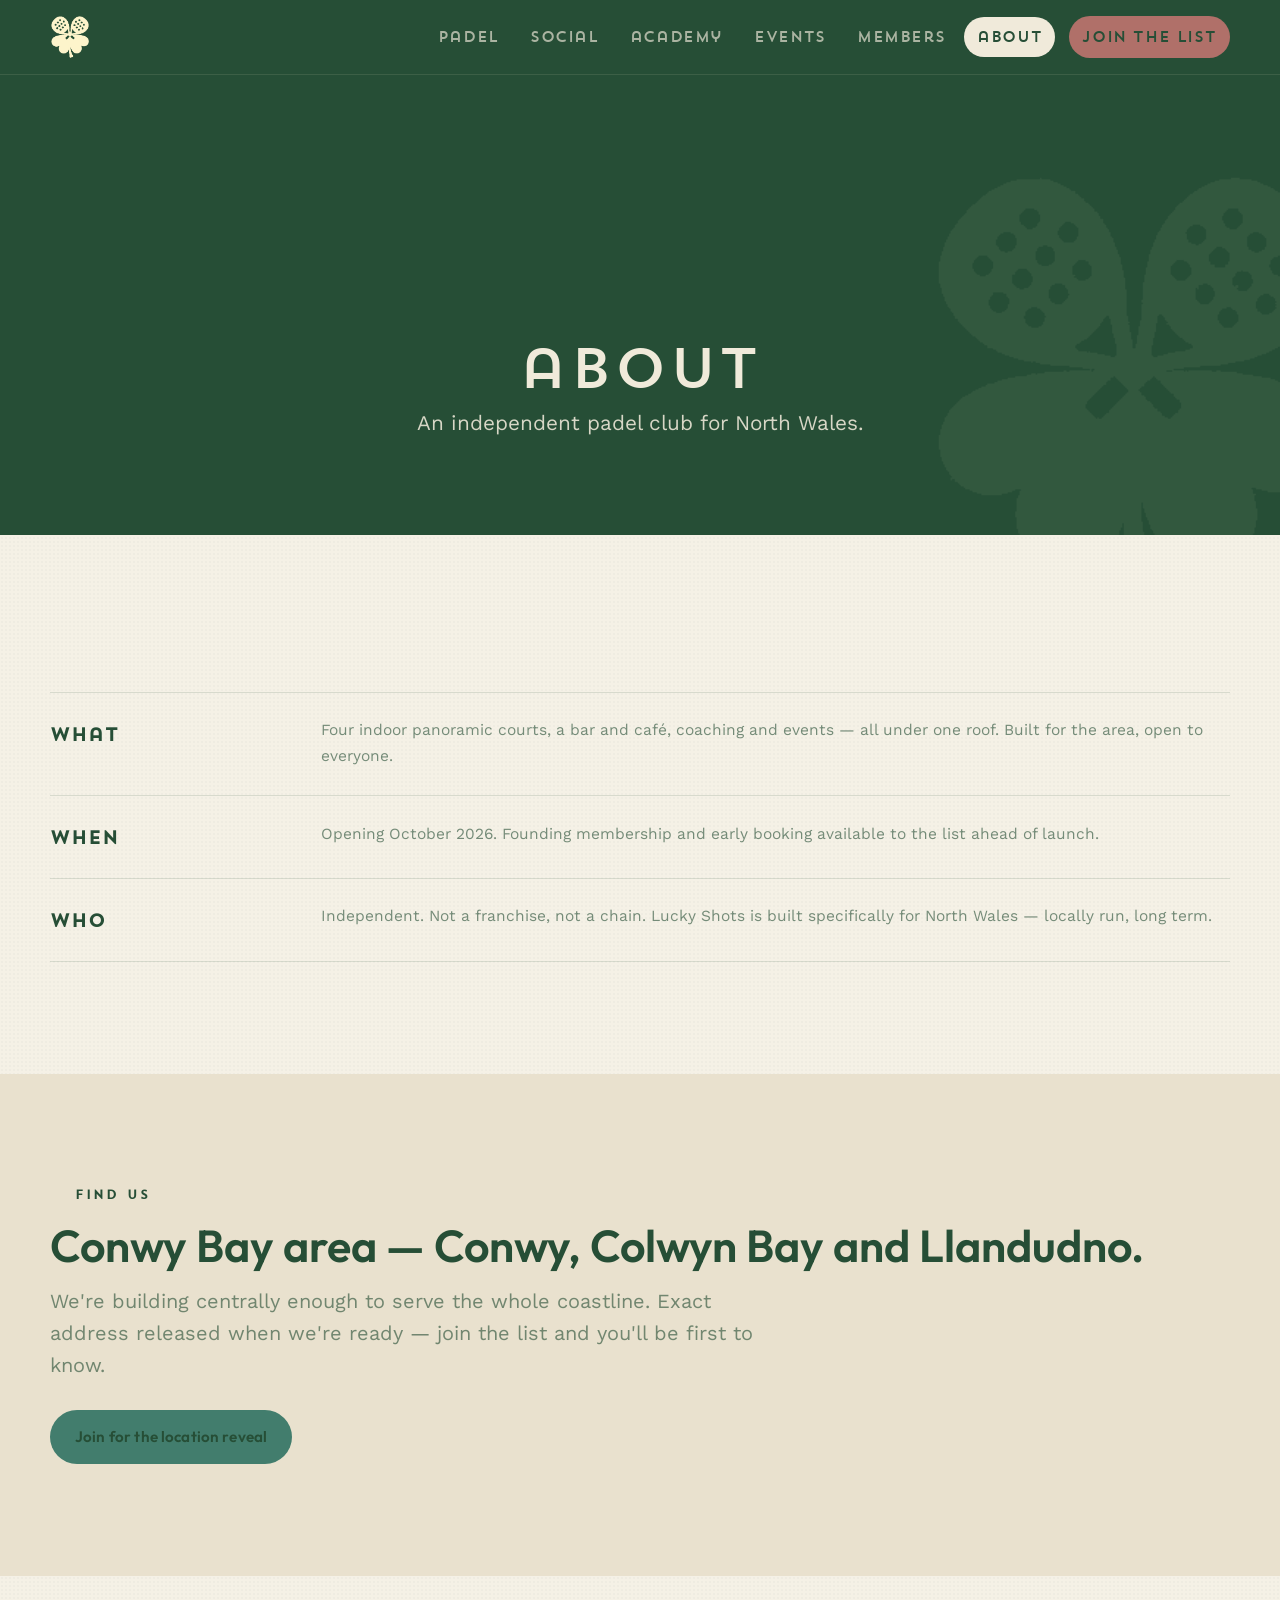
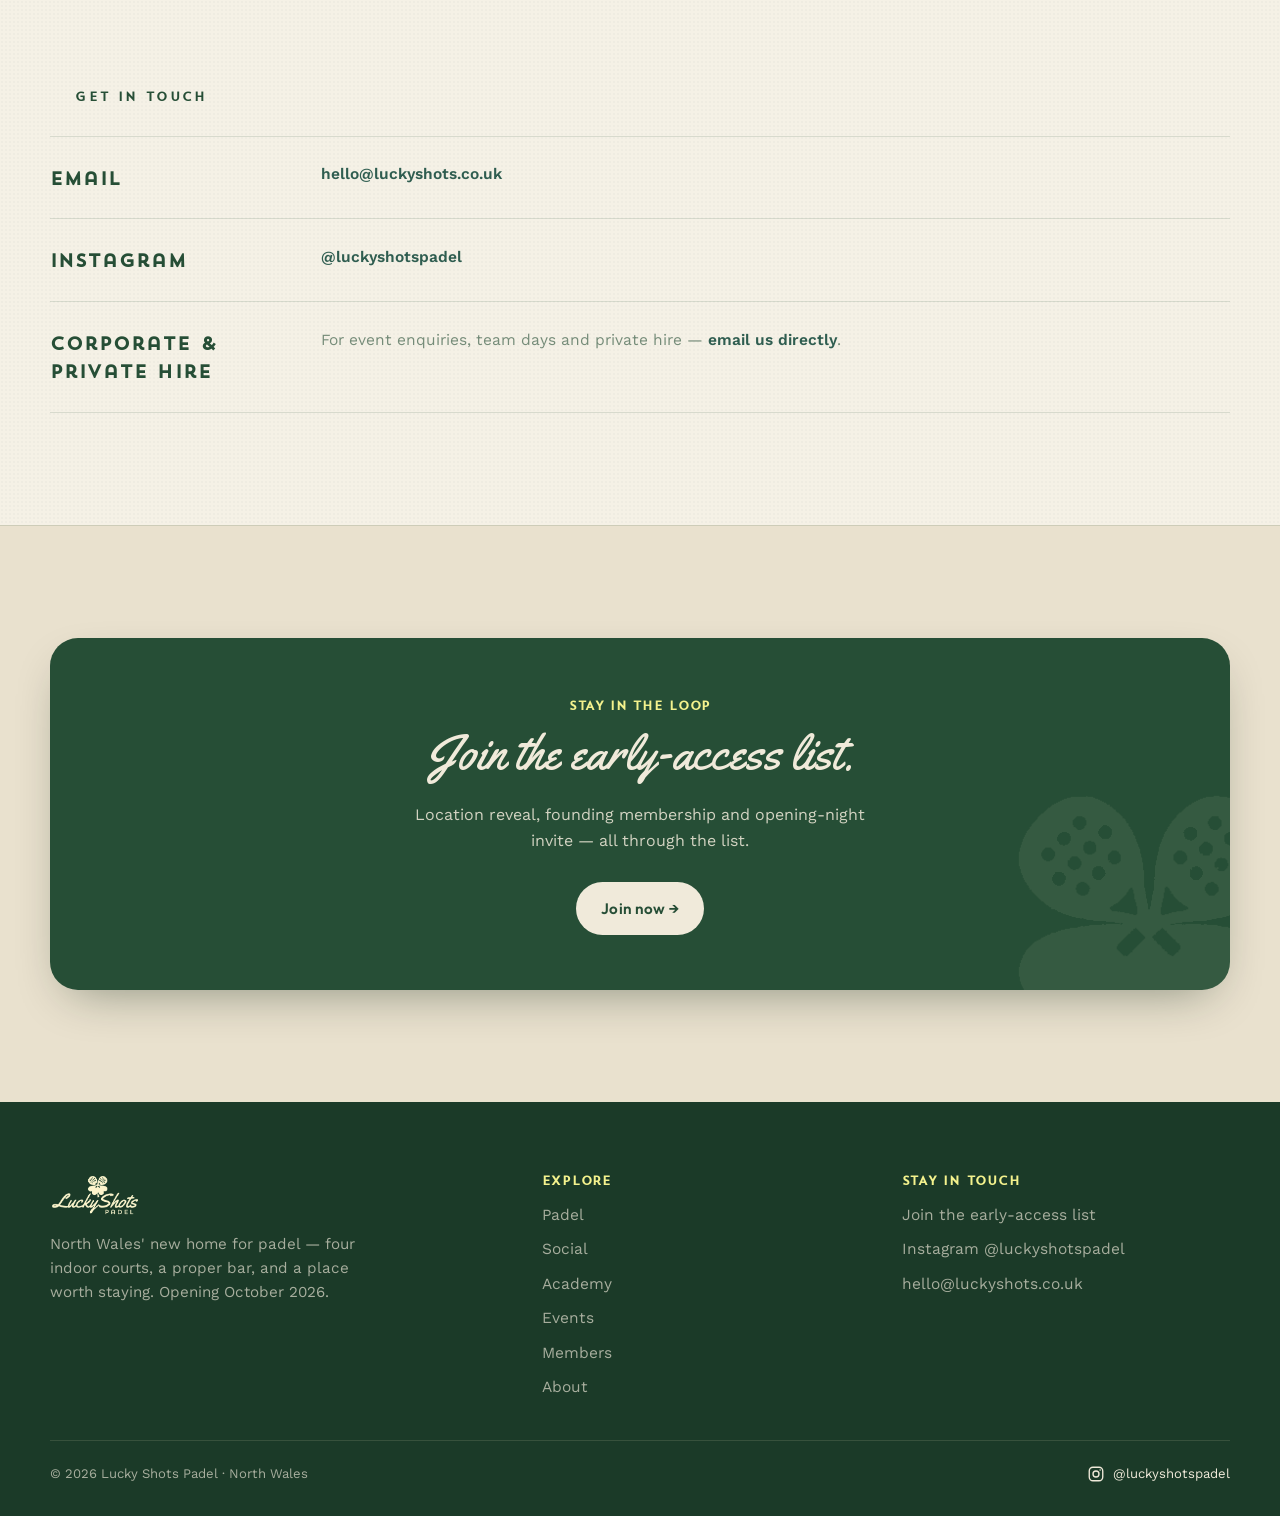
==== about.html @ 80b4027d "Update about.html" ====
<!DOCTYPE html>
<html lang="en-GB">
<head>
  <meta charset="UTF-8" />
  <meta name="viewport" content="width=device-width, initial-scale=1" />
  <title>About — Lucky Shots Padel | North Wales</title>
  <meta name="description" content="Lucky Shots Padel — an independent padel club opening in the Conwy Bay area, North Wales. October 2026." />
  <meta property="og:title" content="About — Lucky Shots Padel" />
  <meta property="og:description" content="Independent padel club opening Conwy Bay area, North Wales. October 2026." />
  <meta property="og:type" content="website" />
  <meta property="og:image" content="assets/favicon-512.png" />
  <meta name="theme-color" content="#012813" />
  <link rel="icon" href="assets/favicon.ico" sizes="any" />
  <link rel="icon" type="image/png" href="assets/favicon-32.png" sizes="32x32" />
  <link rel="apple-touch-icon" href="assets/apple-touch-icon.png" />
  <link rel="preconnect" href="https://fonts.googleapis.com" />
  <link rel="preconnect" href="https://fonts.gstatic.com" crossorigin />
  <link href="https://fonts.googleapis.com/css2?family=Outfit:wght@300;400;500;600;700;800&family=Work+Sans:wght@300;400;500;600&family=Yellowtail&display=swap" rel="stylesheet" />
  <script>document.documentElement.classList.add('js');</script>
  <link rel="stylesheet" href="styles.css" />
  <script defer src="components.js"></script>
</head>
<body>
  <a class="skip" href="#main">Skip to content</a>
  <site-header></site-header>
  <main id="main">

    <!-- HERO -->
    <section class="page-hero">
      <div class="wrap page-hero-inner">
        <span class="page-hero-logo" role="img" aria-label="Lucky Shots Padel"></span>
        <h1>About</h1>
        <p class="tagline">An independent padel club for North Wales.</p>
      </div>
    </section>

    <!-- WHAT -->
    <section class="section">
      <div class="wrap reveal">
        <div class="spec-list">

          <div class="spec-item">
            <div class="spec-label">What</div>
            <p>Four indoor panoramic courts, a bar and café, coaching and events — all under one roof. Built for the area, open to everyone.</p>
          </div>

          <div class="spec-item">
            <div class="spec-label">When</div>
            <p>Opening October 2026. Founding membership and early booking available to the list ahead of launch.</p>
          </div>

          <div class="spec-item">
            <div class="spec-label">Who</div>
            <p>Independent. Not a franchise, not a chain. Lucky Shots is built specifically for North Wales — locally run, long term.</p>
          </div>

        </div>
      </div>
    </section>

    <!-- WHERE (stage-aware) -->
    <section class="section" style="background:var(--paper-2);">
      <div class="wrap reveal">
        <span class="eyebrow">Find us</span>

        <!-- TEASER -->
        <div class="stage-teaser">
          <h2 class="stage-heading">
            Conwy Bay area — Conwy, Colwyn Bay and Llandudno.
          </h2>
          <p class="lede" style="margin-top:1rem;">
            We're building centrally enough to serve the whole coastline. Exact address released when we're ready — join the list and you'll be first to know.
          </p>
          <div style="margin-top:1.8rem;">
            <a class="btn btn-primary" href="index.html#join">Join for the location reveal</a>
          </div>
        </div>

        <!-- APPROVED -->
        <div class="stage-approved">
          <h2 class="stage-heading">
            Mochdre Commerce Park, Colwyn Bay, LL28 5HX.
          </h2>
          <p class="lede" style="margin-top:1rem;">
            Off the A55 — accessible from Conwy, Colwyn Bay and Llandudno. Full directions and a map below.
          </p>
          <div style="margin-top:1.4rem;display:flex;gap:.8rem;flex-wrap:wrap;">
            <a class="btn btn-primary" href="https://maps.google.com/?q=Mochdre+Commerce+Park+Colwyn+Bay" target="_blank" rel="noopener">Get directions →</a>
            <a class="btn btn-ghost" href="index.html#join">Join the list</a>
          </div>
        </div>

        <!-- LIVE -->
        <div class="stage-live">
          <h2 class="stage-heading">
            Mochdre Commerce Park, Colwyn Bay, LL28 5HX.
          </h2>
          <p class="lede" style="margin-top:1rem;">
            Off the A55 — accessible from Conwy, Colwyn Bay and Llandudno.
          </p>
          <div style="margin-top:1.4rem;">
            <a class="btn btn-primary" href="https://maps.google.com/?q=Mochdre+Commerce+Park+Colwyn+Bay" target="_blank" rel="noopener">Get directions →</a>
          </div>
        </div>
      </div>
    </section>

    <!-- CONTACT -->
    <section class="section">
      <div class="wrap reveal">
        <span class="eyebrow">Get in touch</span>
        <div class="spec-list" style="margin-top:1.4rem;">

          <div class="spec-item">
            <div class="spec-label">Email</div>
            <p><a href="mailto:hello@luckyshots.co.uk" style="color:var(--accent-deep);font-weight:600;">hello@luckyshots.co.uk</a></p>
          </div>

          <div class="spec-item">
            <div class="spec-label">Instagram</div>
            <p><a href="https://instagram.com/luckyshotspadel" target="_blank" rel="noopener" style="color:var(--accent-deep);font-weight:600;">@luckyshotspadel</a></p>
          </div>

          <div class="spec-item">
            <div class="spec-label">Corporate &amp; private hire</div>
            <p>For event enquiries, team days and private hire — <a href="mailto:hello@luckyshots.co.uk" style="color:var(--accent-deep);font-weight:600;">email us directly</a>.</p>
          </div>

        </div>
      </div>
    </section>

    <!-- JOIN BAND -->
    <section class="section join-band">
      <div class="wrap reveal">
        <div class="join-band-card">
          <span class="tag">Stay in the loop</span>
          <h2>Join the early-access list.</h2>
          <p>Location reveal, founding membership and opening-night invite — all through the list.</p>
          <a class="btn btn-cream" href="index.html#join">Join now →</a>
        </div>
      </div>
    </section>

  </main>
  <site-footer></site-footer>
</body>
</html>
---- styles.css ----
/* ============================================================
   TREND SANS ONE — self-hosted (files in /fonts/)
   Purchased licence via Fontspring. Do not redistribute.
   ============================================================ */
@font-face {
  font-family: 'trend_sansone';
  src: url('fonts/TrendSans-One-webfont.woff2') format('woff2'),
       url('fonts/TrendSans-One-webfont.woff') format('woff');
  font-weight: normal;
  font-style: normal;
  font-display: swap;
}

/* ============================================================
   LUCKY SHOTS PADEL — shared stylesheet
   Used by every page. Edit design tokens in :root.
   ============================================================ */

/* ---- Fonts (Google Fonts) ----
   Yellowtail  -> display script (brand wordmark / big moments)
   Outfit      -> headings, labels, buttons
   Work Sans   -> body copy
   The <link> lives in each page's <head>.                      */

/* ============================================================
   1. DESIGN TOKENS
   ============================================================ */
:root{
/* Brand colours (six-colour palette) */
  --green:        #264E36;   /* Eden — core brand green */
  --green-deep:   #1B3A28;   /* darkened Eden — gradient / overlay base */
  --green-soft:   #427D6D;   /* Bottle Green — hover / mid / sage surfaces */
  --accent:       #427D6D;   /* action accent (see button fork below) */
  --accent-bright:#F4F28D;   /* Buzzing Bees — labels/highlights on green */
  --accent-deep:  #2F5D50;   /* deep sage — eyebrow text on cream */
  --cream:        #F0EADA;   /* Vanilla Ice */
  --paper:        #F5F1E6;   /* page background (lifted vanilla) */
  --paper-2:      #E9E1CE;   /* panel / card on paper */
  --ink:          #264E36;   /* text on light */
  --ink-60:       rgba(38,78,54,.62);
  --ink-40:       rgba(38,78,54,.40);
  --line:         rgba(38,78,54,.14);
  --cream-60:     rgba(240,234,218,.66);
  --cream-30:     rgba(240,234,218,.28);

  --coral:        #B07069;   /* Brick Dust — warm accent (café/bar) */
  --coral-bright: #BC847D;   /* Brick Dust hover */
  --wine:         #64313E;   /* Burgundy — founding membership / premium */

  /* ---- Per-page stream theme ---- */
:root{ --arm:#264E36; --arm-ink:#F0EADA; --arm-line:#264E36; }   /* default: Eden */
body[data-arm="play"]    { --arm:#264E36; --arm-ink:#F0EADA; --arm-line:#264E36; }
body[data-arm="social"]  { --arm:#B07069; --arm-ink:#F0EADA; --arm-line:#B07069; }
body[data-arm="academy"] { --arm:#427D6D; --arm-ink:#F0EADA; --arm-line:#427D6D; }
body[data-arm="events"]  { --arm:#F4F28D; --arm-ink:#264E36; --arm-line:#264E36; }  /* yellow fill, Eden accent */
body[data-arm="members"] { --arm:#64313E; --arm-ink:#F0EADA; --arm-line:#64313E; }

  /* Clover/rackets mark (cream, transparent bg) — used for watermarks & masks */
  --clover-cream: url("assets/logo-mark.png");
  --clover:       url("assets/logo-mark.png");

  /* Type */
  --f-display:'trend_sansone', "Outfit", system-ui, sans-serif; /* Trend Sans One — labels, card headings, eyebrows */
  --f-script: "Yellowtail", cursive;
  --f-head:   "Outfit", system-ui, sans-serif;
  --f-body:   "Work Sans", system-ui, sans-serif;

  /* Spacing / shape */
  --wrap: 1180px;
  --gutter: clamp(1.25rem, 4vw, 3rem);
  --radius: 18px;
  --radius-lg: 28px;
  --shadow: 0 18px 50px -20px rgba(1,26,12,.45);
  --ease: cubic-bezier(.22,.61,.36,1);
}

/* ============================================================
   2. RESET / BASE
   ============================================================ */
*,*::before,*::after{ box-sizing:border-box; }
html{ -webkit-text-size-adjust:100%; scroll-behavior:smooth; }
@media (prefers-reduced-motion: reduce){ html{ scroll-behavior:auto; } }

body{
  margin:0;
  font-family:var(--f-body);
  font-weight:400;
  color:var(--ink);
  background:var(--paper);
  line-height:1.6;
  -webkit-font-smoothing:antialiased;
  text-rendering:optimizeLegibility;
  /* faint paper grain for warmth */
  background-image:
    radial-gradient(rgba(1,40,19,.022) 1px, transparent 1px);
  background-size:4px 4px;
}

img{ max-width:100%; display:block; height:auto; }
a{ color:inherit; text-decoration:none; }
button{ font:inherit; cursor:pointer; }

h1,h2,h3,h4{ margin:0; line-height:1.05; font-weight:600; }
p{ margin:0; }

::selection{ background:var(--green); color:var(--cream); }

/* skip link for accessibility */
.skip{
  position:absolute; left:-999px; top:0; z-index:200;
  background:var(--green); color:var(--cream); padding:.7rem 1rem;
  border-radius:0 0 10px 0; font-family:var(--f-head);
}
.skip:focus{ left:0; }

:focus-visible{ outline:3px solid var(--accent); outline-offset:3px; border-radius:4px; }

/* ============================================================
   3. LAYOUT HELPERS
   ============================================================ */
.wrap{ width:min(100% - 2*var(--gutter), var(--wrap)); margin-inline:auto; }
.section{ padding-block:clamp(3.5rem, 9vw, 7rem); }
.eyebrow{
  font-family:var(--f-head); font-weight:600; letter-spacing:.22em;
  text-transform:uppercase; font-size:.74rem; color:var(--arm-line);
  display:inline-flex; align-items:center; gap:.55rem;
}
.eyebrow::before{
  content:""; width:1.4em; height:1.4em; flex:0 0 auto;
  background:var(--arm-line)
  -webkit-mask:var(--clover) center/contain no-repeat;
  mask:var(--clover) center/contain no-repeat;
}
/* clover glyph reused as mask (set via inline style on body, see components.js) */

.lede{ font-size:clamp(1.05rem,1.6vw,1.25rem); color:var(--ink-60); max-width:62ch; }

/* ============================================================
   4. BUTTONS
   ============================================================ */
.btn{
  display:inline-flex; align-items:center; gap:.6rem;
  font-family:var(--f-head); font-weight:600; font-size:.95rem;
  letter-spacing:.01em; padding:.85rem 1.5rem; border-radius:999px;
  border:1.5px solid transparent; transition:transform .25s var(--ease),
    background .25s var(--ease), color .25s var(--ease), border-color .25s var(--ease);
  white-space:nowrap;
}
.btn:hover{ transform:translateY(-2px); }
.btn-coral{ background:var(--coral); color:var(--green); }
.btn-coral:hover{ background:var(--coral-bright); }
.hdr-nav a.btn-coral{ color:var(--green); }
.hdr-nav a.btn-coral:hover{ color:var(--green); background:var(--coral-bright); }

/* Coral flash — header button only */
.open-pill .dot{ background:var(--accent-bright); box-shadow:0 0 0 4px rgba(72,181,108,.25); }

.btn-primary{ background:var(--accent); color:var(--green); }
.btn-primary:hover{ background:var(--accent-bright); }
.btn-cream{ background:var(--cream); color:var(--green); }
.btn-cream:hover{ background:#fff; }
.btn-ghost{ border-color:currentColor; color:var(--green); }
.btn-ghost:hover{ background:var(--green); color:var(--cream); border-color:var(--green); }
.btn-ghost-cream{ border-color:var(--cream-60); color:var(--cream); }
.btn-ghost-cream:hover{ background:var(--cream); color:var(--green); border-color:var(--cream); }

/* ============================================================
   5. HEADER (rendered by <site-header> in components.js)
   ============================================================ */
site-header{ display:block; }
site-header:not(:defined), site-footer:not(:defined) { display: block; min-height: 74px; background: var(--green); }
.stage-heading { font-family: var(--f-head); font-weight: 600; font-size: clamp(1.8rem, 4vw, 2.8rem); margin-top: .7rem; }
.hdr{
  position:sticky; top:0; z-index:100;
  background:var(--green);
  color:var(--cream);
  border-bottom:1px solid rgba(253,244,203,.10);
}
.hdr-row{
  display:flex; align-items:center; justify-content:space-between;
  gap:1rem; height:74px;
}
.hdr-logo img{ height:44px; width:auto; display:block; }
.hdr-nav{ display:flex; align-items:center; gap:.35rem; }
.hdr-nav a{
  font-family:var(--f-display); font-weight:normal; font-size:.93rem;
  text-transform:lowercase; letter-spacing:.04em;
  color:var(--cream-60); padding:.5rem .8rem; border-radius:999px;
  transition:color .2s var(--ease), background .2s var(--ease);
}
/* CTA button keeps its own type treatment — no lowercase override */
.hdr-nav a.btn-cream{
  font-family:var(--f-head); font-weight:600; text-transform:none; letter-spacing:.01em;
}
.hdr-nav a:hover{ color:var(--cream); }
.hdr-nav a[aria-current="page"]{ color:var(--green); background:var(--cream); }
.hdr-cta{ margin-left:.5rem; }
.hdr-nav a.btn-cream{ font-family:var(--f-head); font-weight:600; text-transform:none; letter-spacing:.01em; color:var(--green); }
.hdr-nav a.btn-cream:hover{ color:var(--green); }

/* mobile nav */
.hdr-burger{
  display:none; background:none; border:0; color:var(--cream);
  padding:.4rem; line-height:0;
}
.hdr-burger svg{ width:28px; height:28px; }
@media (max-width:880px){
  .hdr-burger{ display:inline-flex; }
  .hdr-nav{
    position:absolute; left:0; right:0; top:74px;
    flex-direction:column; align-items:stretch; gap:.2rem;
    background:var(--green-deep); padding:1rem var(--gutter) 1.5rem;
    border-bottom:1px solid rgba(253,244,203,.12);
    transform:translateY(-12px); opacity:0; pointer-events:none;
    transition:opacity .25s var(--ease), transform .25s var(--ease);
  }
  .hdr-nav.open{ transform:none; opacity:1; pointer-events:auto; }
  .hdr-nav a{ font-size:1.05rem; padding:.7rem .6rem; }
  .hdr-nav a[aria-current="page"]{ background:transparent; color:var(--cream); }
  .hdr-cta{ margin:.6rem 0 0; }
}

/* ============================================================
   6. HERO
   ============================================================ */
.hero{
  position:relative; overflow:hidden;
  background:var(--green); color:var(--cream);
  padding-block:clamp(4rem,10vw,8rem) clamp(5rem,11vw,9rem);
}
.hero::after{ /* large faint clover motif */
  content:""; position:absolute; right:-6%; bottom:-12%;
  width:min(46vw,520px); aspect-ratio:266/295;
  background:var(--clover-cream) center/contain no-repeat;
  opacity:.06; pointer-events:none;
}
.hero-video{
  position:absolute; inset:0;
  width:100%; height:100%;
  object-fit:cover;
  z-index:0;
}

.hero::before{
  content:""; position:absolute; inset:0;
  background:rgba(1,40,19,.55);
  z-index:1; pointer-events:none;
}

.hero-inner{ position:relative; z-index:2; }
.hero .kicker{
  font-family:var(--f-head); font-weight:600; letter-spacing:.24em;
  text-transform:uppercase; font-size:.78rem; color:var(--cream-60);
  text-align:center;
  display:block;
}
.hero-logo{
  width:clamp(280px, 56vw, 580px); height:auto; margin:1.6rem auto 1.8rem;
}
.hero .tagline{
  font-size:clamp(1.15rem,2vw,1.5rem); max-width:34ch;
  margin:1.4rem auto 0; color:var(--cream); line-height:1.4;
}
.hero .sub{ margin:.9rem auto 0; color:var(--cream-60); max-width:50ch; }
.hero-cta{ display:flex; flex-wrap:wrap; gap:.8rem; margin-top:2rem; align-items:center; justify-content:center; }
.hero .open-pill{
  display:inline-flex; align-items:center; gap:.55rem;
  font-family:var(--f-head); font-weight:600; font-size:.85rem;
  letter-spacing:.04em; color:var(--cream);
  border:1px solid var(--cream-30); border-radius:999px; padding:.5rem 1rem;
}
.hero .open-pill .dot{ width:.55rem; height:.55rem; border-radius:50%; background:var(--accent); box-shadow:0 0 0 4px rgba(58,163,94,.25); }

/* ============================================================
   7. INTRO
   ============================================================ */
.intro h2{
  font-family:var(--f-head); font-weight:300;
  font-size:clamp(1.6rem,3.6vw,2.7rem); line-height:1.18; max-width:20ch;
  margin-top:1rem;
}
.intro h2 b{ font-weight:600; }
.intro .script{ font-family:var(--f-script); color:var(--accent-deep); font-weight:400; font-size:1.4em; line-height:.85; vertical-align:middle; }

/* ============================================================
   8. ARMS
   ============================================================ */
.arms-head{ display:flex; flex-wrap:wrap; gap:1rem 2rem; align-items:end; justify-content:space-between; }
.arms-head h2{ font-family:var(--f-head); font-weight:600; font-size:clamp(1.8rem,4vw,2.8rem); }

/* Social feature panel (the soul — most visual weight) */
.social-feature{
  display:block;
  margin-top:2.5rem; background:var(--green); color:var(--cream);
  border-radius:var(--radius-lg); padding:clamp(1.8rem,4vw,3.2rem);
  position:relative; overflow:hidden; box-shadow:var(--shadow);
}
.social-feature::before{
  content:""; position:absolute; inset:0;
  background:
    radial-gradient(120% 90% at 100% 0%, rgba(58,163,94,.28), transparent 60%),
    radial-gradient(80% 70% at 0% 100%, rgba(253,244,203,.08), transparent 55%);
  pointer-events:none;
}
.social-feature::after{
  content:""; position:absolute; right:-4%; top:-30%;
  width:min(38vw,360px); aspect-ratio:266/295;
  background:var(--clover-cream) center/contain no-repeat; opacity:.07;
}
.social-feature .inner{ position:relative; z-index:2; max-width:54ch; }
.social-feature .tag{ font-family:var(--f-head); font-weight:600; letter-spacing:.2em; text-transform:uppercase; font-size:.74rem; color:var(--accent-bright); }
.social-feature h3{ font-family:var(--f-script); font-weight:400; font-size:clamp(2.4rem,6vw,4rem); margin:.15em 0 .3em; }
.social-feature p{ color:var(--cream); opacity:.86; font-size:clamp(1rem,1.5vw,1.15rem); }
.social-feature .more{ margin-top:1.6rem; }

/* other four arms grid */
.arm-grid{ margin-top:1.4rem; display:grid; grid-template-columns:repeat(2,1fr); gap:clamp(.9rem,2vw,1.4rem); }
@media (max-width:680px){ .arm-grid{ grid-template-columns:1fr; } }
.arm-card{
  background:#264E36; color:var(--cream); border:none;
  border-radius:var(--radius); padding:clamp(1.4rem,3vw,2rem);
  display:flex; flex-direction:column; gap:.5rem; min-height:220px;
  transition:transform .3s var(--ease), box-shadow .3s var(--ease);
}
.arm-card:hover{ transform:translateY(-4px); box-shadow:var(--shadow); }
.arm-card .num{
  font-family:var(--f-head); font-weight:700; font-size:.74rem;
  letter-spacing:.16em; text-transform:uppercase; color:var(--cream); opacity:.9;
}
.arm-card h3{
  margin-top:auto; font-family:var(--f-head); font-weight:600;
  font-size:1.6rem; color:var(--cream);
}
.arm-card p{ color:var(--cream); opacity:.82; font-size:.95rem; }
.arm-card .go{
  margin-top:.6rem; font-family:var(--f-head); font-weight:600; font-size:.9rem;
  color:var(--cream); display:inline-flex; align-items:center; gap:.4rem;
}
.arm-card:hover .go{ gap:.7rem; }

/* one palette colour per stream */
.arm-social  { background:#B07069; }  /* Brick Dust */
.arm-academy { background:#427D6D; }  /* Bottle Green */
.arm-members { background:#64313E; }  /* Burgundy */

.arm-events  { background:#F4F28D; }  /* Buzzing Bees */
.arm-events .num,
.arm-events h3,
.arm-events p,
.arm-events .go{ color:#264E36; }     /* dark text on yellow */
.arm-events p{ opacity:.8; }
.arm-events .num{ opacity:1; }

/* Play feature card → Eden with a yellow eyebrow */
.arm-feature{ background:#264E36; }
.arm-feature .tag{ color:#F4F28D; }

/* ============================================================
   9. PARTNERS TEASE
   ============================================================ */
.partners{ text-align:center; }
.partners .eyebrow{ justify-content:center; }
.partners h2{ font-family:var(--f-script); font-weight:400; font-size:clamp(1.9rem,5vw,3rem); margin-top:.4rem; color:var(--green); }
.partners p{ color:var(--ink-60); max-width:46ch; margin:.8rem auto 0; }
.partners-row{ display:flex; gap:clamp(1rem,4vw,3rem); justify-content:center; flex-wrap:wrap; margin-top:2rem; }
.partner-chip{
  width:64px; height:64px; border-radius:50%;
  border:1.5px dashed var(--ink-40);
  display:grid; place-items:center; opacity:.55;
}
.partner-chip span{
  width:30px; height:30px; background:var(--ink-40);
  -webkit-mask:var(--clover) center/contain no-repeat;
  mask:var(--clover) center/contain no-repeat;
}

/* ============================================================
   10. STAGE BLOCK (opening / location — switch via STAGE)
   ============================================================ */
.stage{ background:var(--green); color:var(--cream); text-align:center; }
.stage .eyebrow{ color:var(--accent-bright); justify-content:center; }
.stage .eyebrow::before{ background:var(--accent-bright); }
.stage h2{ font-family:var(--f-head); font-weight:600; font-size:clamp(1.8rem,5vw,3rem); margin-top:.6rem; }
.stage p{ color:var(--cream-60); max-width:50ch; margin:1rem auto 0; }
/* show/hide by stage — driven by body[data-stage] (components.js) */
.stage-approved,.stage-live{ display:none; }
body[data-stage="approved"] .stage-teaser{ display:none; }
body[data-stage="approved"] .stage-approved{ display:revert; }
body[data-stage="live"] .stage-teaser{ display:none; }
body[data-stage="live"] .stage-live{ display:revert; }
body[data-stage="live"] .stage-approved{ display:revert; }

/* ============================================================
   11. JOIN / MAILING LIST
   ============================================================ */
.join{ background:var(--paper-2); }
.join-card{
  background:var(--green); color:var(--cream); border-radius:var(--radius-lg);
  padding:clamp(2rem,5vw,3.6rem); position:relative; overflow:hidden; box-shadow:var(--shadow);
  display:grid; grid-template-columns:1.1fr 1fr; gap:clamp(1.5rem,4vw,3rem); align-items:center;
}
@media (max-width:820px){ .join-card{ grid-template-columns:1fr; } }
.join-card::after{
  content:""; position:absolute; left:-6%; bottom:-30%;
  width:min(34vw,320px); aspect-ratio:266/295;
  background:var(--clover-cream) center/contain no-repeat; opacity:.06;
}
.join-copy{ position:relative; z-index:2; }
.join-copy .tag{ font-family:var(--f-head); font-weight:600; letter-spacing:.2em; text-transform:uppercase; font-size:.74rem; color:var(--accent-bright); }
.join-copy h2{ font-family:var(--f-script); font-weight:400; font-size:clamp(2.2rem,6vw,3.4rem); margin:.15em 0 .4em; }
.join-copy p{ color:var(--cream); opacity:.85; max-width:38ch; }

/* Mailchimp form */
.mc-form{ position:relative; z-index:2; }
.mc-field{ display:flex; gap:.6rem; flex-wrap:wrap; }
.mc-form input[type=email]{
  flex:1 1 220px; min-width:0;
  font-family:var(--f-body); font-size:1rem; color:var(--green);
  background:var(--cream); border:1.5px solid transparent; border-radius:999px;
  padding:.95rem 1.3rem;
}
.mc-form input[type=email]::placeholder{ color:rgba(1,40,19,.5); }
.mc-form input[type=email]:focus{ outline:none; border-color:var(--accent); }
.mc-form .btn{ flex:0 0 auto; }
.mc-note{ font-size:.8rem; color:var(--cream-60); margin-top:.9rem; }
/* honeypot (anti-bot) — keep off-screen */
.mc-hp{ position:absolute; left:-5000px; }

/* ============================================================
   12. FOOTER (rendered by <site-footer>)
   ============================================================ */
site-footer{ display:block; }
.ftr{ background:var(--green-deep); color:var(--cream); }
.ftr-top{
  display:grid; grid-template-columns:1.4fr 1fr 1fr; gap:2rem;
  padding-block:clamp(3rem,6vw,4.5rem) 2.5rem;
}
@media (max-width:780px){ .ftr-top{ grid-template-columns:1fr; gap:2.2rem; } }
.ftr-logo img{ height:42px; width:auto; margin-bottom:1rem; }
.ftr-logo p{ color:var(--cream-60); max-width:34ch; font-size:.95rem; }
.ftr h4{ font-family:var(--f-head); font-weight:600; font-size:.78rem; letter-spacing:.18em; text-transform:uppercase; color:var(--accent-bright); margin-bottom:1rem; }
.ftr-links{ display:flex; flex-direction:column; gap:.6rem; }
.ftr-links a{ color:var(--cream-60); font-size:.97rem; transition:color .2s var(--ease); width:fit-content; }
.ftr-links a:hover{ color:var(--cream); }
.ftr-bottom{
  border-top:1px solid rgba(253,244,203,.12); padding-block:1.4rem 2rem;
  display:flex; flex-wrap:wrap; gap:.6rem 1.5rem; align-items:center; justify-content:space-between;
  font-size:.82rem; color:var(--cream-60);
}
.ftr-bottom .ig{ display:inline-flex; align-items:center; gap:.5rem; color:var(--cream); }
.ftr-bottom .ig svg{ width:18px; height:18px; }

/* ============================================================
   13. SCROLL REVEAL (progressive enhancement)
   ============================================================ */
.reveal{ opacity:1; transform:none; }
.js .reveal{ opacity:0; transform:translateY(22px); transition:opacity .7s var(--ease), transform .7s var(--ease); }
.js .reveal.in{ opacity:1; transform:none; }
@media (prefers-reduced-motion: reduce){
  .js .reveal{ opacity:1; transform:none; transition:none; }
}

/* staggered hero load */
.hero .anim{ opacity:0; transform:translateY(18px); animation:rise .8s var(--ease) forwards; }
.hero .anim.d1{ animation-delay:.05s; }
.hero .anim.d2{ animation-delay:.18s; }
.hero .anim.d3{ animation-delay:.30s; }
.hero .anim.d4{ animation-delay:.42s; }
.hero .anim.d5{ animation-delay:.54s; }
@keyframes rise{ to{ opacity:1; transform:none; } }
@media (prefers-reduced-motion: reduce){
  .hero .anim{ opacity:1; transform:none; animation:none; }
}

/* ============================================================
   INNER PAGE COMPONENTS (shared across all inner pages)
   ============================================================ */

/* ---- Page hero (inner pages) ---- */
.page-hero{
  background:var(--green); color:var(--cream); text-align:center;
  padding-block:clamp(3rem,7vw,5.5rem) clamp(3.5rem,8vw,6rem);
  position:relative; overflow:hidden;
}
.page-hero::after{
  content:""; position:absolute; right:-5%; bottom:-20%;
  width:min(38vw,420px); aspect-ratio:266/295;
  background:var(--clover-cream) center/contain no-repeat;
  opacity:.06; pointer-events:none;
}
.page-hero-inner{ position:relative; z-index:2; }
.page-hero .eyebrow{ color:var(--cream-60); justify-content:center; margin-bottom:.8rem; }
.page-hero .eyebrow::before { display: none; }
.page-hero-logo{
  display:block;
  width:clamp(180px,36vw,380px);
  aspect-ratio:582/272;
  height:auto;
  margin:0 auto;
  background:var(--arm-ink);
  -webkit-mask:url("assets/lucky_shots_clover.svg") center/contain no-repeat;
  mask:url("assets/lucky_shots_clover.svg") center/contain no-repeat;
}
.page-hero h1{
  font-family:var(--f-display); font-weight:normal; text-transform:lowercase;
  font-size:clamp(1.6rem,5.5vw,3.5rem); line-height:.95; margin:0 0 .25em; color:var(--cream);
  letter-spacing:.04em;
}
/* Yellowtail script used in eyebrow brand name */
.page-hero .eyebrow-script{
  font-family:var(--f-script); font-weight:400; font-size:5em;
  text-transform:none; letter-spacing:0; color:var(--cream-20);
  line-height:1; vertical-align:middle;
}
.page-hero .tagline{
  font-size:clamp(1.05rem,1.8vw,1.3rem); max-width:44ch; margin:0 auto;
  color:var(--cream); opacity:.88; line-height:1.5;
}
.page-hero-pills{ display:flex; gap:.8rem; justify-content:center; flex-wrap:wrap; margin-top:1.6rem; }
.page-hero .open-pill{
  display:inline-flex; align-items:center; gap:.55rem;
  font-family:var(--f-head); font-weight:600; font-size:.85rem; letter-spacing:.04em; color:var(--cream);
  border:1px solid var(--cream-30); border-radius:999px; padding:.5rem 1rem;
}
.page-hero .dot{ width:.55rem; height:.55rem; border-radius:50%; background:var(--arm-line); box-shadow:0 0 0 4px rgba(38,78,54,.25); }

/* ---- Pillar grid (3-col) ---- */
.pillar-grid{
  display:grid; grid-template-columns:repeat(3,1fr);
  gap:clamp(.9rem,2vw,1.6rem); margin-top:2.8rem;
}
@media(max-width:800px){ .pillar-grid{ grid-template-columns:1fr; } }
.pillar-card{
  background:var(--arm); border:none;
  border-radius:var(--radius);
  padding:clamp(1.5rem,3vw,2.2rem);
}
.pillar-card .lbl{
   font-family:var(--f-head); font-weight:700; 
   font-size:.76rem; letter-spacing:.2em; color:var(--arm-ink); opacity:.85; text-transform:uppercase; 
}
.pillar-card h3{
  font-family:var(--f-script); font-weight:400;
  font-size:clamp(1.9rem,3.5vw,2.6rem); margin:.15em 0 .4em; color:var(--arm-ink);
}
.pillar-card p{ color:var(--arm-ink); opacity:.85; font-size:.97rem; line-height:1.65; }
.pillar-card .note{
  display:inline-flex; align-items:center; gap:.4rem;
  margin-top:1.2rem; font-family:var(--f-head); font-weight:600;
  font-size:.82rem; color:var(--arm-ink); opacity:.7; font-style:italic;
}

/* ---- Vibe / typographic statement panel ---- */
.vibe{
  background:var(--green); color:var(--cream); text-align:center;
  position:relative; overflow:hidden;
}
.vibe::before{
  content:""; position:absolute; inset:0;
  background:radial-gradient(80% 80% at 50% 50%, rgba(58,163,94,.18), transparent 65%);
  pointer-events:none;
}
.vibe::after{
  content:""; position:absolute; inset:0;
  background:var(--clover-cream) center/min(300px,40vw) auto no-repeat;
  opacity:.05; pointer-events:none;
}
.vibe-inner{ position:relative; z-index:2; max-width:900px; margin-inline:auto; }
.vibe blockquote{
  font-family:var(--f-script); font-weight:400;
  font-size:clamp(2.4rem,7vw,5rem); line-height:1.1;
  margin:0 0 .5em; color:var(--cream);
}
.vibe cite{
  font-style:normal; font-family:var(--f-head); font-weight:500;
  font-size:.9rem; letter-spacing:.1em; color:var(--cream-60);
}

/* ---- Join band (inner pages — links to home#join) ---- */
.join-band{
  background:var(--paper-2); border-top:1px solid var(--line); text-align:center;
}
.join-band-card{
  background:var(--green); color:var(--cream); border-radius:var(--radius-lg);
  padding:clamp(2rem,5vw,3.4rem); position:relative; overflow:hidden;
  box-shadow:var(--shadow);
}
.join-band-card::after{
  content:""; position:absolute; right:-5%; bottom:-30%;
  width:min(30vw,280px); aspect-ratio:266/295;
  background:var(--clover-cream) center/contain no-repeat; opacity:.07;
}
.join-band-card > *{ position:relative; z-index:2; }
.join-band-card .tag{
  font-family:var(--f-head); font-weight:600; letter-spacing:.2em;
  text-transform:uppercase; font-size:.74rem; color:var(--accent-bright);
}
.join-band-card h2{
  font-family:var(--f-script); font-weight:400;
  font-size:clamp(2rem,5vw,3rem); margin:.2em 0 .5em;
}
.join-band-card p{ color:var(--cream); opacity:.85; max-width:48ch; margin:0 auto 1.8rem; }

/* atmosphere two-col grid on Social page */
.atmos-grid{ display:grid; grid-template-columns:1fr 1fr; gap:clamp(2rem,5vw,5rem); align-items:center; }
@media(max-width:720px){ .atmos-grid{ grid-template-columns:1fr; } }

/* ---- Spec / feature list (Play page) ---- */
.spec-list{ margin-top:2.8rem; }
.spec-item{
  display:grid; grid-template-columns:minmax(160px,220px) 1fr;
  gap:1rem clamp(1.5rem,4vw,4rem); align-items:start;
  padding:1.6rem 0; border-top:1px solid var(--line);
}
.spec-item:last-child{ border-bottom:1px solid var(--line); }
.spec-item .spec-label{
  font-family:var(--f-head); font-weight:700;
  font-size:clamp(.95rem,1.5vw,1.1rem); color:var(--green);
  padding-top:.15rem;
}
.spec-item .spec-label .num{
  display:block; font-size:.72rem; letter-spacing:.18em;
  color:var(--accent-deep); text-transform:uppercase; margin-bottom:.3rem;
}
.spec-item p{ color:var(--ink-60); font-size:.97rem; line-height:1.65; margin:0; }
@media(max-width:620px){ .spec-item{ grid-template-columns:1fr; gap:.5rem; } }

/* ---- Level cards (Play page) ---- */
.level-grid{
  display:grid; grid-template-columns:repeat(3,1fr);
  gap:clamp(.9rem,2vw,1.4rem); margin-top:2.4rem;
}
@media(max-width:780px){ .level-grid{ grid-template-columns:1fr; } }
.level-card{
  background:var(--green); color:var(--cream);
  border-radius:var(--radius); padding:clamp(1.4rem,3vw,2rem);
  position:relative; overflow:hidden;
}
.level-card::after{
  content:""; position:absolute; right:-12%; bottom:-20%;
  width:70%; aspect-ratio:266/295;
  background:var(--clover-cream) center/contain no-repeat; opacity:.07;
}
.level-card .num{
  font-family:var(--f-head); font-weight:700; font-size:.74rem;
  letter-spacing:.18em; color:var(--accent-bright); margin-bottom:.6rem;
}
.level-card h3{
  font-family:var(--f-head); font-weight:700;
  font-size:clamp(1.2rem,2vw,1.5rem); margin:0 0 .55rem; color:var(--cream);
}
.level-card p{ color:var(--cream); opacity:.82; font-size:.95rem; line-height:1.6; margin:0; }

/* ---- Booking panel (stage-aware) ---- */
.booking-panel{
  background:var(--paper-2); border:1px solid var(--line);
  border-radius:var(--radius-lg); padding:clamp(1.8rem,4vw,3rem);
  margin-top:3rem;
}
.booking-panel .bp-head{
  font-family:var(--f-head); font-weight:600; font-size:.78rem;
  letter-spacing:.18em; text-transform:uppercase; color:var(--accent-deep);
  margin-bottom:.8rem;
}
.booking-panel h3{
  font-family:var(--f-head); font-weight:600;
  font-size:clamp(1.4rem,2.5vw,2rem); color:var(--green); margin:0 0 .6rem;
}
.booking-panel p{ color:var(--ink-60); max-width:52ch; margin:0 0 1.4rem; }

/* ---- Programme grid (Academy — 2x2) ---- */
.prog-grid{
  display:grid; grid-template-columns:repeat(2,1fr);
  gap:clamp(.9rem,2vw,1.4rem); margin-top:2.4rem;
}
@media(max-width:640px){ .prog-grid{ grid-template-columns:1fr; } }
.prog-card{
  background:var(--green); color:var(--cream);
  border-radius:var(--radius); padding:clamp(1.5rem,3vw,2.2rem);
  position:relative; overflow:hidden;
}
.prog-card::after{
  content:""; position:absolute; right:-10%; bottom:-20%;
  width:60%; aspect-ratio:266/295;
  background:var(--clover-cream) center/contain no-repeat; opacity:.07;
}
.prog-card .lbl{
  font-family:var(--f-head); font-weight:700; font-size:.74rem;
  letter-spacing:.18em; color:var(--accent-bright); display:block; margin-bottom:.5rem;
}
.prog-card h3{
  font-family:var(--f-head); font-weight:700;
  font-size:clamp(1.2rem,2vw,1.5rem); margin:0 0 .55rem; color:var(--cream);
  position:relative; z-index:2;
}
.prog-card p{
  color:var(--cream); opacity:.82; font-size:.95rem;
  line-height:1.6; margin:0; position:relative; z-index:2;
}
.prog-card .tags{
  display:flex; flex-wrap:wrap; gap:.4rem; margin-top:1rem;
  position:relative; z-index:2;
}
.prog-card .tag-chip{
  font-family:var(--f-head); font-size:.76rem; font-weight:600;
  border:1px solid var(--cream-30); border-radius:999px;
  padding:.25rem .75rem; color:var(--cream);
}

/* ============================================================
   TREND SANS ONE — display font application
   Applied to labels, eyebrows, card headings and spec labels.
   Everything needing multiple weights stays on Outfit.
   ============================================================ */
.eyebrow,
.spec-item .spec-label,
.arm-card .num,
.arm-card h3,
.social-feature .tag,
.pillar-card .lbl,
.pillar-card h3,
.prog-card .lbl,
.prog-card h3,
.level-card .num,
.level-card h3,
.join-copy .tag,
.join-band-card .tag,
.booking-panel .bp-head,
.ftr h4{
  font-family: var(--f-display);
  letter-spacing: .06em;
}

/* Eyebrows keep their tighter tracking */
.eyebrow{ letter-spacing: .2em; }

/* Arms heading — Yellowtail script */
.arms-head h2{
  font-family: var(--f-script);
  font-weight: 400;
  font-size: clamp(2.2rem,5vw,3.5rem);
  letter-spacing: 0;
}

/* Social feature panel heading — Trend Sans */
.social-feature h3{
  font-family: var(--f-display);
  font-size: clamp(2.4rem,6vw,4rem);
  letter-spacing: .06em;
}

/* ============================================================
   PER-PAGE STREAM THEME — full-page override for body[data-arm]
   ============================================================ */
body[data-arm] .page-hero,
body[data-arm] .vibe,
body[data-arm] .stage,
body[data-arm] .join-band-card{ background:var(--arm); color:var(--arm-ink); }

body[data-arm] .page-hero h1,
body[data-arm] .page-hero .open-pill,
body[data-arm] .vibe blockquote,
body[data-arm] .stage h2,
body[data-arm] .join-band-card h2{ color:var(--arm-ink); }

body[data-arm] .page-hero .tagline,
body[data-arm] .vibe cite,
body[data-arm] .stage p,
body[data-arm] .join-band-card p{ color:var(--arm-ink); opacity:.82; }

body[data-arm] .page-hero .open-pill{ border-color:var(--arm-ink); }
body[data-arm] .stage .eyebrow,
body[data-arm] .join-band-card .tag{ color:var(--arm-ink); }
body[data-arm] .stage .eyebrow::before{ background:var(--arm-ink); }
body[data-arm] .vibe::before{ background:none; }
body[data-arm] .partners h2{ color:var(--arm-line); }
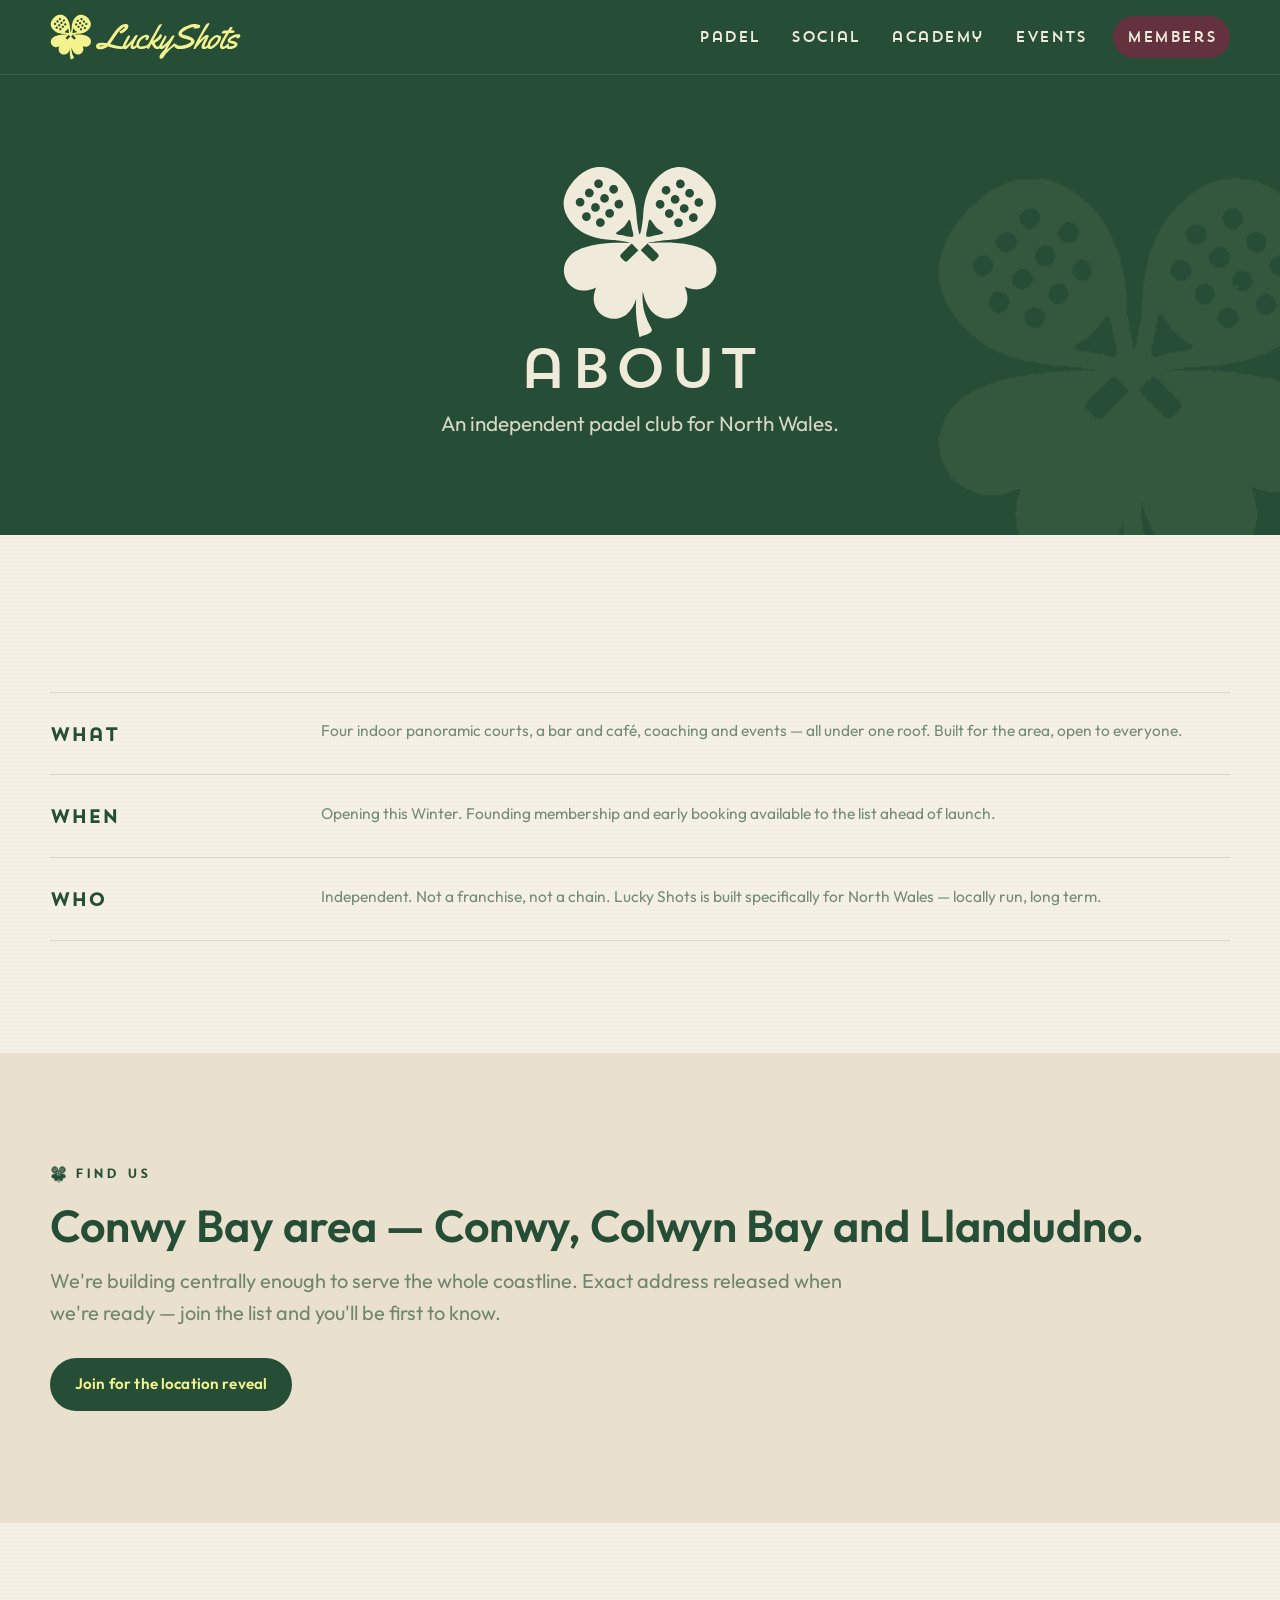
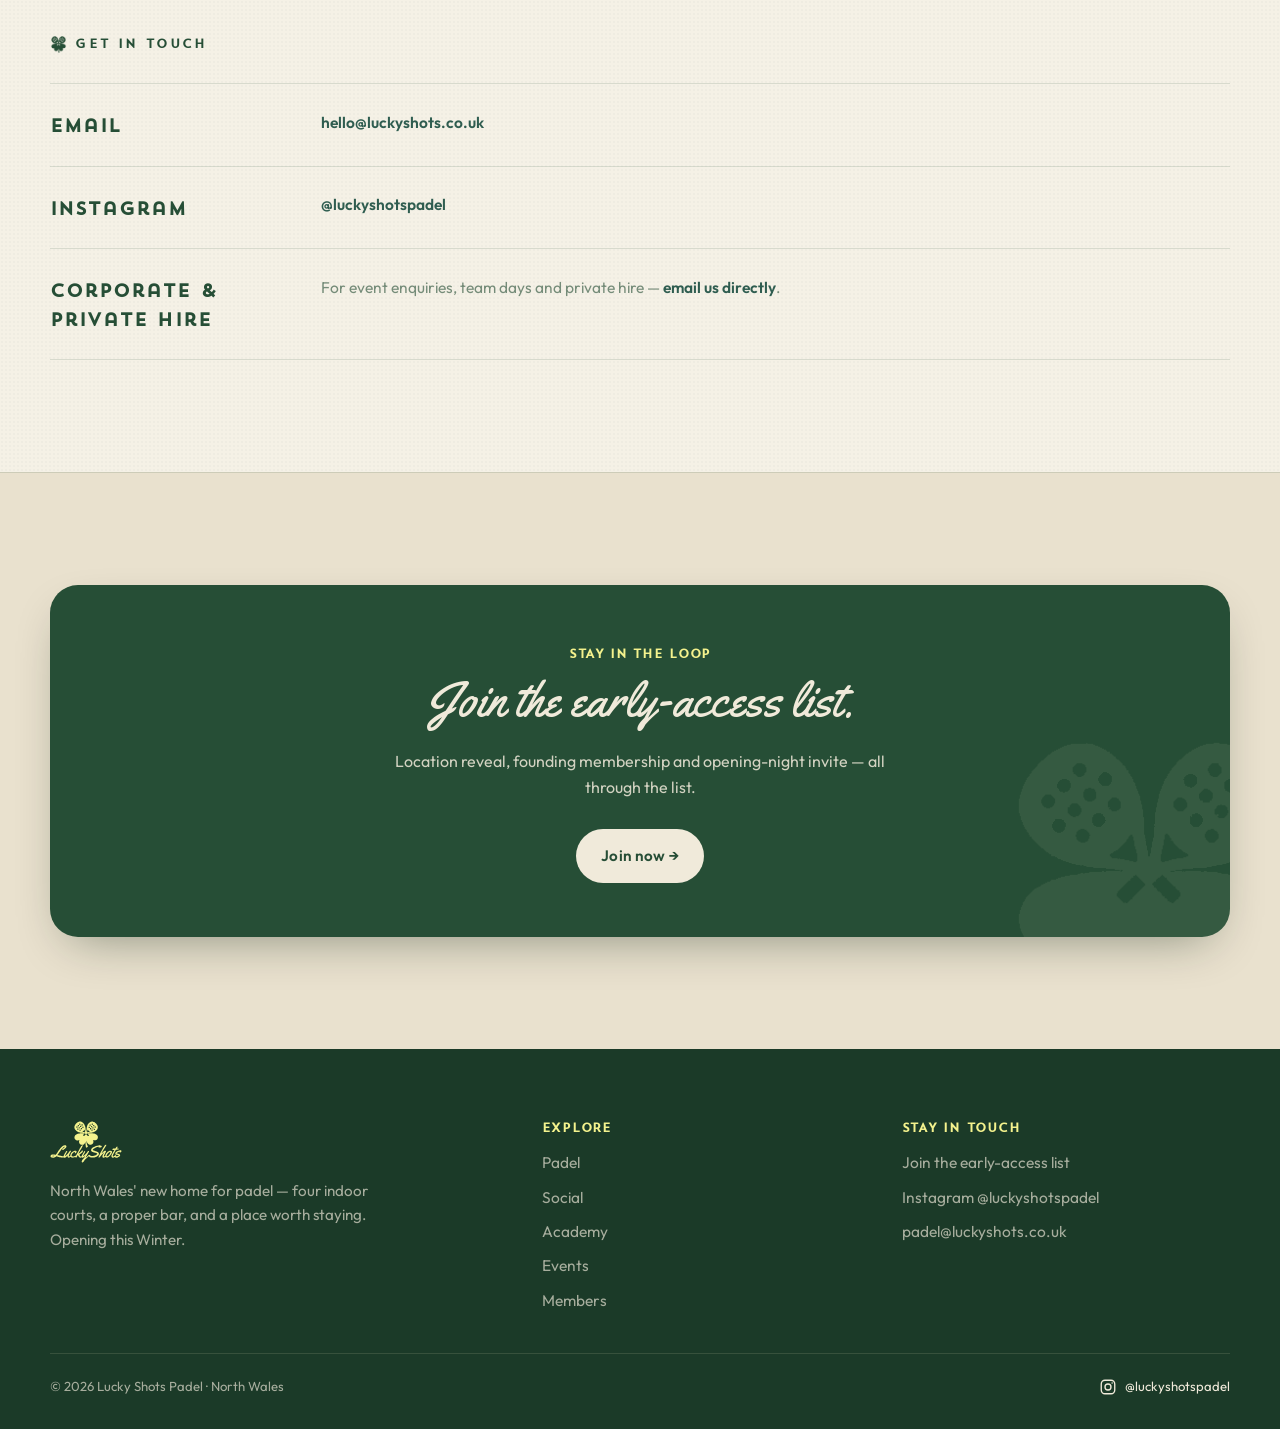
==== commit d223a31d: "Update about.html" ====
--- a/about.html
+++ b/about.html
@@ -4,9 +4,9 @@
   <meta charset="UTF-8" />
   <meta name="viewport" content="width=device-width, initial-scale=1" />
   <title>About — Lucky Shots Padel | North Wales</title>
-  <meta name="description" content="Lucky Shots Padel — an independent padel club opening in the Conwy Bay area, North Wales. October 2026." />
+  <meta name="description" content="Lucky Shots Padel — an independent padel club opening this Winter in the Conwy area, North Wales." />
   <meta property="og:title" content="About — Lucky Shots Padel" />
-  <meta property="og:description" content="Independent padel club opening Conwy Bay area, North Wales. October 2026." />
+  <meta property="og:description" content="Independent padel club opening Conwy area, North Wales." />
   <meta property="og:type" content="website" />
   <meta property="og:image" content="assets/favicon-512.png" />
   <meta name="theme-color" content="#012813" />
@@ -46,7 +46,7 @@
 
           <div class="spec-item">
             <div class="spec-label">When</div>
-            <p>Opening October 2026. Founding membership and early booking available to the list ahead of launch.</p>
+            <p>Opening this Winter. Founding membership and early booking available to the list ahead of launch.</p>
           </div>
 
           <div class="spec-item">
--- a/styles.css
+++ b/styles.css
@@ -18,8 +18,9 @@
 
 /* ---- Fonts (Google Fonts) ----
    Yellowtail  -> display script (brand wordmark / big moments)
-   Outfit      -> headings, labels, buttons
-   Work Sans   -> body copy
+   Outfit      -> headings, labels, buttons AND body copy (300/400/600/700)
+   Work Sans has been dropped — Outfit reads cleanly at body sizes too,
+   and it halves the font-loading weight of every page.
    The <link> lives in each page's <head>.                      */
 
 /* ============================================================
@@ -43,17 +44,19 @@
   --cream-60:     rgba(240,234,218,.66);
   --cream-30:     rgba(240,234,218,.28);
 
-  --coral:        #B07069;   /* Brick Dust — warm accent (café/bar) */
+  --coral:        #B07069;   /* Brick Dust — reserved for the Social arm only */
   --coral-bright: #BC847D;   /* Brick Dust hover */
-  --wine:         #64313E;   /* Burgundy — founding membership / premium */
-
-  /* ---- Per-page stream theme ---- */
-:root{ --arm:#264E36; --arm-ink:#F0EADA; --arm-line:#264E36; }   /* default: Eden */
-body[data-arm="play"]    { --arm:#264E36; --arm-ink:#F0EADA; --arm-line:#264E36; }
-body[data-arm="social"]  { --arm:#B07069; --arm-ink:#F0EADA; --arm-line:#B07069; }
-body[data-arm="academy"] { --arm:#427D6D; --arm-ink:#F0EADA; --arm-line:#427D6D; }
-body[data-arm="events"]  { --arm:#F4F28D; --arm-ink:#264E36; --arm-line:#264E36; }  /* yellow fill, Eden accent */
-body[data-arm="members"] { --arm:#64313E; --arm-ink:#F0EADA; --arm-line:#64313E; }
+  --wine:         #64313E;   /* Burgundy — founding membership / premium, Members arm only */
+
+  /* Default arm theme (Eden). Real per-page overrides now live OUTSIDE
+     this :root block (see section 1b) — they were accidentally nested
+     in here before, which meant they never applied: nesting a second
+     :root{...} inside a :root{...} compiles to a ":root :root" selector
+     that matches nothing, so pages with no body[data-arm] (i.e. index)
+     had --arm-line etc. completely undefined. */
+  --arm:      #264E36;
+  --arm-ink:  #F0EADA;
+  --arm-line: #264E36;
 
   /* Clover/rackets mark (cream, transparent bg) — used for watermarks & masks */
   --clover-cream: url("assets/logo-mark.png");
@@ -63,7 +66,7 @@
   --f-display:'trend_sansone', "Outfit", system-ui, sans-serif; /* Trend Sans One — labels, card headings, eyebrows */
   --f-script: "Yellowtail", cursive;
   --f-head:   "Outfit", system-ui, sans-serif;
-  --f-body:   "Work Sans", system-ui, sans-serif;
+  --f-body:   "Outfit", system-ui, sans-serif;
 
   /* Spacing / shape */
   --wrap: 1180px;
@@ -73,6 +76,17 @@
   --shadow: 0 18px 50px -20px rgba(1,26,12,.45);
   --ease: cubic-bezier(.22,.61,.36,1);
 }
+
+/* ---- 1b. Per-page stream theme (correctly outside :root) ---- */
+body[data-arm="play"]    { --arm:#264E36; --arm-ink:#F0EADA; --arm-line:#264E36; }
+body[data-arm="social"]  { --arm:#B07069; --arm-ink:#F0EADA; --arm-line:#B07069; }
+body[data-arm="academy"] { --arm:#427D6D; --arm-ink:#F0EADA; --arm-line:#427D6D; }
+body[data-arm="events"]  { --arm:#F4F28D; --arm-ink:#264E36; --arm-line:#264E36; }  /* yellow fill, Eden accent */
+body[data-arm="members"] { --arm:#64313E; --arm-ink:#F0EADA; --arm-line:#64313E; }
+
+/* Smooth cross-fade between pages (supported in Chrome/Edge/Safari,
+   no-ops gracefully in Firefox) */
+@view-transition{ navigation: auto; }
 
 /* ============================================================
    2. RESET / BASE
@@ -127,7 +141,7 @@
 }
 .eyebrow::before{
   content:""; width:1.4em; height:1.4em; flex:0 0 auto;
-  background:var(--arm-line)
+  background:var(--arm-line);
   -webkit-mask:var(--clover) center/contain no-repeat;
   mask:var(--clover) center/contain no-repeat;
 }
@@ -147,18 +161,25 @@
   white-space:nowrap;
 }
 .btn:hover{ transform:translateY(-2px); }
-.btn-coral{ background:var(--coral); color:var(--green); }
-.btn-coral:hover{ background:var(--coral-bright); }
-.hdr-nav a.btn-coral{ color:var(--green); }
-.hdr-nav a.btn-coral:hover{ color:var(--green); background:var(--coral-bright); }
-
-/* Coral flash — header button only */
+/* NOTE: brick dust (coral) is the Social arm's identity colour only —
+   it doesn't appear on buttons/CTAs site-wide any more. The header CTA
+   and the join-panel form button now use .btn-cream / .btn-primary,
+   keeping green as the dominant colour and yellow/cream doing the
+   text-and-accent work the palette is meant for. */
+
 .open-pill .dot{ background:var(--accent-bright); box-shadow:0 0 0 4px rgba(72,181,108,.25); }
 
-.btn-primary{ background:var(--accent); color:var(--green); }
-.btn-primary:hover{ background:var(--accent-bright); }
+.btn-primary{ background:var(--green); color:var(--accent-bright); }
+.btn-primary:hover{ background:var(--green-soft); color:#fff; }
 .btn-cream{ background:var(--cream); color:var(--green); }
 .btn-cream:hover{ background:#fff; }
+.btn-wine{ background:var(--wine); color:var(--cream); }
+.btn-wine:hover{ background:#7a3f4d; color:var(--accent-bright); }
+.hdr-nav a.btn-wine{ color:var(--cream); }
+.hdr-nav a.btn-wine:hover{ color:var(--accent-bright); }
+.hdr-nav a.btn-wine[aria-current="page"]{ background:var(--cream); color:var(--wine); }
+.btn-hero-cta{ background:var(--green-soft); color:var(--cream); }
+.btn-hero-cta:hover{ background:var(--green); color:var(--cream); }
 .btn-ghost{ border-color:currentColor; color:var(--green); }
 .btn-ghost:hover{ background:var(--green); color:var(--cream); border-color:var(--green); }
 .btn-ghost-cream{ border-color:var(--cream-60); color:var(--cream); }
@@ -175,28 +196,50 @@
   background:var(--green);
   color:var(--cream);
   border-bottom:1px solid rgba(253,244,203,.10);
+  transition:background-color .35s var(--ease), border-color .35s var(--ease), box-shadow .35s var(--ease);
+}
+/* Pages with a full-screen video hero: header floats transparently over
+   the video, and solidifies once you've scrolled past it (scroll toggle
+   in components.js). Other inner pages keep the normal solid sticky
+   header — their flat arm-colour heroes don't have the contrast
+   headroom for this. Add class="has-video-hero" to <body> to opt in. */
+body.has-video-hero .hdr{
+  position:fixed; left:0; right:0;
+  background:transparent; border-bottom-color:transparent;
+}
+body.has-video-hero .hdr.scrolled{
+  background:var(--green);
+  border-bottom-color:rgba(253,244,203,.10);
+  box-shadow:0 8px 30px -14px rgba(1,26,12,.5);
 }
 .hdr-row{
   display:flex; align-items:center; justify-content:space-between;
   gap:1rem; height:74px;
 }
-.hdr-logo img{ height:44px; width:auto; display:block; }
+.hdr-logo{
+            display:block;
+            height:clamp(2.4rem,3.6vw,3.4rem);
+            width:clamp(170px,16vw,240px);
+            background:var(--accent-bright);
+            -webkit-mask-image:url("assets/logo_header.svg");
+            -webkit-mask-repeat:no-repeat; -webkit-mask-position:left center; -webkit-mask-size:contain;
+            mask-image:url("assets/logo_header.svg");
+            mask-repeat:no-repeat; mask-position:left center; mask-size:contain;
+          }
 .hdr-nav{ display:flex; align-items:center; gap:.35rem; }
 .hdr-nav a{
   font-family:var(--f-display); font-weight:normal; font-size:.93rem;
   text-transform:lowercase; letter-spacing:.04em;
-  color:var(--cream-60); padding:.5rem .8rem; border-radius:999px;
+  color:var(--cream); padding:.5rem .8rem; border-radius:999px;
   transition:color .2s var(--ease), background .2s var(--ease);
 }
 /* CTA button keeps its own type treatment — no lowercase override */
 .hdr-nav a.btn-cream{
   font-family:var(--f-head); font-weight:600; text-transform:none; letter-spacing:.01em;
 }
-.hdr-nav a:hover{ color:var(--cream); }
+.hdr-nav a:hover{ color:#fff; }
 .hdr-nav a[aria-current="page"]{ color:var(--green); background:var(--cream); }
 .hdr-cta{ margin-left:.5rem; }
-.hdr-nav a.btn-cream{ font-family:var(--f-head); font-weight:600; text-transform:none; letter-spacing:.01em; color:var(--green); }
-.hdr-nav a.btn-cream:hover{ color:var(--green); }
 
 /* mobile nav */
 .hdr-burger{
@@ -226,7 +269,9 @@
 .hero{
   position:relative; overflow:hidden;
   background:var(--green); color:var(--cream);
-  padding-block:clamp(4rem,10vw,8rem) clamp(5rem,11vw,9rem);
+  min-height:100vh; min-height:100svh; min-height:100dvh;
+  display:flex; align-items:center; justify-content:center;
+  padding-block:clamp(2rem,6vw,4rem);
 }
 .hero::after{ /* large faint clover motif */
   content:""; position:absolute; right:-6%; bottom:-12%;
@@ -247,19 +292,46 @@
   z-index:1; pointer-events:none;
 }
 
-.hero-inner{ position:relative; z-index:2; }
+.hero-inner{ position:relative; z-index:2; text-align:center; }
 .hero .kicker{
-  font-family:var(--f-head); font-weight:600; letter-spacing:.24em;
-  text-transform:uppercase; font-size:.78rem; color:var(--cream-60);
+  font-family:var(--f-display); font-weight:normal; letter-spacing:.06em;
+  text-transform:none; font-size:clamp(1.15rem,2vw,1.5rem); color:var(--cream);
   text-align:center;
   display:block;
 }
 .hero-logo{
-  width:clamp(280px, 56vw, 580px); height:auto; margin:1.6rem auto 1.8rem;
+  display:block;
+  width:clamp(280px, 56vw, 580px); aspect-ratio:582/272; height:auto; margin:1.6rem auto 1.8rem;
+  background: var(--accent-bright);
+  -webkit-mask-image:url("assets/lucky_shots_clover.svg");
+  -webkit-mask-repeat:no-repeat; -webkit-mask-position:center; -webkit-mask-size:contain;
+  -webkit-mask-mode:alpha;
+  mask-image:url("assets/lucky_shots_clover.svg");
+  mask-repeat:no-repeat; mask-position:center; mask-size:contain;
+  mask-mode:alpha;
+}
+.hero-clover{
+  display:block;
+  width:clamp(130px,26vw,270px); aspect-ratio:1/1; margin:0 auto 1.1rem;
+  background:var(--accent-bright);
+  -webkit-mask:url("assets/lucky_shots_clover.svg") center/contain no-repeat;
+  mask:url("assets/lucky_shots_clover.svg") center/contain no-repeat;
+}
+.hero-slogan{
+  font-family:var(--f-script); font-weight:400;
+  font-size:clamp(1.05rem,5vw,2.6rem); color:var(--accent-bright);
+  white-space:nowrap; text-align:center;
+  margin:0 auto 1rem;
 }
 .hero .tagline{
+  font-family:var(--f-display); font-weight:normal;
   font-size:clamp(1.15rem,2vw,1.5rem); max-width:34ch;
   margin:1.4rem auto 0; color:var(--cream); line-height:1.4;
+}
+.hero-title{
+  font-family:var(--f-display); font-weight:normal; text-transform:lowercase;
+  font-size:clamp(2.6rem,8vw,5.5rem); line-height:.95; letter-spacing:.02em;
+  color:var(--cream); margin:0;
 }
 .hero .sub{ margin:.9rem auto 0; color:var(--cream-60); max-width:50ch; }
 .hero-cta{ display:flex; flex-wrap:wrap; gap:.8rem; margin-top:2rem; align-items:center; justify-content:center; }
@@ -312,48 +384,6 @@
 .social-feature h3{ font-family:var(--f-script); font-weight:400; font-size:clamp(2.4rem,6vw,4rem); margin:.15em 0 .3em; }
 .social-feature p{ color:var(--cream); opacity:.86; font-size:clamp(1rem,1.5vw,1.15rem); }
 .social-feature .more{ margin-top:1.6rem; }
-
-/* other four arms grid */
-.arm-grid{ margin-top:1.4rem; display:grid; grid-template-columns:repeat(2,1fr); gap:clamp(.9rem,2vw,1.4rem); }
-@media (max-width:680px){ .arm-grid{ grid-template-columns:1fr; } }
-.arm-card{
-  background:#264E36; color:var(--cream); border:none;
-  border-radius:var(--radius); padding:clamp(1.4rem,3vw,2rem);
-  display:flex; flex-direction:column; gap:.5rem; min-height:220px;
-  transition:transform .3s var(--ease), box-shadow .3s var(--ease);
-}
-.arm-card:hover{ transform:translateY(-4px); box-shadow:var(--shadow); }
-.arm-card .num{
-  font-family:var(--f-head); font-weight:700; font-size:.74rem;
-  letter-spacing:.16em; text-transform:uppercase; color:var(--cream); opacity:.9;
-}
-.arm-card h3{
-  margin-top:auto; font-family:var(--f-head); font-weight:600;
-  font-size:1.6rem; color:var(--cream);
-}
-.arm-card p{ color:var(--cream); opacity:.82; font-size:.95rem; }
-.arm-card .go{
-  margin-top:.6rem; font-family:var(--f-head); font-weight:600; font-size:.9rem;
-  color:var(--cream); display:inline-flex; align-items:center; gap:.4rem;
-}
-.arm-card:hover .go{ gap:.7rem; }
-
-/* one palette colour per stream */
-.arm-social  { background:#B07069; }  /* Brick Dust */
-.arm-academy { background:#427D6D; }  /* Bottle Green */
-.arm-members { background:#64313E; }  /* Burgundy */
-
-.arm-events  { background:#F4F28D; }  /* Buzzing Bees */
-.arm-events .num,
-.arm-events h3,
-.arm-events p,
-.arm-events .go{ color:#264E36; }     /* dark text on yellow */
-.arm-events p{ opacity:.8; }
-.arm-events .num{ opacity:1; }
-
-/* Play feature card → Eden with a yellow eyebrow */
-.arm-feature{ background:#264E36; }
-.arm-feature .tag{ color:#F4F28D; }
 
 /* ============================================================
    9. PARTNERS TEASE
@@ -393,24 +423,8 @@
 /* ============================================================
    11. JOIN / MAILING LIST
    ============================================================ */
-.join{ background:var(--paper-2); }
-.join-card{
-  background:var(--green); color:var(--cream); border-radius:var(--radius-lg);
-  padding:clamp(2rem,5vw,3.6rem); position:relative; overflow:hidden; box-shadow:var(--shadow);
-  display:grid; grid-template-columns:1.1fr 1fr; gap:clamp(1.5rem,4vw,3rem); align-items:center;
-}
-@media (max-width:820px){ .join-card{ grid-template-columns:1fr; } }
-.join-card::after{
-  content:""; position:absolute; left:-6%; bottom:-30%;
-  width:min(34vw,320px); aspect-ratio:266/295;
-  background:var(--clover-cream) center/contain no-repeat; opacity:.06;
-}
-.join-copy{ position:relative; z-index:2; }
-.join-copy .tag{ font-family:var(--f-head); font-weight:600; letter-spacing:.2em; text-transform:uppercase; font-size:.74rem; color:var(--accent-bright); }
-.join-copy h2{ font-family:var(--f-script); font-weight:400; font-size:clamp(2.2rem,6vw,3.4rem); margin:.15em 0 .4em; }
-.join-copy p{ color:var(--cream); opacity:.85; max-width:38ch; }
-
-/* Mailchimp form */
+/* Mailing-list form — now posts to a Cloudflare Pages Function
+   (/api/subscribe) that forwards to Resend, instead of Mailchimp */
 .mc-form{ position:relative; z-index:2; }
 .mc-field{ display:flex; gap:.6rem; flex-wrap:wrap; }
 .mc-form input[type=email]{
@@ -423,6 +437,10 @@
 .mc-form input[type=email]:focus{ outline:none; border-color:var(--accent); }
 .mc-form .btn{ flex:0 0 auto; }
 .mc-note{ font-size:.8rem; color:var(--cream-60); margin-top:.9rem; }
+.mc-form.is-success .mc-field,
+.mc-form.is-success .mc-note{ display:none; }
+.mc-success-msg{ display:none; font-family:var(--f-head); font-weight:600; }
+.mc-form.is-success .mc-success-msg{ display:block; }
 /* honeypot (anti-bot) — keep off-screen */
 .mc-hp{ position:absolute; left:-5000px; }
 
@@ -436,7 +454,16 @@
   padding-block:clamp(3rem,6vw,4.5rem) 2.5rem;
 }
 @media (max-width:780px){ .ftr-top{ grid-template-columns:1fr; gap:2.2rem; } }
-.ftr-logo img{ height:42px; width:auto; margin-bottom:1rem; }
+.ftr-logo-mark{
+  display:block;
+  height:42px; width:auto; aspect-ratio:582/272;
+  margin-bottom:1rem;
+  background: var(--accent-bright);
+  -webkit-mask-image:url("assets/lucky_shots_cream.svg");
+  -webkit-mask-repeat:no-repeat; -webkit-mask-position:left center; -webkit-mask-size:contain;
+  mask-image:url("assets/lucky_shots_cream.svg");
+  mask-repeat:no-repeat; mask-position:left center; mask-size:contain;
+}
 .ftr-logo p{ color:var(--cream-60); max-width:34ch; font-size:.95rem; }
 .ftr h4{ font-family:var(--f-head); font-weight:600; font-size:.78rem; letter-spacing:.18em; text-transform:uppercase; color:var(--accent-bright); margin-bottom:1rem; }
 .ftr-links{ display:flex; flex-direction:column; gap:.6rem; }
@@ -531,23 +558,23 @@
 }
 @media(max-width:800px){ .pillar-grid{ grid-template-columns:1fr; } }
 .pillar-card{
-  background:var(--arm); border:none;
+  background:var(--green-soft); border:none;
   border-radius:var(--radius);
   padding:clamp(1.5rem,3vw,2.2rem);
 }
 .pillar-card .lbl{
    font-family:var(--f-head); font-weight:700; 
-   font-size:.76rem; letter-spacing:.2em; color:var(--arm-ink); opacity:.85; text-transform:uppercase; 
+   font-size:.76rem; letter-spacing:.2em; color:var(--cream); opacity:.85; text-transform:uppercase; 
 }
 .pillar-card h3{
   font-family:var(--f-script); font-weight:400;
-  font-size:clamp(1.9rem,3.5vw,2.6rem); margin:.15em 0 .4em; color:var(--arm-ink);
-}
-.pillar-card p{ color:var(--arm-ink); opacity:.85; font-size:.97rem; line-height:1.65; }
+  font-size:clamp(1.9rem,3.5vw,2.6rem); margin:.15em 0 .4em; color:var(--cream);
+}
+.pillar-card p{ color:var(--cream); opacity:.85; font-size:.97rem; line-height:1.65; }
 .pillar-card .note{
   display:inline-flex; align-items:center; gap:.4rem;
   margin-top:1.2rem; font-family:var(--f-head); font-weight:600;
-  font-size:.82rem; color:var(--arm-ink); opacity:.7; font-style:italic;
+  font-size:.82rem; color:var(--cream); opacity:.7; font-style:italic;
 }
 
 /* ---- Vibe / typographic statement panel ---- */
@@ -632,7 +659,7 @@
 }
 @media(max-width:780px){ .level-grid{ grid-template-columns:1fr; } }
 .level-card{
-  background:var(--green); color:var(--cream);
+  background:var(--green-soft); color:var(--cream);
   border-radius:var(--radius); padding:clamp(1.4rem,3vw,2rem);
   position:relative; overflow:hidden;
 }
@@ -675,7 +702,7 @@
 }
 @media(max-width:640px){ .prog-grid{ grid-template-columns:1fr; } }
 .prog-card{
-  background:var(--green); color:var(--cream);
+  background:var(--green-soft); color:var(--cream);
   border-radius:var(--radius); padding:clamp(1.5rem,3vw,2.2rem);
   position:relative; overflow:hidden;
 }
@@ -697,11 +724,11 @@
   color:var(--cream); opacity:.82; font-size:.95rem;
   line-height:1.6; margin:0; position:relative; z-index:2;
 }
-.prog-card .tags{
+.prog-card .tags, .bento-body .tags{
   display:flex; flex-wrap:wrap; gap:.4rem; margin-top:1rem;
   position:relative; z-index:2;
 }
-.prog-card .tag-chip{
+.prog-card .tag-chip, .bento-body .tag-chip{
   font-family:var(--f-head); font-size:.76rem; font-weight:600;
   border:1px solid var(--cream-30); border-radius:999px;
   padding:.25rem .75rem; color:var(--cream);
@@ -714,8 +741,6 @@
    ============================================================ */
 .eyebrow,
 .spec-item .spec-label,
-.arm-card .num,
-.arm-card h3,
 .social-feature .tag,
 .pillar-card .lbl,
 .pillar-card h3,
@@ -774,3 +799,240 @@
 body[data-arm] .stage .eyebrow::before{ background:var(--arm-ink); }
 body[data-arm] .vibe::before{ background:none; }
 body[data-arm] .partners h2{ color:var(--arm-line); }
+
+/* ============================================================
+   15. MEMBERS PAGE — burgundy + brick dust only, no green/yellow
+   (hero excluded — left on its existing per-arm styling)
+   ============================================================ */
+body[data-arm="members"]{
+  background: var(--coral);
+  background-image: radial-gradient(rgba(100,49,62,.06) 1px, transparent 1px);
+  background-size:4px 4px;
+}
+/* Cards elsewhere now default to bottle green (see pillar-card rule) —
+   Members keeps its own burgundy identity, so it needs an explicit override. */
+body[data-arm="members"] .pillar-card{ background: var(--wine); }
+
+/* Founding-membership pitch card: swap green+yellow for burgundy+cream */
+body[data-arm="members"] .social-feature{ background: var(--wine); }
+body[data-arm="members"] .social-feature::before{
+  background:
+    radial-gradient(120% 90% at 100% 0%, rgba(176,112,105,.35), transparent 60%),
+    radial-gradient(80% 70% at 0% 100%, rgba(240,234,218,.08), transparent 55%);
+}
+body[data-arm="members"] .social-feature .tag{ color: var(--cream); }
+body[data-arm="members"] .btn-ghost-cream:hover{ color: var(--wine); }
+
+/* Join band CTA: cream button, burgundy text instead of green */
+body[data-arm="members"] .join-band-card .btn-cream{ color: var(--wine); }
+body[data-arm="members"] .join-band-card .btn-cream:hover{ color: var(--wine); }
+
+/* ============================================================
+   14. HOME PAGE REDESIGN — 2026 refresh
+   Cream page background throughout (site default). Cards stay
+   bottle green; a dark-green "title strip" carries the yellow
+   section eyebrow / card chip labels. New pages get their own
+   numbered block like this one as we work through the site.
+   ============================================================ */
+
+/* ---- Arms heading ---- */
+.arms-modern{ position:relative; padding-top:clamp(1.2rem,3vw,2rem); }
+.section-title-strip{
+  width:fit-content; margin:0 auto;
+  background:var(--green); border-radius:999px;
+  padding:.65rem 2.2rem;
+}
+.section-title-strip .eyebrow{
+  justify-content:center; color:var(--accent-bright); margin:0 auto;
+  font-family:var(--f-script); font-weight:400; text-transform:none;
+  letter-spacing:0; font-size:clamp(2.4rem,4.4vw,3.3rem); display:inline-flex;
+}
+.section-title-strip .eyebrow::before{ background:var(--accent-bright); width:1em; height:1em; }
+.arms-head-modern{ text-align:center; max-width:60rem; margin-inline:auto; }
+.arms-slogan{
+  font-family:var(--f-script); font-weight:400;
+  font-size:clamp(1.05rem,5vw,2.6rem); color:var(--green);
+  white-space:nowrap; margin:0;
+}
+.arms-head-modern h2{ white-space:nowrap; }
+.arms-head-modern h2{
+  font-family:var(--f-display); font-weight:normal; color:var(--green);
+  font-size:clamp(.75rem,4.5vw,1.6rem); margin-top:.6rem; letter-spacing:.02em;
+}
+
+/* ---- Bento grid ---- */
+.arms-bento{
+  margin-top:3rem;
+  display:grid;
+  grid-template-columns: 1.15fr 1fr 1fr;
+  grid-template-rows: auto auto;
+  gap: clamp(1rem,2vw,1.4rem);
+}
+.bento-feature{ grid-row: 1 / 3; }
+@media (max-width:900px){
+  .arms-bento{ grid-template-columns:1fr 1fr; }
+  .bento-feature{ grid-column:1 / 3; grid-row:auto; }
+}
+@media (max-width:640px){
+  .arms-bento{ grid-template-columns:1fr; }
+  .bento-feature{ grid-column:1; }
+}
+
+.bento-card{
+  position:relative; display:flex; flex-direction:column;
+  background: var(--green-soft);
+  border-radius: var(--radius-lg);
+  overflow:hidden;
+  box-shadow: 0 14px 40px -22px rgba(1,26,12,.55);
+  transition: transform .5s var(--ease), box-shadow .5s var(--ease);
+}
+.bento-card:hover{ transform:translateY(-6px); box-shadow:0 26px 60px -22px rgba(1,26,12,.6); }
+/* Members — a first hint of its own burgundy zone (no green/yellow) */
+.bento-members{ background: var(--coral); }
+.bento-members .tile-media{ background: linear-gradient(135deg, var(--coral) 0%, var(--wine) 130%); }
+.bento-members .bento-body h3,
+.bento-members .bento-body p,
+.bento-members .bento-link{ color: var(--wine); }
+.bento-members .chip-strip{ background: var(--wine); }
+.bento-members .chip-strip .chip{ color: var(--cream); }
+
+.tile-media{
+  position:relative; aspect-ratio: 16 / 9;
+  background: linear-gradient(135deg, var(--green) 0%, var(--green-soft) 100%);
+  display:flex; align-items:center; justify-content:center;
+  overflow:hidden;
+}
+.tile-photo{
+  position:absolute; inset:0; z-index:0;
+  width:100%; height:100%; object-fit:cover;
+}
+.bento-feature .tile-media{ aspect-ratio: 5 / 4; background:linear-gradient(135deg, var(--green-deep) 0%, var(--green) 100%); }
+.tile-media::after{
+  content:""; position:absolute; right:-8%; bottom:-22%;
+  width:58%; aspect-ratio:266/295;
+  background:var(--clover-cream) center/contain no-repeat; opacity:.10;
+  transition: transform .7s var(--ease);
+}
+.bento-card:hover .tile-media::after{ transform:scale(1.1) rotate(5deg); }
+
+/* dark-green strip carrying the card's chip label, between the photo
+   and the bottle-green body */
+.chip-strip{ background:var(--green); padding:.5rem clamp(1.3rem,2.6vw,1.9rem); }
+.chip-strip .chip{
+  font-family:var(--f-script); font-weight:400; letter-spacing:0;
+  text-transform:none; font-size:clamp(1.9rem,3vw,2.5rem); color:var(--accent-bright);
+  line-height:1; display:block;
+}
+
+.bento-body{ padding:clamp(1.3rem,2.6vw,1.9rem); display:flex; flex-direction:column; gap:.55rem; flex:1; }
+.bento-body h3{ font-family:var(--f-display); font-weight:normal; letter-spacing:.04em; font-size:1.55rem; color:var(--cream); }
+.bento-feature .bento-body h3{ font-size:clamp(1.9rem,3.4vw,2.6rem); }
+.bento-body p{ color:var(--cream); opacity:.82; font-size:.95rem; line-height:1.58; }
+.bento-feature .bento-body p{ font-size:1rem; max-width:36ch; }
+.bento-body .note{
+  display:inline-flex; align-items:center; gap:.4rem;
+  font-family:var(--f-head); font-weight:600;
+  font-size:.82rem; color:var(--cream); opacity:.65; font-style:italic;
+}
+.bento-link{
+  margin-top:auto; padding-top:.7rem;
+  display:inline-flex; align-items:center; gap:.4rem;
+  font-family:var(--f-head); font-weight:600; font-size:.9rem; color:var(--cream);
+}
+.bento-link svg{ width:16px; height:16px; transition: transform .3s var(--ease); }
+.bento-card:hover .bento-link svg{ transform:translateX(5px); }
+
+/* stagger reveal across the grid */
+.js .arms-bento .bento-card{ opacity:0; transform:translateY(22px); transition:opacity .6s var(--ease), transform .6s var(--ease); }
+.js .arms-bento.in .bento-card{ opacity:1; transform:none; }
+.arms-bento.in .bento-card:nth-child(2){ transition-delay:.08s; }
+.arms-bento.in .bento-card:nth-child(3){ transition-delay:.16s; }
+.arms-bento.in .bento-card:nth-child(4){ transition-delay:.24s; }
+.arms-bento.in .bento-card:nth-child(5){ transition-delay:.32s; }
+@media (prefers-reduced-motion: reduce){
+  .js .arms-bento .bento-card{ opacity:1; transform:none; transition:none; }
+}
+
+/* ---- Trio bento (equal cards — Play page restructure) ---- */
+.trio-bento{
+  display:grid; grid-template-columns:repeat(2,1fr);
+  gap:clamp(1rem,2vw,1.4rem); margin-top:1rem;
+}
+@media (max-width:720px){ .trio-bento{ grid-template-columns:1fr; } }
+
+/* chip-strip with the clover kept alongside the label */
+.chip-strip.has-clover{ display:flex; align-items:center; gap:.6rem; }
+.chip-clover{
+  width:clamp(1.6rem,2.8vw,2.1rem); height:clamp(1.6rem,2.8vw,2.1rem); flex:0 0 auto;
+  background:var(--accent-bright);
+  -webkit-mask:url("assets/lucky_shots_clover.svg") center/contain no-repeat;
+  mask:url("assets/lucky_shots_clover.svg") center/contain no-repeat;
+}
+
+/* sub-item list inside a bento card (e.g. "Ways to play", "For all levels") —
+   the bold label reads as a Trend Sans One subtitle, matching bento-body h3 */
+.bento-list{ list-style:none; margin:0; padding:0; display:flex; flex-direction:column; gap:.9rem; }
+.bento-list strong{
+  display:block; font-family:var(--f-display); font-weight:normal; letter-spacing:.03em;
+  font-size:1.05rem; color:var(--cream); margin-bottom:.15em;
+}
+.bento-list span{ color:var(--cream); opacity:.82; font-size:.95rem; line-height:1.55; }
+
+/* ---- Partner band — the cream "lashing" ---- */
+.partner-band{ background:var(--cream); color:var(--ink); text-align:center; }
+.partner-band .eyebrow{ justify-content:center; color:var(--accent-deep); }
+.partner-band .eyebrow::before{ background:var(--accent-deep); }
+.partner-band h2{
+  font-family:var(--f-script); font-weight:400; font-size:clamp(1.9rem,5vw,3rem);
+  margin-top:.4rem; color:var(--green);
+}
+.partner-band p{ color:var(--ink-60); max-width:46ch; margin:.8rem auto 0; }
+.partner-track{ margin-top:2.4rem; display:flex; gap:clamp(.9rem,2.6vw,1.4rem); justify-content:center; flex-wrap:wrap; }
+.partner-pill{
+  display:inline-flex; align-items:center; gap:.6rem;
+  padding:.75rem 1.3rem; border-radius:999px;
+  border:1.5px dashed var(--ink-40); opacity:.72;
+  font-family:var(--f-head); font-weight:600; font-size:.85rem; color:var(--ink-60);
+  transition: opacity .3s var(--ease), border-color .3s var(--ease), transform .3s var(--ease), background .3s var(--ease);
+}
+.partner-pill svg{ width:19px; height:19px; flex:0 0 auto; }
+.partner-pill:hover{ opacity:1; border-color:var(--coral); border-style:solid; transform:translateY(-3px); background:rgba(176,112,105,.06); }
+
+/* ---- Join panel — the second cream "lashing" ---- */
+.join-modern{ background:transparent; }
+.join-panel{
+  display:grid; grid-template-columns:1.05fr .95fr;
+  background:var(--cream); color:var(--ink);
+  border:1px solid var(--line);
+  border-radius:var(--radius-lg); overflow:hidden;
+  box-shadow:var(--shadow);
+}
+@media (max-width:820px){ .join-panel{ grid-template-columns:1fr; } }
+.join-panel-copy{ padding:clamp(2rem,4.5vw,3.4rem); display:flex; flex-direction:column; justify-content:center; gap:.4rem; }
+.join-panel-copy .tag{
+  font-family:var(--f-display); font-weight:normal; letter-spacing:.16em;
+  text-transform:uppercase; font-size:.74rem; color:var(--coral);
+}
+.join-panel-copy h2{
+  font-family:var(--f-script); font-weight:400; color:var(--green);
+  font-size:clamp(2rem,4.6vw,2.9rem); margin:.15em 0 .3em;
+}
+.join-panel-copy p{ color:var(--ink-60); max-width:42ch; margin-bottom:1.6rem; }
+.join-panel-visual{
+  position:relative; min-height:240px;
+  background: linear-gradient(150deg, var(--green) 0%, var(--green-soft) 65%, var(--accent-bright) 145%);
+}
+.join-panel-visual::after{
+  content:""; position:absolute; inset:0;
+  background:var(--clover-cream) center/42% no-repeat; opacity:.16;
+}
+@media (max-width:820px){ .join-panel-visual{ min-height:150px; order:-1; } }
+
+/* form styling for the cream panel (index-only form) */
+.join-panel .mc-form input[type=email]{
+  background:#fff; border:1.5px solid var(--line); color:var(--green);
+}
+.join-panel .mc-form input[type=email]::placeholder{ color:var(--ink-40); }
+/* .btn-primary's default green/yellow treatment already reads well on
+   this cream panel — no coral override needed */
+.join-panel .mc-note{ color:var(--ink-40); }
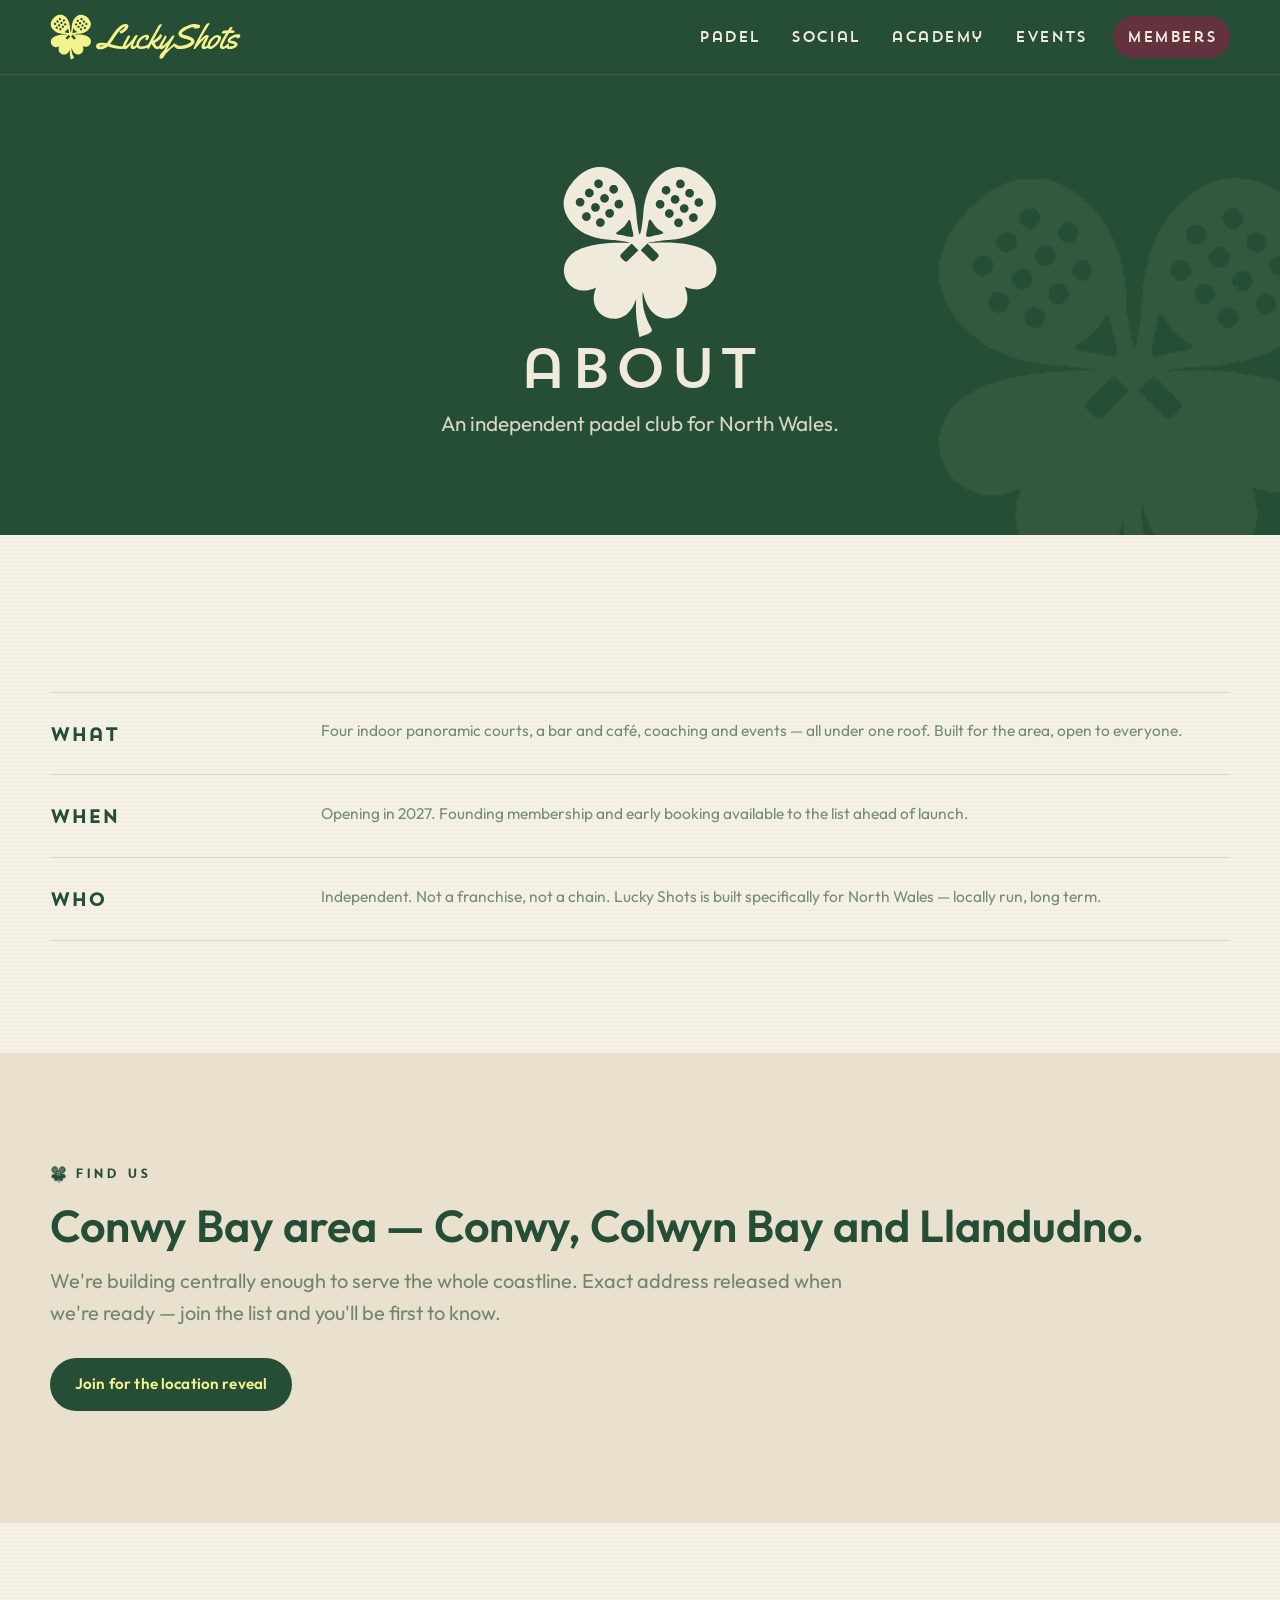
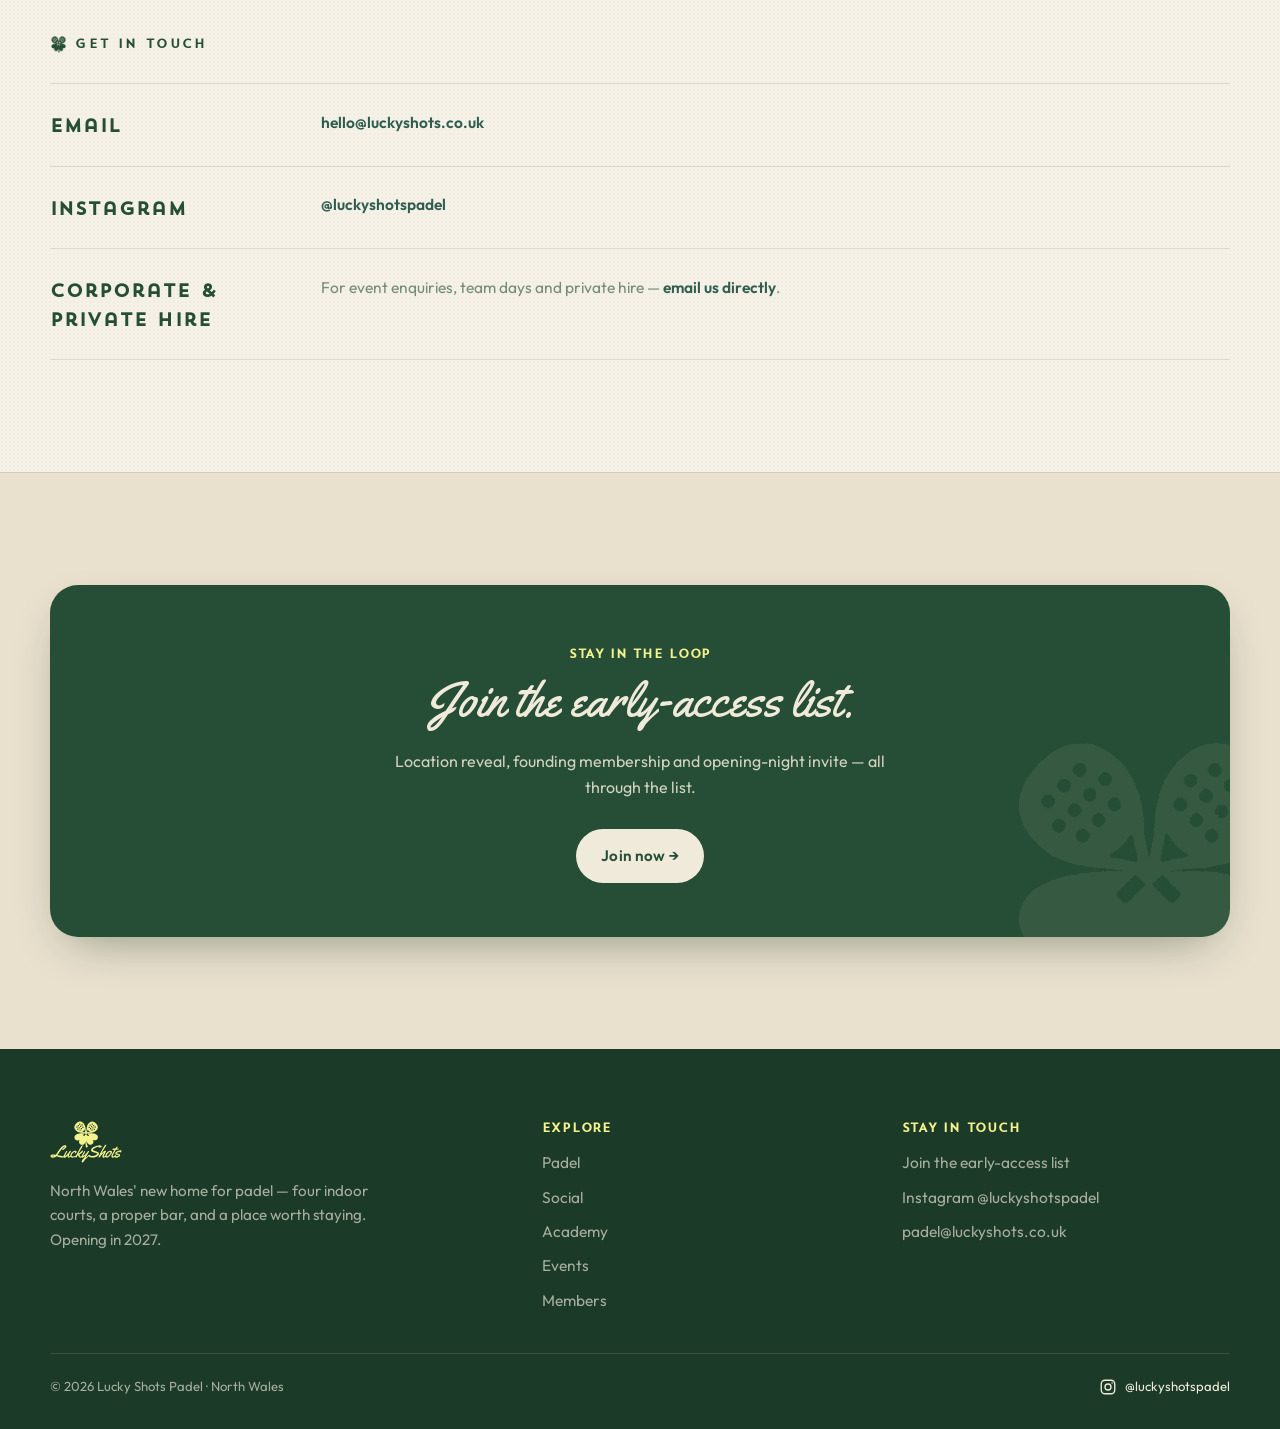
==== commit 87b14bf9: "Replace 'this Winter' opening claims with 'in 2027' The plan has no fit-out contractor and no confir" ====
--- a/about.html
+++ b/about.html
@@ -4,7 +4,7 @@
   <meta charset="UTF-8" />
   <meta name="viewport" content="width=device-width, initial-scale=1" />
   <title>About — Lucky Shots Padel | North Wales</title>
-  <meta name="description" content="Lucky Shots Padel — an independent padel club opening this Winter in the Conwy area, North Wales." />
+  <meta name="description" content="Lucky Shots Padel — an independent padel club opening in 2027 in the Conwy area, North Wales." />
   <meta property="og:title" content="About — Lucky Shots Padel" />
   <meta property="og:description" content="Independent padel club opening Conwy area, North Wales." />
   <meta property="og:type" content="website" />
@@ -46,7 +46,7 @@
 
           <div class="spec-item">
             <div class="spec-label">When</div>
-            <p>Opening this Winter. Founding membership and early booking available to the list ahead of launch.</p>
+            <p>Opening in 2027. Founding membership and early booking available to the list ahead of launch.</p>
           </div>
 
           <div class="spec-item">
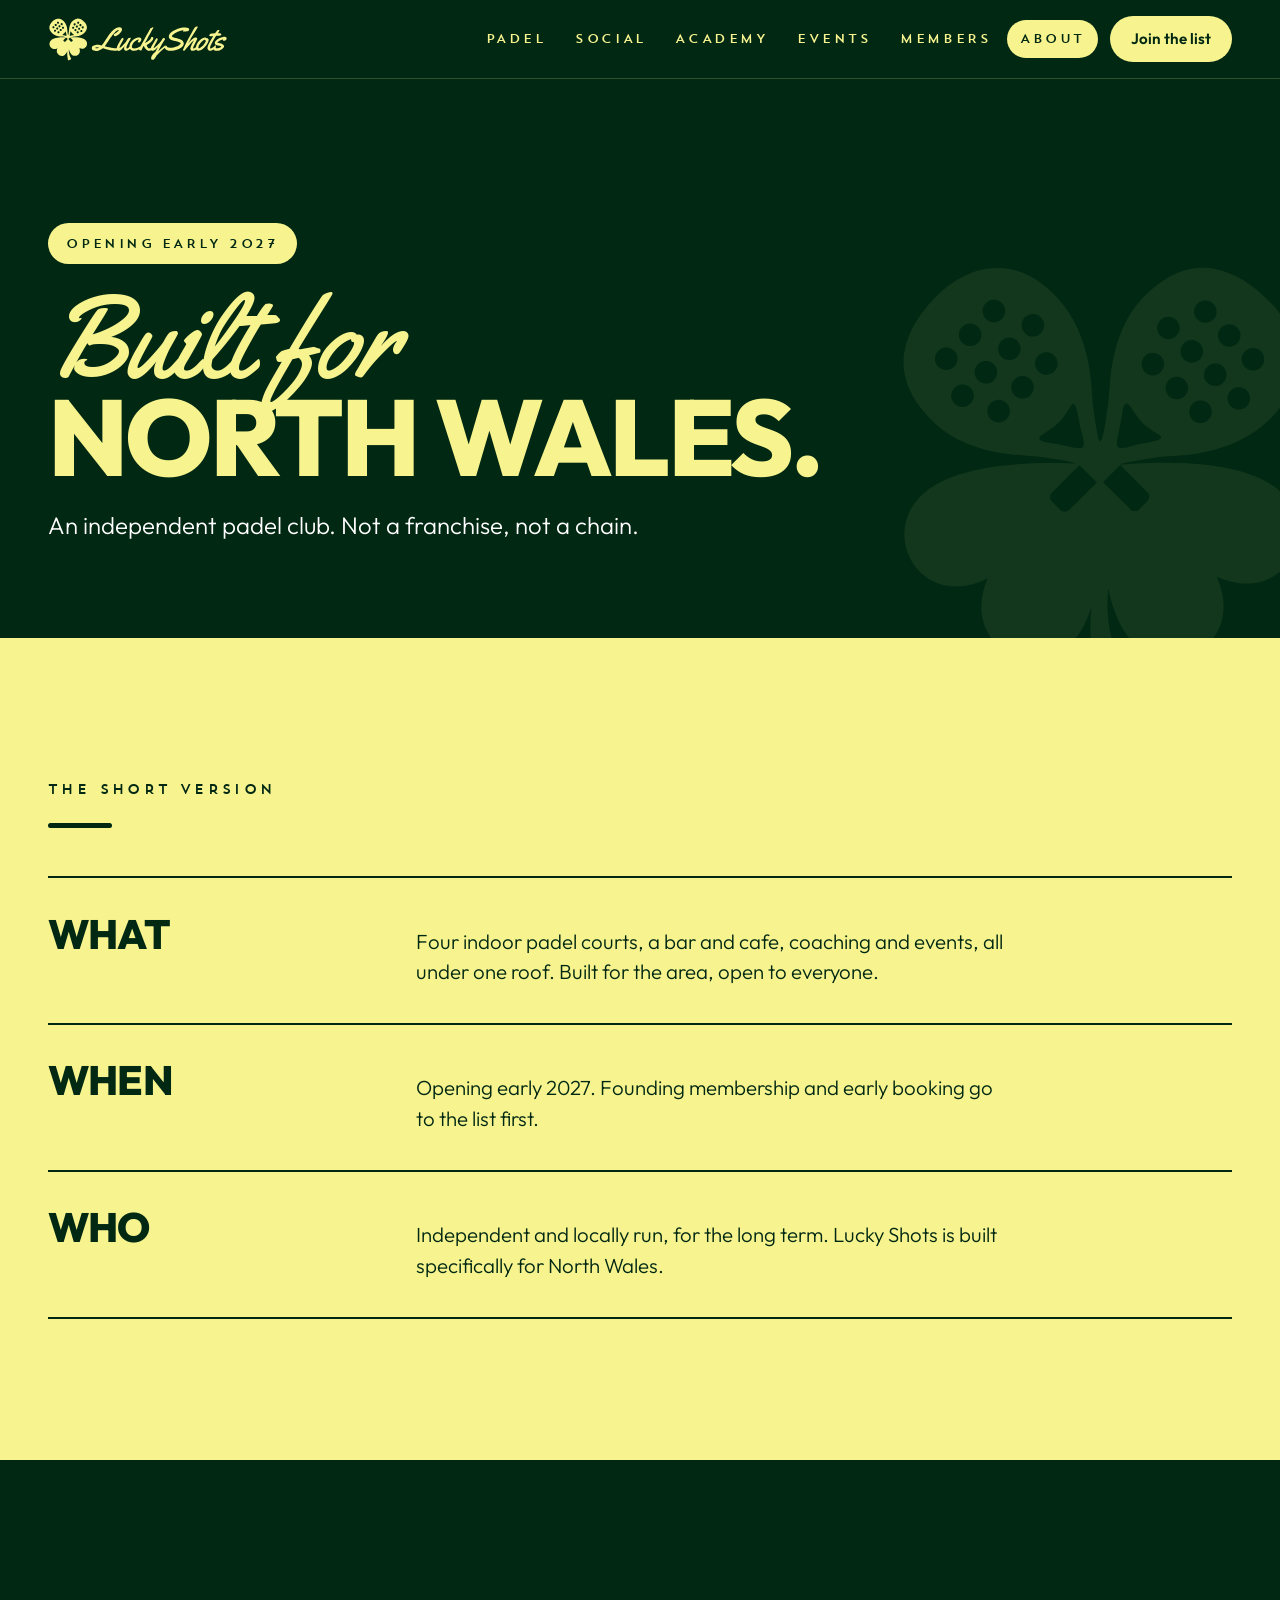
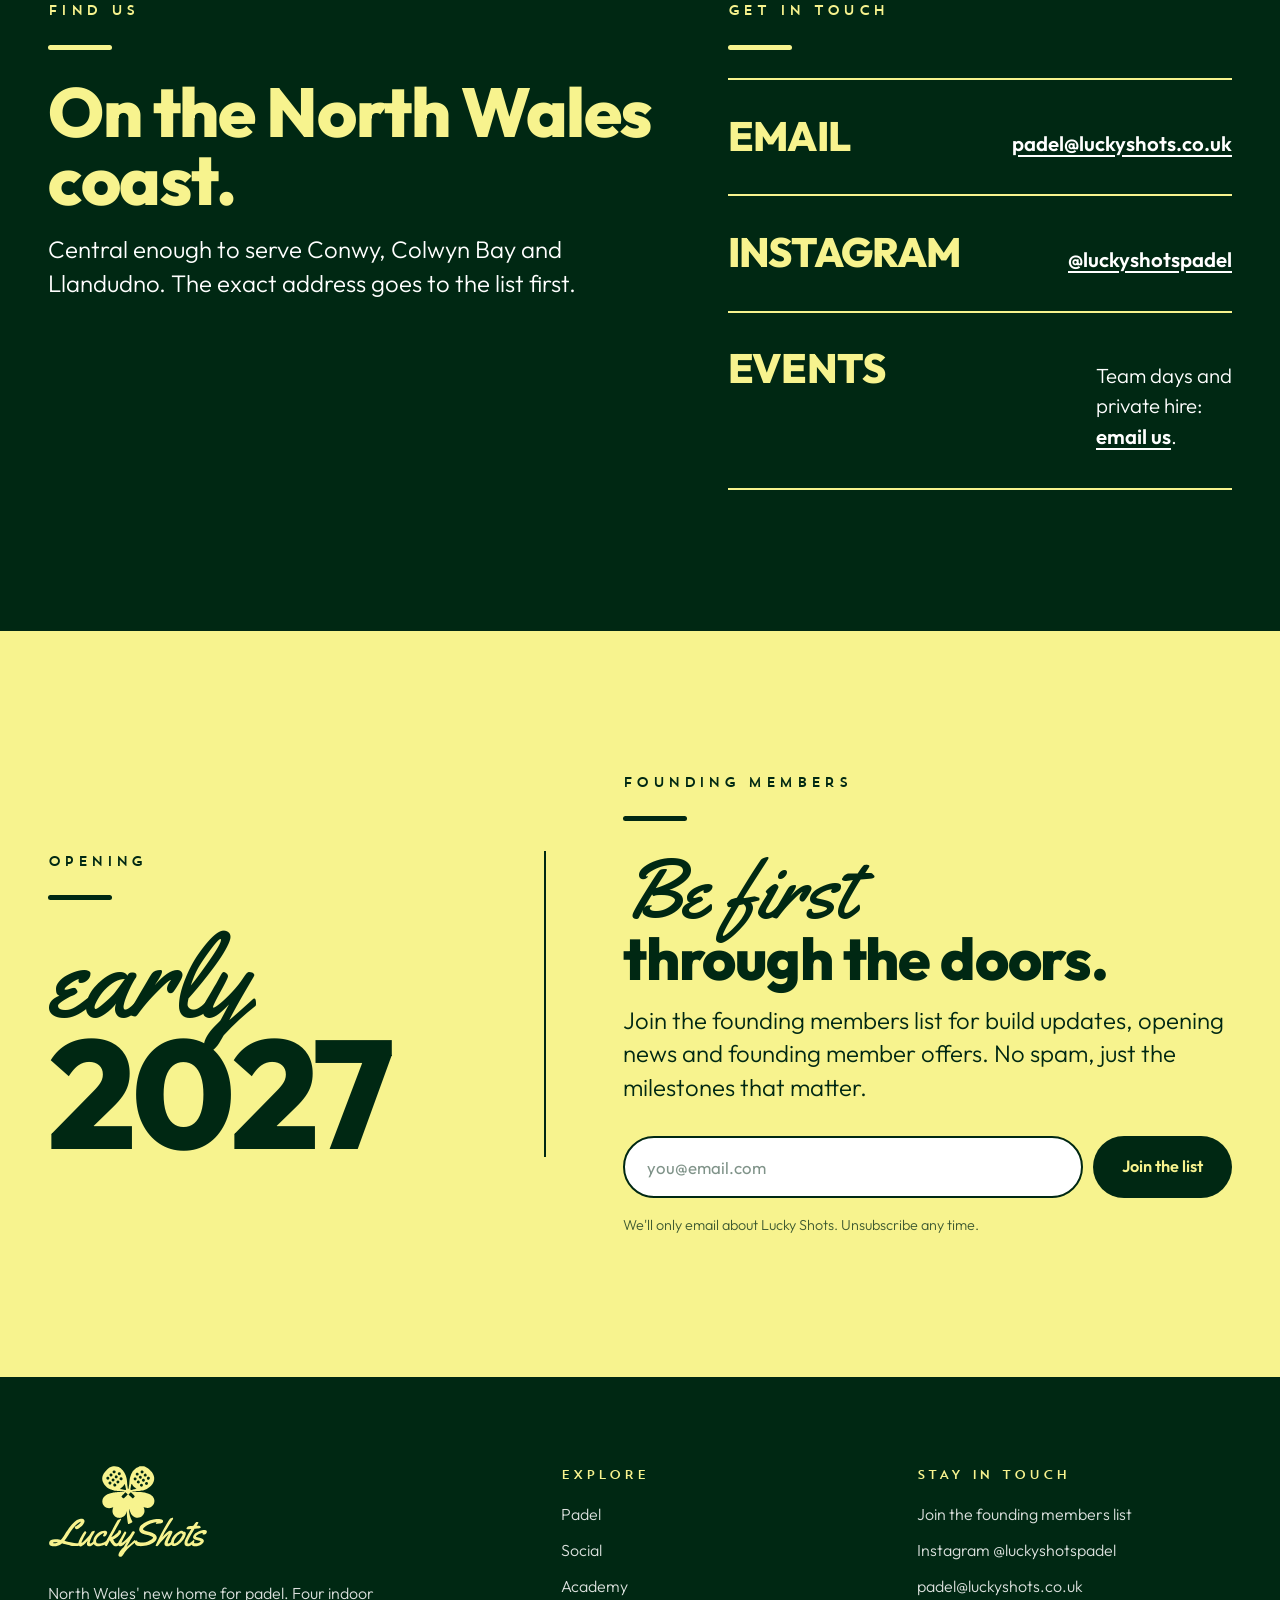
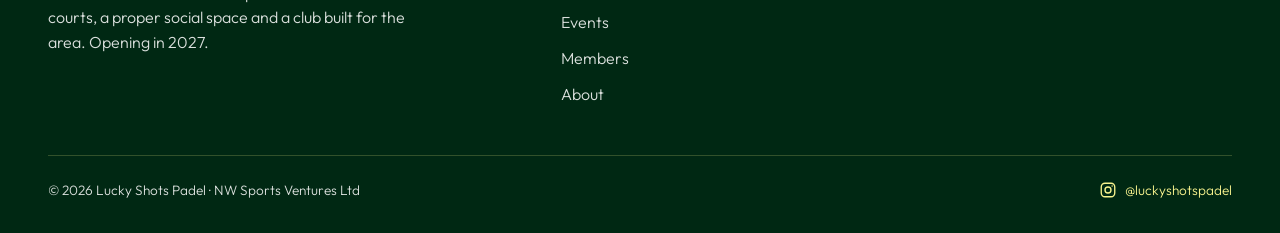
==== commit fabe1817: "Redesign site in the carousel style Two colours (#002813, #F7F38E), Outfit 800 headlines with Yellow" ====
--- a/about.html
+++ b/about.html
@@ -3,146 +3,81 @@
 <head>
   <meta charset="UTF-8" />
   <meta name="viewport" content="width=device-width, initial-scale=1" />
-  <title>About — Lucky Shots Padel | North Wales</title>
-  <meta name="description" content="Lucky Shots Padel — an independent padel club opening in 2027 in the Conwy area, North Wales." />
-  <meta property="og:title" content="About — Lucky Shots Padel" />
-  <meta property="og:description" content="Independent padel club opening Conwy area, North Wales." />
+  <title>About | Lucky Shots Padel · An independent padel club for North Wales</title>
+  <meta name="description" content="Lucky Shots Padel is an independent padel club for North Wales: four indoor courts, a bar and cafe, coaching and events. Opening early 2027." />
+  <meta property="og:title" content="About | Lucky Shots Padel" />
+  <meta property="og:description" content="An independent padel club for North Wales. Opening early 2027." />
   <meta property="og:type" content="website" />
   <meta property="og:image" content="assets/favicon-512.png" />
-  <meta name="theme-color" content="#012813" />
+  <meta name="theme-color" content="#002813" />
   <link rel="icon" href="assets/favicon.ico" sizes="any" />
   <link rel="icon" type="image/png" href="assets/favicon-32.png" sizes="32x32" />
   <link rel="apple-touch-icon" href="assets/apple-touch-icon.png" />
   <link rel="preconnect" href="https://fonts.googleapis.com" />
   <link rel="preconnect" href="https://fonts.gstatic.com" crossorigin />
-  <link href="https://fonts.googleapis.com/css2?family=Outfit:wght@300;400;500;600;700;800&family=Work+Sans:wght@300;400;500;600&family=Yellowtail&display=swap" rel="stylesheet" />
+  <link href="https://fonts.googleapis.com/css2?family=Outfit:wght@300;600;800&family=Yellowtail&display=swap" rel="stylesheet" />
   <script>document.documentElement.classList.add('js');</script>
   <link rel="stylesheet" href="styles.css" />
   <script defer src="components.js"></script>
 </head>
+
 <body>
   <a class="skip" href="#main">Skip to content</a>
   <site-header></site-header>
+
   <main id="main">
 
-    <!-- HERO -->
+    <!-- ============ HERO ============ -->
     <section class="page-hero">
-      <div class="wrap page-hero-inner">
-        <span class="page-hero-logo" role="img" aria-label="Lucky Shots Padel"></span>
-        <h1>About</h1>
-        <p class="tagline">An independent padel club for North Wales.</p>
+      <div class="wrap">
+        <span class="chip anim d1">Opening early 2027</span>
+        <h1 class="display"><span class="script script-xl">Built for</span>North Wales.</h1>
+        <p class="lead">An independent padel club. Not a franchise, not a chain.</p>
       </div>
     </section>
-
-    <!-- WHAT -->
-    <section class="section">
+    <section class="band band-yellow">
       <div class="wrap reveal">
-        <div class="spec-list">
-
-          <div class="spec-item">
-            <div class="spec-label">What</div>
-            <p>Four indoor panoramic courts, a bar and café, coaching and events — all under one roof. Built for the area, open to everyone.</p>
-          </div>
-
-          <div class="spec-item">
-            <div class="spec-label">When</div>
-            <p>Opening in 2027. Founding membership and early booking available to the list ahead of launch.</p>
-          </div>
-
-          <div class="spec-item">
-            <div class="spec-label">Who</div>
-            <p>Independent. Not a franchise, not a chain. Lucky Shots is built specifically for North Wales — locally run, long term.</p>
-          </div>
-
+        <span class="eyebrow">The short version</span>
+        <span class="rule"></span>
+        <div class="rows">
+          <div class="row"><h3>What</h3><p>Four indoor padel courts, a bar and cafe, coaching and events, all under one roof. Built for the area, open to everyone.</p></div>
+          <div class="row"><h3>When</h3><p>Opening early 2027. Founding membership and early booking go to the list first.</p></div>
+          <div class="row"><h3>Who</h3><p>Independent and locally run, for the long term. Lucky Shots is built specifically for North Wales.</p></div>
         </div>
       </div>
     </section>
 
-    <!-- WHERE (stage-aware) -->
-    <section class="section" style="background:var(--paper-2);">
-      <div class="wrap reveal">
-        <span class="eyebrow">Find us</span>
-
-        <!-- TEASER -->
-        <div class="stage-teaser">
-          <h2 class="stage-heading">
-            Conwy Bay area — Conwy, Colwyn Bay and Llandudno.
-          </h2>
-          <p class="lede" style="margin-top:1rem;">
-            We're building centrally enough to serve the whole coastline. Exact address released when we're ready — join the list and you'll be first to know.
-          </p>
-          <div style="margin-top:1.8rem;">
-            <a class="btn btn-primary" href="index.html#join">Join for the location reveal</a>
+    <section class="band band-green">
+      <div class="wrap feature reveal" style="align-items:start">
+        <div>
+          <span class="eyebrow">Find us</span>
+          <span class="rule"></span>
+          <div class="stage-teaser">
+            <h2 class="headline">On the North Wales coast.</h2>
+            <p class="lead" style="margin-top:1.2rem">Central enough to serve Conwy, Colwyn Bay and Llandudno. The exact address goes to the list first.</p>
+          </div>
+          <div class="stage-approved">
+            <h2 class="headline">Mochdre Commerce Park, Colwyn Bay.</h2>
+            <p class="lead" style="margin-top:1.2rem">Just off the A55, easy from Conwy, Colwyn Bay and Llandudno.</p>
+            <div class="btn-row"><a class="btn btn-yellow" href="https://maps.google.com/?q=Mochdre+Commerce+Park+Colwyn+Bay" target="_blank" rel="noopener">Get directions</a></div>
           </div>
         </div>
-
-        <!-- APPROVED -->
-        <div class="stage-approved">
-          <h2 class="stage-heading">
-            Mochdre Commerce Park, Colwyn Bay, LL28 5HX.
-          </h2>
-          <p class="lede" style="margin-top:1rem;">
-            Off the A55 — accessible from Conwy, Colwyn Bay and Llandudno. Full directions and a map below.
-          </p>
-          <div style="margin-top:1.4rem;display:flex;gap:.8rem;flex-wrap:wrap;">
-            <a class="btn btn-primary" href="https://maps.google.com/?q=Mochdre+Commerce+Park+Colwyn+Bay" target="_blank" rel="noopener">Get directions →</a>
-            <a class="btn btn-ghost" href="index.html#join">Join the list</a>
-          </div>
-        </div>
-
-        <!-- LIVE -->
-        <div class="stage-live">
-          <h2 class="stage-heading">
-            Mochdre Commerce Park, Colwyn Bay, LL28 5HX.
-          </h2>
-          <p class="lede" style="margin-top:1rem;">
-            Off the A55 — accessible from Conwy, Colwyn Bay and Llandudno.
-          </p>
-          <div style="margin-top:1.4rem;">
-            <a class="btn btn-primary" href="https://maps.google.com/?q=Mochdre+Commerce+Park+Colwyn+Bay" target="_blank" rel="noopener">Get directions →</a>
+        <div>
+          <span class="eyebrow">Get in touch</span>
+          <span class="rule"></span>
+          <div class="rows" style="margin-top:0">
+            <div class="row"><h3>Email</h3><p><a data-email href="mailto:padel@luckyshots.co.uk"></a></p></div>
+            <div class="row"><h3>Instagram</h3><p><a href="https://instagram.com/luckyshotspadel" target="_blank" rel="noopener">@luckyshotspadel</a></p></div>
+            <div class="row"><h3>Events</h3><p>Team days and private hire: <a data-email href="mailto:padel@luckyshots.co.uk">email us</a>.</p></div>
           </div>
         </div>
       </div>
     </section>
-
-    <!-- CONTACT -->
-    <section class="section">
-      <div class="wrap reveal">
-        <span class="eyebrow">Get in touch</span>
-        <div class="spec-list" style="margin-top:1.4rem;">
-
-          <div class="spec-item">
-            <div class="spec-label">Email</div>
-            <p><a href="mailto:hello@luckyshots.co.uk" style="color:var(--accent-deep);font-weight:600;">hello@luckyshots.co.uk</a></p>
-          </div>
-
-          <div class="spec-item">
-            <div class="spec-label">Instagram</div>
-            <p><a href="https://instagram.com/luckyshotspadel" target="_blank" rel="noopener" style="color:var(--accent-deep);font-weight:600;">@luckyshotspadel</a></p>
-          </div>
-
-          <div class="spec-item">
-            <div class="spec-label">Corporate &amp; private hire</div>
-            <p>For event enquiries, team days and private hire — <a href="mailto:hello@luckyshots.co.uk" style="color:var(--accent-deep);font-weight:600;">email us directly</a>.</p>
-          </div>
-
-        </div>
-      </div>
-    </section>
-
-    <!-- JOIN BAND -->
-    <section class="section join-band">
-      <div class="wrap reveal">
-        <div class="join-band-card">
-          <span class="tag">Stay in the loop</span>
-          <h2>Join the early-access list.</h2>
-          <p>Location reveal, founding membership and opening-night invite — all through the list.</p>
-          <a class="btn btn-cream" href="index.html#join">Join now →</a>
-        </div>
-      </div>
-    </section>
+    <!-- ============ JOIN ============ -->
+    <site-join></site-join>
 
   </main>
+
   <site-footer></site-footer>
 </body>
 </html>
--- a/styles.css
+++ b/styles.css
@@ -1,1038 +1,344 @@
 /* ============================================================
-   TREND SANS ONE — self-hosted (files in /fonts/)
-   Purchased licence via Fontspring. Do not redistribute.
-   ============================================================ */
-@font-face {
-  font-family: 'trend_sansone';
-  src: url('fonts/TrendSans-One-webfont.woff2') format('woff2'),
-       url('fonts/TrendSans-One-webfont.woff') format('woff');
-  font-weight: normal;
-  font-style: normal;
-  font-display: swap;
-}
-
-/* ============================================================
-   LUCKY SHOTS PADEL — shared stylesheet
-   Used by every page. Edit design tokens in :root.
-   ============================================================ */
-
-/* ---- Fonts (Google Fonts) ----
-   Yellowtail  -> display script (brand wordmark / big moments)
-   Outfit      -> headings, labels, buttons AND body copy (300/400/600/700)
-   Work Sans has been dropped — Outfit reads cleanly at body sizes too,
-   and it halves the font-loading weight of every page.
-   The <link> lives in each page's <head>.                      */
-
-/* ============================================================
-   1. DESIGN TOKENS
+   TREND SANS ONE (self-hosted, purchased licence via Fontspring)
+   ============================================================ */
+@font-face{
+  font-family:'trend_sansone';
+  src:url('fonts/TrendSans-One-webfont.woff2') format('woff2'),
+      url('fonts/TrendSans-One-webfont.woff') format('woff');
+  font-weight:normal; font-style:normal; font-display:swap;
+}
+
+/* ============================================================
+   LUCKY SHOTS PADEL: shared stylesheet (2026 carousel style)
+   Two colours only: dark green #002813 and pale yellow #F7F38E,
+   plus white for body copy on green.
+   Type: Outfit 800 for big headlines, Yellowtail for one script
+   word per headline, Trend Sans One for eyebrows and labels,
+   Outfit 300 for body copy.
    ============================================================ */
 :root{
-/* Brand colours (six-colour palette) */
-  --green:        #264E36;   /* Eden — core brand green */
-  --green-deep:   #1B3A28;   /* darkened Eden — gradient / overlay base */
-  --green-soft:   #427D6D;   /* Bottle Green — hover / mid / sage surfaces */
-  --accent:       #427D6D;   /* action accent (see button fork below) */
-  --accent-bright:#F4F28D;   /* Buzzing Bees — labels/highlights on green */
-  --accent-deep:  #2F5D50;   /* deep sage — eyebrow text on cream */
-  --cream:        #F0EADA;   /* Vanilla Ice */
-  --paper:        #F5F1E6;   /* page background (lifted vanilla) */
-  --paper-2:      #E9E1CE;   /* panel / card on paper */
-  --ink:          #264E36;   /* text on light */
-  --ink-60:       rgba(38,78,54,.62);
-  --ink-40:       rgba(38,78,54,.40);
-  --line:         rgba(38,78,54,.14);
-  --cream-60:     rgba(240,234,218,.66);
-  --cream-30:     rgba(240,234,218,.28);
-
-  --coral:        #B07069;   /* Brick Dust — reserved for the Social arm only */
-  --coral-bright: #BC847D;   /* Brick Dust hover */
-  --wine:         #64313E;   /* Burgundy — founding membership / premium, Members arm only */
-
-  /* Default arm theme (Eden). Real per-page overrides now live OUTSIDE
-     this :root block (see section 1b) — they were accidentally nested
-     in here before, which meant they never applied: nesting a second
-     :root{...} inside a :root{...} compiles to a ":root :root" selector
-     that matches nothing, so pages with no body[data-arm] (i.e. index)
-     had --arm-line etc. completely undefined. */
-  --arm:      #264E36;
-  --arm-ink:  #F0EADA;
-  --arm-line: #264E36;
-
-  /* Clover/rackets mark (cream, transparent bg) — used for watermarks & masks */
-  --clover-cream: url("assets/logo-mark.png");
-  --clover:       url("assets/logo-mark.png");
-
-  /* Type */
-  --f-display:'trend_sansone', "Outfit", system-ui, sans-serif; /* Trend Sans One — labels, card headings, eyebrows */
-  --f-script: "Yellowtail", cursive;
-  --f-head:   "Outfit", system-ui, sans-serif;
-  --f-body:   "Outfit", system-ui, sans-serif;
-
-  /* Spacing / shape */
-  --wrap: 1180px;
-  --gutter: clamp(1.25rem, 4vw, 3rem);
-  --radius: 18px;
-  --radius-lg: 28px;
-  --shadow: 0 18px 50px -20px rgba(1,26,12,.45);
-  --ease: cubic-bezier(.22,.61,.36,1);
-}
-
-/* ---- 1b. Per-page stream theme (correctly outside :root) ---- */
-body[data-arm="play"]    { --arm:#264E36; --arm-ink:#F0EADA; --arm-line:#264E36; }
-body[data-arm="social"]  { --arm:#B07069; --arm-ink:#F0EADA; --arm-line:#B07069; }
-body[data-arm="academy"] { --arm:#427D6D; --arm-ink:#F0EADA; --arm-line:#427D6D; }
-body[data-arm="events"]  { --arm:#F4F28D; --arm-ink:#264E36; --arm-line:#264E36; }  /* yellow fill, Eden accent */
-body[data-arm="members"] { --arm:#64313E; --arm-ink:#F0EADA; --arm-line:#64313E; }
-
-/* Smooth cross-fade between pages (supported in Chrome/Edge/Safari,
-   no-ops gracefully in Firefox) */
-@view-transition{ navigation: auto; }
-
-/* ============================================================
-   2. RESET / BASE
-   ============================================================ */
+  --g:#002813;            /* brand dark green */
+  --g-2:#063a20;          /* slightly lifted green for cards on green */
+  --y:#F7F38E;            /* brand pale yellow */
+  --white:#ffffff;
+  --y-20:rgba(247,243,142,.2);
+  --w-80:rgba(255,255,255,.86);
+
+  --f-display:'trend_sansone',"Outfit",system-ui,sans-serif;
+  --f-script:"Yellowtail",cursive;
+  --f-body:"Outfit",system-ui,sans-serif;
+
+  --wrap:1200px;
+  --gutter:clamp(1rem,4vw,3rem);
+  --radius:22px;
+  --ease:cubic-bezier(.22,.61,.36,1);
+}
+
+@view-transition{ navigation:auto; }
+
+/* ---------- base ---------- */
 *,*::before,*::after{ box-sizing:border-box; }
 html{ -webkit-text-size-adjust:100%; scroll-behavior:smooth; }
-@media (prefers-reduced-motion: reduce){ html{ scroll-behavior:auto; } }
-
+@media (prefers-reduced-motion:reduce){ html{ scroll-behavior:auto; } }
 body{
-  margin:0;
-  font-family:var(--f-body);
-  font-weight:400;
-  color:var(--ink);
-  background:var(--paper);
-  line-height:1.6;
-  -webkit-font-smoothing:antialiased;
-  text-rendering:optimizeLegibility;
-  /* faint paper grain for warmth */
-  background-image:
-    radial-gradient(rgba(1,40,19,.022) 1px, transparent 1px);
-  background-size:4px 4px;
-}
-
+  margin:0; font-family:var(--f-body); font-weight:300;
+  color:var(--white); background:var(--g); line-height:1.55;
+  -webkit-font-smoothing:antialiased; text-rendering:optimizeLegibility;
+}
 img{ max-width:100%; display:block; height:auto; }
 a{ color:inherit; text-decoration:none; }
 button{ font:inherit; cursor:pointer; }
-
-h1,h2,h3,h4{ margin:0; line-height:1.05; font-weight:600; }
-p{ margin:0; }
-
-::selection{ background:var(--green); color:var(--cream); }
-
-/* skip link for accessibility */
-.skip{
-  position:absolute; left:-999px; top:0; z-index:200;
-  background:var(--green); color:var(--cream); padding:.7rem 1rem;
-  border-radius:0 0 10px 0; font-family:var(--f-head);
-}
+h1,h2,h3,h4,p{ margin:0; }
+::selection{ background:var(--y); color:var(--g); }
+.skip{ position:absolute; left:-999px; top:0; z-index:300; background:var(--y); color:var(--g); padding:.7rem 1rem; font-weight:600; }
 .skip:focus{ left:0; }
-
-:focus-visible{ outline:3px solid var(--accent); outline-offset:3px; border-radius:4px; }
-
-/* ============================================================
-   3. LAYOUT HELPERS
-   ============================================================ */
+:focus-visible{ outline:3px solid var(--y); outline-offset:3px; border-radius:6px; }
+.band-yellow :focus-visible{ outline-color:var(--g); }
+
 .wrap{ width:min(100% - 2*var(--gutter), var(--wrap)); margin-inline:auto; }
-.section{ padding-block:clamp(3.5rem, 9vw, 7rem); }
+
+/* ---------- bands (each section reads like one slide) ---------- */
+.band{ position:relative; padding-block:clamp(4.5rem,11vw,9rem); overflow:hidden; }
+.band-green{ background:var(--g); color:var(--y); }
+.band-yellow{ background:var(--y); color:var(--g); }
+.band-tight{ padding-block:clamp(3rem,7vw,5.5rem); }
+.band-green + .band-green{ border-top:1px solid var(--y-20); }
+
+/* ---------- type ---------- */
 .eyebrow{
-  font-family:var(--f-head); font-weight:600; letter-spacing:.22em;
-  text-transform:uppercase; font-size:.74rem; color:var(--arm-line);
-  display:inline-flex; align-items:center; gap:.55rem;
-}
-.eyebrow::before{
-  content:""; width:1.4em; height:1.4em; flex:0 0 auto;
-  background:var(--arm-line);
-  -webkit-mask:var(--clover) center/contain no-repeat;
-  mask:var(--clover) center/contain no-repeat;
-}
-/* clover glyph reused as mask (set via inline style on body, see components.js) */
-
-.lede{ font-size:clamp(1.05rem,1.6vw,1.25rem); color:var(--ink-60); max-width:62ch; }
-
-/* ============================================================
-   4. BUTTONS
-   ============================================================ */
+  display:block; font-family:var(--f-display); font-weight:normal;
+  font-size:clamp(.82rem,1.1vw,.95rem); letter-spacing:.24em; text-transform:uppercase;
+}
+.rule{ display:block; width:64px; height:5px; border-radius:3px; background:currentColor; margin:1.4rem 0 1.8rem; }
+.center .rule{ margin-inline:auto; }
+.display{
+  font-family:var(--f-body); font-weight:800; letter-spacing:-.025em;
+  font-size:clamp(2.9rem,8.4vw,7.2rem); line-height:.92; text-transform:uppercase;
+}
+.headline{
+  font-family:var(--f-body); font-weight:800; letter-spacing:-.02em;
+  font-size:clamp(2.2rem,5.4vw,4.4rem); line-height:.98;
+}
+.mid{
+  font-family:var(--f-body); font-weight:600; letter-spacing:-.01em;
+  font-size:clamp(1.8rem,4vw,3.3rem); line-height:1.04;
+}
+.script{ font-family:var(--f-script); font-weight:400; letter-spacing:0; text-transform:none; }
+.script-xl{ display:block; font-size:clamp(3.4rem,9vw,8rem); line-height:.85; }
+.script-lg{ display:block; font-size:clamp(2.8rem,6.6vw,5.6rem); line-height:.95; }
+.lead{ font-weight:300; font-size:clamp(1.15rem,1.9vw,1.5rem); line-height:1.4; max-width:40ch; }
+.band-green .lead, .hero .lead, .page-hero .lead{ color:var(--white); }
+.band-yellow .lead{ color:var(--g); }
+.center{ text-align:center; }
+.center .lead{ margin-inline:auto; }
+.count{ font-family:var(--f-display); font-size:.82rem; letter-spacing:.22em; opacity:.8; }
+
+/* ---------- chip + buttons ---------- */
+.chip{
+  display:inline-flex; align-items:center; gap:.6rem;
+  background:var(--y); color:var(--g); border-radius:999px;
+  font-family:var(--f-display); font-size:clamp(.78rem,1vw,.9rem); letter-spacing:.2em; text-transform:uppercase;
+  padding:.7rem 1.15rem .62rem;
+}
 .btn{
-  display:inline-flex; align-items:center; gap:.6rem;
-  font-family:var(--f-head); font-weight:600; font-size:.95rem;
-  letter-spacing:.01em; padding:.85rem 1.5rem; border-radius:999px;
-  border:1.5px solid transparent; transition:transform .25s var(--ease),
-    background .25s var(--ease), color .25s var(--ease), border-color .25s var(--ease);
+  display:inline-flex; align-items:center; justify-content:center; gap:.6rem;
+  font-family:var(--f-body); font-weight:600; font-size:1.02rem; letter-spacing:0;
+  padding:1rem 1.7rem; border-radius:999px; border:2px solid transparent;
+  transition:transform .25s var(--ease), background .25s var(--ease), color .25s var(--ease), border-color .25s var(--ease);
   white-space:nowrap;
 }
 .btn:hover{ transform:translateY(-2px); }
-/* NOTE: brick dust (coral) is the Social arm's identity colour only —
-   it doesn't appear on buttons/CTAs site-wide any more. The header CTA
-   and the join-panel form button now use .btn-cream / .btn-primary,
-   keeping green as the dominant colour and yellow/cream doing the
-   text-and-accent work the palette is meant for. */
-
-.open-pill .dot{ background:var(--accent-bright); box-shadow:0 0 0 4px rgba(72,181,108,.25); }
-
-.btn-primary{ background:var(--green); color:var(--accent-bright); }
-.btn-primary:hover{ background:var(--green-soft); color:#fff; }
-.btn-cream{ background:var(--cream); color:var(--green); }
-.btn-cream:hover{ background:#fff; }
-.btn-wine{ background:var(--wine); color:var(--cream); }
-.btn-wine:hover{ background:#7a3f4d; color:var(--accent-bright); }
-.hdr-nav a.btn-wine{ color:var(--cream); }
-.hdr-nav a.btn-wine:hover{ color:var(--accent-bright); }
-.hdr-nav a.btn-wine[aria-current="page"]{ background:var(--cream); color:var(--wine); }
-.btn-hero-cta{ background:var(--green-soft); color:var(--cream); }
-.btn-hero-cta:hover{ background:var(--green); color:var(--cream); }
-.btn-ghost{ border-color:currentColor; color:var(--green); }
-.btn-ghost:hover{ background:var(--green); color:var(--cream); border-color:var(--green); }
-.btn-ghost-cream{ border-color:var(--cream-60); color:var(--cream); }
-.btn-ghost-cream:hover{ background:var(--cream); color:var(--green); border-color:var(--cream); }
-
-/* ============================================================
-   5. HEADER (rendered by <site-header> in components.js)
-   ============================================================ */
-site-header{ display:block; }
-site-header:not(:defined), site-footer:not(:defined) { display: block; min-height: 74px; background: var(--green); }
-.stage-heading { font-family: var(--f-head); font-weight: 600; font-size: clamp(1.8rem, 4vw, 2.8rem); margin-top: .7rem; }
+.btn-yellow{ background:var(--y); color:var(--g); }
+.btn-yellow:hover{ background:#fff; }
+.btn-green{ background:var(--g); color:var(--y); }
+.btn-green:hover{ background:#0b4d2a; }
+.btn-line{ border-color:currentColor; color:inherit; background:transparent; }
+.band-green .btn-line:hover, .hero .btn-line:hover, .page-hero .btn-line:hover{ background:var(--y); color:var(--g); border-color:var(--y); }
+.band-yellow .btn-line:hover{ background:var(--g); color:var(--y); border-color:var(--g); }
+.btn-row{ display:flex; flex-wrap:wrap; gap:.8rem; margin-top:2.2rem; }
+.center .btn-row{ justify-content:center; }
+@media (max-width:520px){ .btn-row .btn{ width:100%; } }
+
+/* ============================================================
+   HEADER + DECISION-DAY BANNER (rendered by components.js)
+   ============================================================ */
+site-header, site-footer, site-join{ display:block; }
+site-header:not(:defined){ min-height:78px; background:var(--g); }
 .hdr{
-  position:sticky; top:0; z-index:100;
-  background:var(--green);
-  color:var(--cream);
-  border-bottom:1px solid rgba(253,244,203,.10);
-  transition:background-color .35s var(--ease), border-color .35s var(--ease), box-shadow .35s var(--ease);
-}
-/* Pages with a full-screen video hero: header floats transparently over
-   the video, and solidifies once you've scrolled past it (scroll toggle
-   in components.js). Other inner pages keep the normal solid sticky
-   header — their flat arm-colour heroes don't have the contrast
-   headroom for this. Add class="has-video-hero" to <body> to opt in. */
-body.has-video-hero .hdr{
-  position:fixed; left:0; right:0;
-  background:transparent; border-bottom-color:transparent;
-}
-body.has-video-hero .hdr.scrolled{
-  background:var(--green);
-  border-bottom-color:rgba(253,244,203,.10);
-  box-shadow:0 8px 30px -14px rgba(1,26,12,.5);
-}
-.hdr-row{
-  display:flex; align-items:center; justify-content:space-between;
-  gap:1rem; height:74px;
-}
+  position:sticky; top:0; z-index:100; background:var(--g); color:var(--y);
+  border-bottom:1px solid var(--y-20);
+  transition:background-color .35s var(--ease), border-color .35s var(--ease);
+}
+body.has-video-hero .hdr{ position:fixed; left:0; right:0; background:transparent; border-bottom-color:transparent; }
+body.has-video-hero .hdr.scrolled{ background:var(--g); border-bottom-color:var(--y-20); }
+.hdr-row{ display:flex; align-items:center; justify-content:space-between; gap:1rem; height:78px; }
 .hdr-logo{
-            display:block;
-            height:clamp(2.4rem,3.6vw,3.4rem);
-            width:clamp(170px,16vw,240px);
-            background:var(--accent-bright);
-            -webkit-mask-image:url("assets/logo_header.svg");
-            -webkit-mask-repeat:no-repeat; -webkit-mask-position:left center; -webkit-mask-size:contain;
-            mask-image:url("assets/logo_header.svg");
-            mask-repeat:no-repeat; mask-position:left center; mask-size:contain;
-          }
-.hdr-nav{ display:flex; align-items:center; gap:.35rem; }
+  display:block; height:44px; width:180px; background:var(--y);
+  -webkit-mask:url("assets/logo_header.svg") left center/contain no-repeat;
+  mask:url("assets/logo_header.svg") left center/contain no-repeat;
+}
+.hdr-nav{ display:flex; align-items:center; gap:.2rem; }
 .hdr-nav a{
-  font-family:var(--f-display); font-weight:normal; font-size:.93rem;
-  text-transform:lowercase; letter-spacing:.04em;
-  color:var(--cream); padding:.5rem .8rem; border-radius:999px;
-  transition:color .2s var(--ease), background .2s var(--ease);
-}
-/* CTA button keeps its own type treatment — no lowercase override */
-.hdr-nav a.btn-cream{
-  font-family:var(--f-head); font-weight:600; text-transform:none; letter-spacing:.01em;
-}
-.hdr-nav a:hover{ color:#fff; }
-.hdr-nav a[aria-current="page"]{ color:var(--green); background:var(--cream); }
-.hdr-cta{ margin-left:.5rem; }
-
-/* mobile nav */
-.hdr-burger{
-  display:none; background:none; border:0; color:var(--cream);
-  padding:.4rem; line-height:0;
-}
-.hdr-burger svg{ width:28px; height:28px; }
-@media (max-width:880px){
+  font-family:var(--f-display); font-size:.8rem; letter-spacing:.2em; text-transform:uppercase;
+  color:var(--y); padding:.55rem .8rem; border-radius:999px; transition:background .2s var(--ease), color .2s var(--ease);
+}
+.hdr-nav a:hover{ background:var(--y-20); }
+.hdr-nav a[aria-current="page"]{ background:var(--y); color:var(--g); }
+.hdr-nav a.hdr-cta{ margin-left:.6rem; background:var(--y); color:var(--g); font-family:var(--f-body); font-weight:600; letter-spacing:0; text-transform:none; font-size:.95rem; padding:.7rem 1.3rem; }
+.hdr-nav a.hdr-cta:hover{ background:#fff; }
+.hdr-burger{ display:none; background:none; border:0; color:var(--y); padding:.4rem; line-height:0; }
+.hdr-burger svg{ width:30px; height:30px; }
+@media (max-width:900px){
   .hdr-burger{ display:inline-flex; }
   .hdr-nav{
-    position:absolute; left:0; right:0; top:74px;
-    flex-direction:column; align-items:stretch; gap:.2rem;
-    background:var(--green-deep); padding:1rem var(--gutter) 1.5rem;
-    border-bottom:1px solid rgba(253,244,203,.12);
-    transform:translateY(-12px); opacity:0; pointer-events:none;
-    transition:opacity .25s var(--ease), transform .25s var(--ease);
+    position:absolute; left:0; right:0; top:78px; flex-direction:column; align-items:stretch; gap:.1rem;
+    background:var(--g); padding:1rem var(--gutter) 1.6rem; border-bottom:1px solid var(--y-20);
+    opacity:0; transform:translateY(-10px); pointer-events:none; transition:opacity .25s var(--ease), transform .25s var(--ease);
   }
-  .hdr-nav.open{ transform:none; opacity:1; pointer-events:auto; }
-  .hdr-nav a{ font-size:1.05rem; padding:.7rem .6rem; }
-  .hdr-nav a[aria-current="page"]{ background:transparent; color:var(--cream); }
-  .hdr-cta{ margin:.6rem 0 0; }
-}
-
-/* ============================================================
-   6. HERO
+  .hdr-nav.open{ opacity:1; transform:none; pointer-events:auto; }
+  .hdr-nav a{ font-size:1rem; padding:.85rem .6rem; }
+  .hdr-nav a.hdr-cta{ margin:.8rem 0 0; text-align:center; justify-content:center; font-size:1.05rem; padding:1rem; }
+  .hdr-nav a[aria-current="page"]{ background:transparent; color:var(--y); text-decoration:underline; text-underline-offset:6px; }
+}
+
+/* decision-day banner: hidden until SITE.stage is "approved" */
+.stage-banner{ display:none; background:var(--y); color:var(--g); text-align:center; font-size:.98rem; padding:.7rem var(--gutter); position:relative; z-index:101; }
+.stage-banner p{ margin:0; }
+.stage-banner strong{ font-weight:800; text-transform:uppercase; letter-spacing:.02em; }
+.stage-banner a{ font-weight:600; text-decoration:underline; text-underline-offset:3px; margin-left:.35rem; white-space:nowrap; }
+body[data-stage="approved"] .stage-banner, body[data-stage="live"] .stage-banner{ display:block; }
+
+/* stage-aware blocks: teaser (now) / approved (decision day) / live (open) */
+.stage-approved, .stage-live{ display:none !important; }
+body[data-stage="approved"] .stage-teaser, body[data-stage="live"] .stage-teaser{ display:none !important; }
+body[data-stage="approved"] .stage-approved{ display:revert !important; }
+body[data-stage="live"] .stage-live, body[data-stage="live"] .stage-approved{ display:revert !important; }
+
+/* ============================================================
+   VIDEO HERO (home, padel, social, academy)
    ============================================================ */
 .hero{
-  position:relative; overflow:hidden;
-  background:var(--green); color:var(--cream);
-  min-height:100vh; min-height:100svh; min-height:100dvh;
-  display:flex; align-items:center; justify-content:center;
-  padding-block:clamp(2rem,6vw,4rem);
-}
-.hero::after{ /* large faint clover motif */
-  content:""; position:absolute; right:-6%; bottom:-12%;
-  width:min(46vw,520px); aspect-ratio:266/295;
-  background:var(--clover-cream) center/contain no-repeat;
-  opacity:.06; pointer-events:none;
-}
-.hero-video{
-  position:absolute; inset:0;
-  width:100%; height:100%;
-  object-fit:cover;
-  z-index:0;
-}
-
+  position:relative; overflow:hidden; background:var(--g); color:var(--y);
+  min-height:100vh; min-height:100svh;
+  display:flex; align-items:flex-end;
+  padding:clamp(7rem,14vw,9rem) 0 clamp(3rem,7vw,5.5rem);
+}
+.hero-video{ position:absolute; inset:0; width:100%; height:100%; object-fit:cover; z-index:0; }
 .hero::before{
-  content:""; position:absolute; inset:0;
-  background:rgba(1,40,19,.55);
-  z-index:1; pointer-events:none;
-}
-
-.hero-inner{ position:relative; z-index:2; text-align:center; }
-.hero .kicker{
-  font-family:var(--f-display); font-weight:normal; letter-spacing:.06em;
-  text-transform:none; font-size:clamp(1.15rem,2vw,1.5rem); color:var(--cream);
-  text-align:center;
-  display:block;
-}
-.hero-logo{
-  display:block;
-  width:clamp(280px, 56vw, 580px); aspect-ratio:582/272; height:auto; margin:1.6rem auto 1.8rem;
-  background: var(--accent-bright);
-  -webkit-mask-image:url("assets/lucky_shots_clover.svg");
-  -webkit-mask-repeat:no-repeat; -webkit-mask-position:center; -webkit-mask-size:contain;
-  -webkit-mask-mode:alpha;
-  mask-image:url("assets/lucky_shots_clover.svg");
-  mask-repeat:no-repeat; mask-position:center; mask-size:contain;
-  mask-mode:alpha;
-}
-.hero-clover{
-  display:block;
-  width:clamp(130px,26vw,270px); aspect-ratio:1/1; margin:0 auto 1.1rem;
-  background:var(--accent-bright);
-  -webkit-mask:url("assets/lucky_shots_clover.svg") center/contain no-repeat;
-  mask:url("assets/lucky_shots_clover.svg") center/contain no-repeat;
-}
-.hero-slogan{
-  font-family:var(--f-script); font-weight:400;
-  font-size:clamp(1.05rem,5vw,2.6rem); color:var(--accent-bright);
-  white-space:nowrap; text-align:center;
-  margin:0 auto 1rem;
-}
-.hero .tagline{
-  font-family:var(--f-display); font-weight:normal;
-  font-size:clamp(1.15rem,2vw,1.5rem); max-width:34ch;
-  margin:1.4rem auto 0; color:var(--cream); line-height:1.4;
-}
-.hero-title{
-  font-family:var(--f-display); font-weight:normal; text-transform:lowercase;
-  font-size:clamp(2.6rem,8vw,5.5rem); line-height:.95; letter-spacing:.02em;
-  color:var(--cream); margin:0;
-}
-.hero .sub{ margin:.9rem auto 0; color:var(--cream-60); max-width:50ch; }
-.hero-cta{ display:flex; flex-wrap:wrap; gap:.8rem; margin-top:2rem; align-items:center; justify-content:center; }
-.hero .open-pill{
-  display:inline-flex; align-items:center; gap:.55rem;
-  font-family:var(--f-head); font-weight:600; font-size:.85rem;
-  letter-spacing:.04em; color:var(--cream);
-  border:1px solid var(--cream-30); border-radius:999px; padding:.5rem 1rem;
-}
-.hero .open-pill .dot{ width:.55rem; height:.55rem; border-radius:50%; background:var(--accent); box-shadow:0 0 0 4px rgba(58,163,94,.25); }
-
-/* ============================================================
-   7. INTRO
-   ============================================================ */
-.intro h2{
-  font-family:var(--f-head); font-weight:300;
-  font-size:clamp(1.6rem,3.6vw,2.7rem); line-height:1.18; max-width:20ch;
-  margin-top:1rem;
-}
-.intro h2 b{ font-weight:600; }
-.intro .script{ font-family:var(--f-script); color:var(--accent-deep); font-weight:400; font-size:1.4em; line-height:.85; vertical-align:middle; }
-
-/* ============================================================
-   8. ARMS
-   ============================================================ */
-.arms-head{ display:flex; flex-wrap:wrap; gap:1rem 2rem; align-items:end; justify-content:space-between; }
-.arms-head h2{ font-family:var(--f-head); font-weight:600; font-size:clamp(1.8rem,4vw,2.8rem); }
-
-/* Social feature panel (the soul — most visual weight) */
-.social-feature{
-  display:block;
-  margin-top:2.5rem; background:var(--green); color:var(--cream);
-  border-radius:var(--radius-lg); padding:clamp(1.8rem,4vw,3.2rem);
-  position:relative; overflow:hidden; box-shadow:var(--shadow);
-}
-.social-feature::before{
-  content:""; position:absolute; inset:0;
-  background:
-    radial-gradient(120% 90% at 100% 0%, rgba(58,163,94,.28), transparent 60%),
-    radial-gradient(80% 70% at 0% 100%, rgba(253,244,203,.08), transparent 55%);
-  pointer-events:none;
-}
-.social-feature::after{
-  content:""; position:absolute; right:-4%; top:-30%;
-  width:min(38vw,360px); aspect-ratio:266/295;
-  background:var(--clover-cream) center/contain no-repeat; opacity:.07;
-}
-.social-feature .inner{ position:relative; z-index:2; max-width:54ch; }
-.social-feature .tag{ font-family:var(--f-head); font-weight:600; letter-spacing:.2em; text-transform:uppercase; font-size:.74rem; color:var(--accent-bright); }
-.social-feature h3{ font-family:var(--f-script); font-weight:400; font-size:clamp(2.4rem,6vw,4rem); margin:.15em 0 .3em; }
-.social-feature p{ color:var(--cream); opacity:.86; font-size:clamp(1rem,1.5vw,1.15rem); }
-.social-feature .more{ margin-top:1.6rem; }
-
-/* ============================================================
-   9. PARTNERS TEASE
-   ============================================================ */
-.partners{ text-align:center; }
-.partners .eyebrow{ justify-content:center; }
-.partners h2{ font-family:var(--f-script); font-weight:400; font-size:clamp(1.9rem,5vw,3rem); margin-top:.4rem; color:var(--green); }
-.partners p{ color:var(--ink-60); max-width:46ch; margin:.8rem auto 0; }
-.partners-row{ display:flex; gap:clamp(1rem,4vw,3rem); justify-content:center; flex-wrap:wrap; margin-top:2rem; }
-.partner-chip{
-  width:64px; height:64px; border-radius:50%;
-  border:1.5px dashed var(--ink-40);
-  display:grid; place-items:center; opacity:.55;
-}
-.partner-chip span{
-  width:30px; height:30px; background:var(--ink-40);
-  -webkit-mask:var(--clover) center/contain no-repeat;
-  mask:var(--clover) center/contain no-repeat;
-}
-
-/* ============================================================
-   10. STAGE BLOCK (opening / location — switch via STAGE)
-   ============================================================ */
-.stage{ background:var(--green); color:var(--cream); text-align:center; }
-.stage .eyebrow{ color:var(--accent-bright); justify-content:center; }
-.stage .eyebrow::before{ background:var(--accent-bright); }
-.stage h2{ font-family:var(--f-head); font-weight:600; font-size:clamp(1.8rem,5vw,3rem); margin-top:.6rem; }
-.stage p{ color:var(--cream-60); max-width:50ch; margin:1rem auto 0; }
-/* show/hide by stage — driven by body[data-stage] (components.js) */
-.stage-approved,.stage-live{ display:none; }
-body[data-stage="approved"] .stage-teaser{ display:none; }
-body[data-stage="approved"] .stage-approved{ display:revert; }
-body[data-stage="live"] .stage-teaser{ display:none; }
-body[data-stage="live"] .stage-live{ display:revert; }
-body[data-stage="live"] .stage-approved{ display:revert; }
-
-/* ============================================================
-   11. JOIN / MAILING LIST
-   ============================================================ */
-/* Mailing-list form — now posts to a Cloudflare Pages Function
-   (/api/subscribe) that forwards to Resend, instead of Mailchimp */
-.mc-form{ position:relative; z-index:2; }
+  content:""; position:absolute; inset:0; z-index:1; pointer-events:none;
+  background:linear-gradient(180deg, rgba(0,40,19,.7) 0%, rgba(0,40,19,.15) 26%, rgba(0,40,19,.2) 45%, rgba(0,40,19,.88) 78%, #002813 100%);
+}
+.hero-inner{ position:relative; z-index:2; }
+.hero .chip{ margin-bottom:1.6rem; }
+.hero .display{ font-size:clamp(3.2rem,10vw,9rem); }
+.hero .lead{ margin-top:1.4rem; }
+.hero-foot{ display:flex; justify-content:space-between; align-items:flex-end; gap:1rem; flex-wrap:wrap; }
+.scroll-cue{ font-family:var(--f-display); font-size:.8rem; letter-spacing:.24em; color:var(--y); opacity:.9; padding-bottom:1.1rem; }
+@media (max-width:640px){ .scroll-cue{ display:none; } }
+
+/* ============================================================
+   PAGE HERO (events, members, about: no video)
+   ============================================================ */
+.page-hero{ background:var(--g); color:var(--y); padding:clamp(5rem,12vw,9rem) 0 clamp(3.5rem,8vw,6rem); position:relative; overflow:hidden; }
+.page-hero::after{
+  content:""; position:absolute; right:-4%; bottom:-14%; width:min(44vw,460px); aspect-ratio:1; pointer-events:none;
+  background:var(--y); opacity:.07;
+  -webkit-mask:url("assets/lucky_shots_clover.svg") center/contain no-repeat; mask:url("assets/lucky_shots_clover.svg") center/contain no-repeat;
+}
+.page-hero .wrap{ position:relative; z-index:2; }
+.page-hero .chip{ margin-bottom:1.6rem; }
+.page-hero .lead{ margin-top:1.4rem; }
+
+/* ============================================================
+   STATEMENT (slide 3: stacked lines)
+   ============================================================ */
+.statement{ display:grid; grid-template-columns:repeat(3,1fr); gap:clamp(1.5rem,4vw,3.5rem); }
+.statement .mid{ font-size:clamp(1.9rem,3.6vw,3rem); }
+.statement .script{ font-size:1.35em; line-height:.9; }
+@media (max-width:820px){ .statement{ grid-template-columns:1fr; gap:1.6rem; } }
+
+/* ============================================================
+   CARDS (5 reasons + inner page cards)
+   ============================================================ */
+.card-grid{ display:grid; grid-template-columns:repeat(2,1fr); gap:clamp(1rem,2vw,1.5rem); margin-top:clamp(2.5rem,5vw,4rem); }
+.card-grid.three{ grid-template-columns:repeat(3,1fr); }
+@media (max-width:900px){ .card-grid.three{ grid-template-columns:1fr 1fr; } }
+@media (max-width:680px){ .card-grid, .card-grid.three{ grid-template-columns:1fr; } }
+
+.card{
+  position:relative; display:flex; flex-direction:column; overflow:hidden;
+  border-radius:var(--radius); background:var(--g-2); color:var(--y);
+  border:1px solid var(--y-20);
+  transition:transform .45s var(--ease), border-color .45s var(--ease);
+}
+.band-yellow .card{ background:var(--g); border-color:transparent; }
+a.card:hover{ transform:translateY(-6px); border-color:var(--y); }
+.card-media{ position:relative; aspect-ratio:16/10; overflow:hidden; background:var(--g); }
+.card-media::before{ /* clover shows if the photo is missing */
+  content:""; position:absolute; inset:28%; background:var(--y); opacity:.14;
+  -webkit-mask:url("assets/lucky_shots_clover.svg") center/contain no-repeat; mask:url("assets/lucky_shots_clover.svg") center/contain no-repeat;
+}
+.card-media img{ position:absolute; inset:0; width:100%; height:100%; object-fit:cover; transition:transform .8s var(--ease); }
+.card-media::after{ content:""; position:absolute; inset:0; background:linear-gradient(180deg,transparent 55%,rgba(0,40,19,.55)); }
+a.card:hover .card-media img{ transform:scale(1.04); }
+.card-body{ padding:clamp(1.4rem,2.6vw,2.1rem); display:flex; flex-direction:column; gap:.7rem; flex:1; }
+.card .count{ color:var(--y); }
+.card h3{ font-weight:800; letter-spacing:-.02em; text-transform:uppercase; font-size:clamp(1.9rem,3vw,2.6rem); line-height:.95; }
+.card p{ color:var(--w-80); font-size:1.02rem; line-height:1.55; }
+.card-link{ margin-top:auto; padding-top:.8rem; display:inline-flex; align-items:center; gap:.5rem; font-weight:600; color:var(--y); }
+.card-link::after{ content:"\2192"; transition:transform .3s var(--ease); }
+a.card:hover .card-link::after{ transform:translateX(5px); }
+.card ul{ list-style:none; margin:.3rem 0 0; padding:0; display:flex; flex-direction:column; gap:1rem; }
+.card li strong{ display:block; font-family:var(--f-display); font-weight:normal; font-size:.88rem; letter-spacing:.18em; text-transform:uppercase; color:var(--y); margin-bottom:.2rem; }
+.card li span{ color:var(--w-80); font-size:1rem; line-height:1.5; }
+.tags{ display:flex; flex-wrap:wrap; gap:.45rem; margin-top:.4rem; }
+.tags span{ font-size:.85rem; font-weight:600; border:1px solid var(--y-20); color:var(--y); border-radius:999px; padding:.3rem .8rem; }
+.note{ font-family:var(--f-display); font-size:.78rem; letter-spacing:.18em; text-transform:uppercase; color:var(--y); opacity:.75; margin-top:auto; padding-top:.4rem; }
+
+/* home: five reasons bento (feature card spans two rows) */
+.bento{ display:grid; grid-template-columns:1.2fr 1fr 1fr; gap:clamp(1rem,2vw,1.4rem); margin-top:clamp(2.5rem,5vw,4rem); }
+.bento .card-feature{ grid-row:1 / 3; }
+.bento .card-feature .card-media{ aspect-ratio:auto; flex:1; min-height:320px; }
+.bento .card-feature h3{ font-size:clamp(2.4rem,4vw,3.4rem); }
+.bento .card:not(.card-feature) .card-media{ aspect-ratio:16/9; }
+.bento .card:not(.card-feature) h3{ font-size:clamp(1.6rem,2.2vw,2rem); }
+.bento .card:not(.card-feature) p{ font-size:.97rem; }
+@media (max-width:980px){ .bento{ grid-template-columns:1fr 1fr; } .bento .card-feature{ grid-column:1 / 3; grid-row:auto; } .bento .card-feature .card-media{ min-height:0; aspect-ratio:16/9; flex:none; } }
+@media (max-width:640px){ .bento{ grid-template-columns:1fr; } .bento .card-feature{ grid-column:1; } }
+
+/* two-column feature (events corporate hire, members founding pitch) */
+.feature{ display:grid; grid-template-columns:1.1fr .9fr; gap:clamp(2rem,5vw,5rem); align-items:center; }
+@media (max-width:820px){ .feature{ grid-template-columns:1fr; } }
+
+/* numbered rows (about, members benefits) */
+.rows{ margin-top:clamp(2rem,4vw,3rem); border-top:2px solid currentColor; }
+.row{ display:grid; grid-template-columns:minmax(160px,320px) 1fr; gap:1rem 3rem; padding:clamp(1.4rem,3vw,2.2rem) 0; border-bottom:2px solid currentColor; align-items:baseline; }
+.row h3{ font-weight:800; text-transform:uppercase; letter-spacing:-.02em; font-size:clamp(1.7rem,3.2vw,2.6rem); line-height:1; }
+.row p{ font-size:clamp(1.05rem,1.6vw,1.3rem); line-height:1.5; max-width:46ch; }
+.band-green .row p{ color:var(--white); }
+.row a{ font-weight:600; text-decoration:underline; text-underline-offset:4px; }
+@media (max-width:640px){ .row{ grid-template-columns:1fr; gap:.5rem; } }
+
+/* ============================================================
+   JOIN (slide 6) - rendered by <site-join> in components.js
+   ============================================================ */
+.join{ display:grid; grid-template-columns:.9fr 1.1fr; gap:clamp(2.5rem,6vw,6rem); align-items:center; }
+@media (max-width:860px){ .join{ grid-template-columns:1fr; } }
+.join-open{ border-right:2px solid var(--g); padding-right:clamp(1rem,4vw,4rem); }
+@media (max-width:860px){ .join-open{ border-right:0; padding-right:0; border-bottom:2px solid var(--g); padding-bottom:2.5rem; } }
+.join-open .script-xl{ font-size:clamp(4rem,9vw,7.5rem); }
+.join-open .display{ font-size:clamp(5rem,12vw,10rem); line-height:.85; }
+.join .lead{ margin-top:1rem; }
+.join .headline{ font-size:clamp(2.2rem,4.6vw,3.8rem); }
+
+.mc-form{ margin-top:2rem; position:relative; }
 .mc-field{ display:flex; gap:.6rem; flex-wrap:wrap; }
 .mc-form input[type=email]{
-  flex:1 1 220px; min-width:0;
-  font-family:var(--f-body); font-size:1rem; color:var(--green);
-  background:var(--cream); border:1.5px solid transparent; border-radius:999px;
-  padding:.95rem 1.3rem;
-}
-.mc-form input[type=email]::placeholder{ color:rgba(1,40,19,.5); }
-.mc-form input[type=email]:focus{ outline:none; border-color:var(--accent); }
-.mc-form .btn{ flex:0 0 auto; }
-.mc-note{ font-size:.8rem; color:var(--cream-60); margin-top:.9rem; }
-.mc-form.is-success .mc-field,
-.mc-form.is-success .mc-note{ display:none; }
-.mc-success-msg{ display:none; font-family:var(--f-head); font-weight:600; }
+  flex:1 1 230px; min-width:0; font-family:var(--f-body); font-size:1.05rem; font-weight:400;
+  color:var(--g); background:#fff; border:2px solid var(--g); border-radius:999px; padding:1rem 1.4rem;
+}
+.mc-form input[type=email]::placeholder{ color:rgba(0,40,19,.5); }
+.mc-form input[type=email]:focus{ outline:none; box-shadow:0 0 0 4px rgba(0,40,19,.2); }
+.mc-note{ font-size:.9rem; margin-top:1rem; opacity:.75; }
+.mc-success-msg{ display:none; font-weight:800; font-size:1.4rem; }
+.mc-form.is-success .mc-field, .mc-form.is-success .mc-note{ display:none; }
 .mc-form.is-success .mc-success-msg{ display:block; }
-/* honeypot (anti-bot) — keep off-screen */
 .mc-hp{ position:absolute; left:-5000px; }
-
-/* ============================================================
-   12. FOOTER (rendered by <site-footer>)
-   ============================================================ */
-site-footer{ display:block; }
-.ftr{ background:var(--green-deep); color:var(--cream); }
-.ftr-top{
-  display:grid; grid-template-columns:1.4fr 1fr 1fr; gap:2rem;
-  padding-block:clamp(3rem,6vw,4.5rem) 2.5rem;
-}
-@media (max-width:780px){ .ftr-top{ grid-template-columns:1fr; gap:2.2rem; } }
+@media (max-width:520px){ .mc-field .btn{ width:100%; } }
+
+/* ============================================================
+   FOOTER
+   ============================================================ */
+.ftr{ background:var(--g); color:var(--y); }
+.ftr-top{ display:grid; grid-template-columns:1.5fr 1fr 1fr; gap:2.5rem; padding-block:clamp(3.5rem,7vw,5.5rem) 3rem; }
+@media (max-width:780px){ .ftr-top{ grid-template-columns:1fr; gap:2.4rem; } }
 .ftr-logo-mark{
-  display:block;
-  height:42px; width:auto; aspect-ratio:582/272;
-  margin-bottom:1rem;
-  background: var(--accent-bright);
-  -webkit-mask-image:url("assets/lucky_shots_cream.svg");
-  -webkit-mask-repeat:no-repeat; -webkit-mask-position:left center; -webkit-mask-size:contain;
-  mask-image:url("assets/lucky_shots_cream.svg");
-  mask-repeat:no-repeat; mask-position:left center; mask-size:contain;
-}
-.ftr-logo p{ color:var(--cream-60); max-width:34ch; font-size:.95rem; }
-.ftr h4{ font-family:var(--f-head); font-weight:600; font-size:.78rem; letter-spacing:.18em; text-transform:uppercase; color:var(--accent-bright); margin-bottom:1rem; }
-.ftr-links{ display:flex; flex-direction:column; gap:.6rem; }
-.ftr-links a{ color:var(--cream-60); font-size:.97rem; transition:color .2s var(--ease); width:fit-content; }
-.ftr-links a:hover{ color:var(--cream); }
-.ftr-bottom{
-  border-top:1px solid rgba(253,244,203,.12); padding-block:1.4rem 2rem;
-  display:flex; flex-wrap:wrap; gap:.6rem 1.5rem; align-items:center; justify-content:space-between;
-  font-size:.82rem; color:var(--cream-60);
-}
-.ftr-bottom .ig{ display:inline-flex; align-items:center; gap:.5rem; color:var(--cream); }
+  display:block; width:200px; aspect-ratio:582/272; margin-bottom:1.4rem; background:var(--y);
+  -webkit-mask:url("assets/lucky_shots_cream.svg") left center/contain no-repeat; mask:url("assets/lucky_shots_cream.svg") left center/contain no-repeat;
+}
+.ftr-logo p{ color:var(--w-80); max-width:34ch; }
+.ftr h4{ font-family:var(--f-display); font-weight:normal; font-size:.8rem; letter-spacing:.22em; text-transform:uppercase; margin-bottom:1.1rem; }
+.ftr-links{ display:flex; flex-direction:column; gap:.7rem; }
+.ftr-links a{ color:var(--w-80); width:fit-content; transition:color .2s var(--ease); }
+.ftr-links a:hover{ color:var(--y); }
+.ftr-bottom{ border-top:1px solid var(--y-20); padding-block:1.5rem 2rem; display:flex; flex-wrap:wrap; gap:.6rem 1.5rem; justify-content:space-between; font-size:.85rem; color:var(--w-80); }
+.ftr-bottom .ig{ display:inline-flex; align-items:center; gap:.5rem; color:var(--y); }
 .ftr-bottom .ig svg{ width:18px; height:18px; }
 
 /* ============================================================
-   13. SCROLL REVEAL (progressive enhancement)
-   ============================================================ */
-.reveal{ opacity:1; transform:none; }
-.js .reveal{ opacity:0; transform:translateY(22px); transition:opacity .7s var(--ease), transform .7s var(--ease); }
+   MOTION (progressive enhancement)
+   ============================================================ */
+.js .reveal{ opacity:0; transform:translateY(24px); transition:opacity .75s var(--ease), transform .75s var(--ease); }
 .js .reveal.in{ opacity:1; transform:none; }
-@media (prefers-reduced-motion: reduce){
-  .js .reveal{ opacity:1; transform:none; transition:none; }
-}
-
-/* staggered hero load */
-.hero .anim{ opacity:0; transform:translateY(18px); animation:rise .8s var(--ease) forwards; }
-.hero .anim.d1{ animation-delay:.05s; }
-.hero .anim.d2{ animation-delay:.18s; }
-.hero .anim.d3{ animation-delay:.30s; }
-.hero .anim.d4{ animation-delay:.42s; }
-.hero .anim.d5{ animation-delay:.54s; }
+.hero .anim{ opacity:0; transform:translateY(18px); animation:rise .85s var(--ease) forwards; }
+.hero .anim.d1{ animation-delay:.05s; } .hero .anim.d2{ animation-delay:.18s; } .hero .anim.d3{ animation-delay:.3s; } .hero .anim.d4{ animation-delay:.42s; }
 @keyframes rise{ to{ opacity:1; transform:none; } }
-@media (prefers-reduced-motion: reduce){
-  .hero .anim{ opacity:1; transform:none; animation:none; }
-}
-
-/* ============================================================
-   INNER PAGE COMPONENTS (shared across all inner pages)
-   ============================================================ */
-
-/* ---- Page hero (inner pages) ---- */
-.page-hero{
-  background:var(--green); color:var(--cream); text-align:center;
-  padding-block:clamp(3rem,7vw,5.5rem) clamp(3.5rem,8vw,6rem);
-  position:relative; overflow:hidden;
-}
-.page-hero::after{
-  content:""; position:absolute; right:-5%; bottom:-20%;
-  width:min(38vw,420px); aspect-ratio:266/295;
-  background:var(--clover-cream) center/contain no-repeat;
-  opacity:.06; pointer-events:none;
-}
-.page-hero-inner{ position:relative; z-index:2; }
-.page-hero .eyebrow{ color:var(--cream-60); justify-content:center; margin-bottom:.8rem; }
-.page-hero .eyebrow::before { display: none; }
-.page-hero-logo{
-  display:block;
-  width:clamp(180px,36vw,380px);
-  aspect-ratio:582/272;
-  height:auto;
-  margin:0 auto;
-  background:var(--arm-ink);
-  -webkit-mask:url("assets/lucky_shots_clover.svg") center/contain no-repeat;
-  mask:url("assets/lucky_shots_clover.svg") center/contain no-repeat;
-}
-.page-hero h1{
-  font-family:var(--f-display); font-weight:normal; text-transform:lowercase;
-  font-size:clamp(1.6rem,5.5vw,3.5rem); line-height:.95; margin:0 0 .25em; color:var(--cream);
-  letter-spacing:.04em;
-}
-/* Yellowtail script used in eyebrow brand name */
-.page-hero .eyebrow-script{
-  font-family:var(--f-script); font-weight:400; font-size:5em;
-  text-transform:none; letter-spacing:0; color:var(--cream-20);
-  line-height:1; vertical-align:middle;
-}
-.page-hero .tagline{
-  font-size:clamp(1.05rem,1.8vw,1.3rem); max-width:44ch; margin:0 auto;
-  color:var(--cream); opacity:.88; line-height:1.5;
-}
-.page-hero-pills{ display:flex; gap:.8rem; justify-content:center; flex-wrap:wrap; margin-top:1.6rem; }
-.page-hero .open-pill{
-  display:inline-flex; align-items:center; gap:.55rem;
-  font-family:var(--f-head); font-weight:600; font-size:.85rem; letter-spacing:.04em; color:var(--cream);
-  border:1px solid var(--cream-30); border-radius:999px; padding:.5rem 1rem;
-}
-.page-hero .dot{ width:.55rem; height:.55rem; border-radius:50%; background:var(--arm-line); box-shadow:0 0 0 4px rgba(38,78,54,.25); }
-
-/* ---- Pillar grid (3-col) ---- */
-.pillar-grid{
-  display:grid; grid-template-columns:repeat(3,1fr);
-  gap:clamp(.9rem,2vw,1.6rem); margin-top:2.8rem;
-}
-@media(max-width:800px){ .pillar-grid{ grid-template-columns:1fr; } }
-.pillar-card{
-  background:var(--green-soft); border:none;
-  border-radius:var(--radius);
-  padding:clamp(1.5rem,3vw,2.2rem);
-}
-.pillar-card .lbl{
-   font-family:var(--f-head); font-weight:700; 
-   font-size:.76rem; letter-spacing:.2em; color:var(--cream); opacity:.85; text-transform:uppercase; 
-}
-.pillar-card h3{
-  font-family:var(--f-script); font-weight:400;
-  font-size:clamp(1.9rem,3.5vw,2.6rem); margin:.15em 0 .4em; color:var(--cream);
-}
-.pillar-card p{ color:var(--cream); opacity:.85; font-size:.97rem; line-height:1.65; }
-.pillar-card .note{
-  display:inline-flex; align-items:center; gap:.4rem;
-  margin-top:1.2rem; font-family:var(--f-head); font-weight:600;
-  font-size:.82rem; color:var(--cream); opacity:.7; font-style:italic;
-}
-
-/* ---- Vibe / typographic statement panel ---- */
-.vibe{
-  background:var(--green); color:var(--cream); text-align:center;
-  position:relative; overflow:hidden;
-}
-.vibe::before{
-  content:""; position:absolute; inset:0;
-  background:radial-gradient(80% 80% at 50% 50%, rgba(58,163,94,.18), transparent 65%);
-  pointer-events:none;
-}
-.vibe::after{
-  content:""; position:absolute; inset:0;
-  background:var(--clover-cream) center/min(300px,40vw) auto no-repeat;
-  opacity:.05; pointer-events:none;
-}
-.vibe-inner{ position:relative; z-index:2; max-width:900px; margin-inline:auto; }
-.vibe blockquote{
-  font-family:var(--f-script); font-weight:400;
-  font-size:clamp(2.4rem,7vw,5rem); line-height:1.1;
-  margin:0 0 .5em; color:var(--cream);
-}
-.vibe cite{
-  font-style:normal; font-family:var(--f-head); font-weight:500;
-  font-size:.9rem; letter-spacing:.1em; color:var(--cream-60);
-}
-
-/* ---- Join band (inner pages — links to home#join) ---- */
-.join-band{
-  background:var(--paper-2); border-top:1px solid var(--line); text-align:center;
-}
-.join-band-card{
-  background:var(--green); color:var(--cream); border-radius:var(--radius-lg);
-  padding:clamp(2rem,5vw,3.4rem); position:relative; overflow:hidden;
-  box-shadow:var(--shadow);
-}
-.join-band-card::after{
-  content:""; position:absolute; right:-5%; bottom:-30%;
-  width:min(30vw,280px); aspect-ratio:266/295;
-  background:var(--clover-cream) center/contain no-repeat; opacity:.07;
-}
-.join-band-card > *{ position:relative; z-index:2; }
-.join-band-card .tag{
-  font-family:var(--f-head); font-weight:600; letter-spacing:.2em;
-  text-transform:uppercase; font-size:.74rem; color:var(--accent-bright);
-}
-.join-band-card h2{
-  font-family:var(--f-script); font-weight:400;
-  font-size:clamp(2rem,5vw,3rem); margin:.2em 0 .5em;
-}
-.join-band-card p{ color:var(--cream); opacity:.85; max-width:48ch; margin:0 auto 1.8rem; }
-
-/* atmosphere two-col grid on Social page */
-.atmos-grid{ display:grid; grid-template-columns:1fr 1fr; gap:clamp(2rem,5vw,5rem); align-items:center; }
-@media(max-width:720px){ .atmos-grid{ grid-template-columns:1fr; } }
-
-/* ---- Spec / feature list (Play page) ---- */
-.spec-list{ margin-top:2.8rem; }
-.spec-item{
-  display:grid; grid-template-columns:minmax(160px,220px) 1fr;
-  gap:1rem clamp(1.5rem,4vw,4rem); align-items:start;
-  padding:1.6rem 0; border-top:1px solid var(--line);
-}
-.spec-item:last-child{ border-bottom:1px solid var(--line); }
-.spec-item .spec-label{
-  font-family:var(--f-head); font-weight:700;
-  font-size:clamp(.95rem,1.5vw,1.1rem); color:var(--green);
-  padding-top:.15rem;
-}
-.spec-item .spec-label .num{
-  display:block; font-size:.72rem; letter-spacing:.18em;
-  color:var(--accent-deep); text-transform:uppercase; margin-bottom:.3rem;
-}
-.spec-item p{ color:var(--ink-60); font-size:.97rem; line-height:1.65; margin:0; }
-@media(max-width:620px){ .spec-item{ grid-template-columns:1fr; gap:.5rem; } }
-
-/* ---- Level cards (Play page) ---- */
-.level-grid{
-  display:grid; grid-template-columns:repeat(3,1fr);
-  gap:clamp(.9rem,2vw,1.4rem); margin-top:2.4rem;
-}
-@media(max-width:780px){ .level-grid{ grid-template-columns:1fr; } }
-.level-card{
-  background:var(--green-soft); color:var(--cream);
-  border-radius:var(--radius); padding:clamp(1.4rem,3vw,2rem);
-  position:relative; overflow:hidden;
-}
-.level-card::after{
-  content:""; position:absolute; right:-12%; bottom:-20%;
-  width:70%; aspect-ratio:266/295;
-  background:var(--clover-cream) center/contain no-repeat; opacity:.07;
-}
-.level-card .num{
-  font-family:var(--f-head); font-weight:700; font-size:.74rem;
-  letter-spacing:.18em; color:var(--accent-bright); margin-bottom:.6rem;
-}
-.level-card h3{
-  font-family:var(--f-head); font-weight:700;
-  font-size:clamp(1.2rem,2vw,1.5rem); margin:0 0 .55rem; color:var(--cream);
-}
-.level-card p{ color:var(--cream); opacity:.82; font-size:.95rem; line-height:1.6; margin:0; }
-
-/* ---- Booking panel (stage-aware) ---- */
-.booking-panel{
-  background:var(--paper-2); border:1px solid var(--line);
-  border-radius:var(--radius-lg); padding:clamp(1.8rem,4vw,3rem);
-  margin-top:3rem;
-}
-.booking-panel .bp-head{
-  font-family:var(--f-head); font-weight:600; font-size:.78rem;
-  letter-spacing:.18em; text-transform:uppercase; color:var(--accent-deep);
-  margin-bottom:.8rem;
-}
-.booking-panel h3{
-  font-family:var(--f-head); font-weight:600;
-  font-size:clamp(1.4rem,2.5vw,2rem); color:var(--green); margin:0 0 .6rem;
-}
-.booking-panel p{ color:var(--ink-60); max-width:52ch; margin:0 0 1.4rem; }
-
-/* ---- Programme grid (Academy — 2x2) ---- */
-.prog-grid{
-  display:grid; grid-template-columns:repeat(2,1fr);
-  gap:clamp(.9rem,2vw,1.4rem); margin-top:2.4rem;
-}
-@media(max-width:640px){ .prog-grid{ grid-template-columns:1fr; } }
-.prog-card{
-  background:var(--green-soft); color:var(--cream);
-  border-radius:var(--radius); padding:clamp(1.5rem,3vw,2.2rem);
-  position:relative; overflow:hidden;
-}
-.prog-card::after{
-  content:""; position:absolute; right:-10%; bottom:-20%;
-  width:60%; aspect-ratio:266/295;
-  background:var(--clover-cream) center/contain no-repeat; opacity:.07;
-}
-.prog-card .lbl{
-  font-family:var(--f-head); font-weight:700; font-size:.74rem;
-  letter-spacing:.18em; color:var(--accent-bright); display:block; margin-bottom:.5rem;
-}
-.prog-card h3{
-  font-family:var(--f-head); font-weight:700;
-  font-size:clamp(1.2rem,2vw,1.5rem); margin:0 0 .55rem; color:var(--cream);
-  position:relative; z-index:2;
-}
-.prog-card p{
-  color:var(--cream); opacity:.82; font-size:.95rem;
-  line-height:1.6; margin:0; position:relative; z-index:2;
-}
-.prog-card .tags, .bento-body .tags{
-  display:flex; flex-wrap:wrap; gap:.4rem; margin-top:1rem;
-  position:relative; z-index:2;
-}
-.prog-card .tag-chip, .bento-body .tag-chip{
-  font-family:var(--f-head); font-size:.76rem; font-weight:600;
-  border:1px solid var(--cream-30); border-radius:999px;
-  padding:.25rem .75rem; color:var(--cream);
-}
-
-/* ============================================================
-   TREND SANS ONE — display font application
-   Applied to labels, eyebrows, card headings and spec labels.
-   Everything needing multiple weights stays on Outfit.
-   ============================================================ */
-.eyebrow,
-.spec-item .spec-label,
-.social-feature .tag,
-.pillar-card .lbl,
-.pillar-card h3,
-.prog-card .lbl,
-.prog-card h3,
-.level-card .num,
-.level-card h3,
-.join-copy .tag,
-.join-band-card .tag,
-.booking-panel .bp-head,
-.ftr h4{
-  font-family: var(--f-display);
-  letter-spacing: .06em;
-}
-
-/* Eyebrows keep their tighter tracking */
-.eyebrow{ letter-spacing: .2em; }
-
-/* Arms heading — Yellowtail script */
-.arms-head h2{
-  font-family: var(--f-script);
-  font-weight: 400;
-  font-size: clamp(2.2rem,5vw,3.5rem);
-  letter-spacing: 0;
-}
-
-/* Social feature panel heading — Trend Sans */
-.social-feature h3{
-  font-family: var(--f-display);
-  font-size: clamp(2.4rem,6vw,4rem);
-  letter-spacing: .06em;
-}
-
-/* ============================================================
-   PER-PAGE STREAM THEME — full-page override for body[data-arm]
-   ============================================================ */
-body[data-arm] .page-hero,
-body[data-arm] .vibe,
-body[data-arm] .stage,
-body[data-arm] .join-band-card{ background:var(--arm); color:var(--arm-ink); }
-
-body[data-arm] .page-hero h1,
-body[data-arm] .page-hero .open-pill,
-body[data-arm] .vibe blockquote,
-body[data-arm] .stage h2,
-body[data-arm] .join-band-card h2{ color:var(--arm-ink); }
-
-body[data-arm] .page-hero .tagline,
-body[data-arm] .vibe cite,
-body[data-arm] .stage p,
-body[data-arm] .join-band-card p{ color:var(--arm-ink); opacity:.82; }
-
-body[data-arm] .page-hero .open-pill{ border-color:var(--arm-ink); }
-body[data-arm] .stage .eyebrow,
-body[data-arm] .join-band-card .tag{ color:var(--arm-ink); }
-body[data-arm] .stage .eyebrow::before{ background:var(--arm-ink); }
-body[data-arm] .vibe::before{ background:none; }
-body[data-arm] .partners h2{ color:var(--arm-line); }
-
-/* ============================================================
-   15. MEMBERS PAGE — burgundy + brick dust only, no green/yellow
-   (hero excluded — left on its existing per-arm styling)
-   ============================================================ */
-body[data-arm="members"]{
-  background: var(--coral);
-  background-image: radial-gradient(rgba(100,49,62,.06) 1px, transparent 1px);
-  background-size:4px 4px;
-}
-/* Cards elsewhere now default to bottle green (see pillar-card rule) —
-   Members keeps its own burgundy identity, so it needs an explicit override. */
-body[data-arm="members"] .pillar-card{ background: var(--wine); }
-
-/* Founding-membership pitch card: swap green+yellow for burgundy+cream */
-body[data-arm="members"] .social-feature{ background: var(--wine); }
-body[data-arm="members"] .social-feature::before{
-  background:
-    radial-gradient(120% 90% at 100% 0%, rgba(176,112,105,.35), transparent 60%),
-    radial-gradient(80% 70% at 0% 100%, rgba(240,234,218,.08), transparent 55%);
-}
-body[data-arm="members"] .social-feature .tag{ color: var(--cream); }
-body[data-arm="members"] .btn-ghost-cream:hover{ color: var(--wine); }
-
-/* Join band CTA: cream button, burgundy text instead of green */
-body[data-arm="members"] .join-band-card .btn-cream{ color: var(--wine); }
-body[data-arm="members"] .join-band-card .btn-cream:hover{ color: var(--wine); }
-
-/* ============================================================
-   14. HOME PAGE REDESIGN — 2026 refresh
-   Cream page background throughout (site default). Cards stay
-   bottle green; a dark-green "title strip" carries the yellow
-   section eyebrow / card chip labels. New pages get their own
-   numbered block like this one as we work through the site.
-   ============================================================ */
-
-/* ---- Arms heading ---- */
-.arms-modern{ position:relative; padding-top:clamp(1.2rem,3vw,2rem); }
-.section-title-strip{
-  width:fit-content; margin:0 auto;
-  background:var(--green); border-radius:999px;
-  padding:.65rem 2.2rem;
-}
-.section-title-strip .eyebrow{
-  justify-content:center; color:var(--accent-bright); margin:0 auto;
-  font-family:var(--f-script); font-weight:400; text-transform:none;
-  letter-spacing:0; font-size:clamp(2.4rem,4.4vw,3.3rem); display:inline-flex;
-}
-.section-title-strip .eyebrow::before{ background:var(--accent-bright); width:1em; height:1em; }
-.arms-head-modern{ text-align:center; max-width:60rem; margin-inline:auto; }
-.arms-slogan{
-  font-family:var(--f-script); font-weight:400;
-  font-size:clamp(1.05rem,5vw,2.6rem); color:var(--green);
-  white-space:nowrap; margin:0;
-}
-.arms-head-modern h2{ white-space:nowrap; }
-.arms-head-modern h2{
-  font-family:var(--f-display); font-weight:normal; color:var(--green);
-  font-size:clamp(.75rem,4.5vw,1.6rem); margin-top:.6rem; letter-spacing:.02em;
-}
-
-/* ---- Bento grid ---- */
-.arms-bento{
-  margin-top:3rem;
-  display:grid;
-  grid-template-columns: 1.15fr 1fr 1fr;
-  grid-template-rows: auto auto;
-  gap: clamp(1rem,2vw,1.4rem);
-}
-.bento-feature{ grid-row: 1 / 3; }
-@media (max-width:900px){
-  .arms-bento{ grid-template-columns:1fr 1fr; }
-  .bento-feature{ grid-column:1 / 3; grid-row:auto; }
-}
-@media (max-width:640px){
-  .arms-bento{ grid-template-columns:1fr; }
-  .bento-feature{ grid-column:1; }
-}
-
-.bento-card{
-  position:relative; display:flex; flex-direction:column;
-  background: var(--green-soft);
-  border-radius: var(--radius-lg);
-  overflow:hidden;
-  box-shadow: 0 14px 40px -22px rgba(1,26,12,.55);
-  transition: transform .5s var(--ease), box-shadow .5s var(--ease);
-}
-.bento-card:hover{ transform:translateY(-6px); box-shadow:0 26px 60px -22px rgba(1,26,12,.6); }
-/* Members — a first hint of its own burgundy zone (no green/yellow) */
-.bento-members{ background: var(--coral); }
-.bento-members .tile-media{ background: linear-gradient(135deg, var(--coral) 0%, var(--wine) 130%); }
-.bento-members .bento-body h3,
-.bento-members .bento-body p,
-.bento-members .bento-link{ color: var(--wine); }
-.bento-members .chip-strip{ background: var(--wine); }
-.bento-members .chip-strip .chip{ color: var(--cream); }
-
-.tile-media{
-  position:relative; aspect-ratio: 16 / 9;
-  background: linear-gradient(135deg, var(--green) 0%, var(--green-soft) 100%);
-  display:flex; align-items:center; justify-content:center;
-  overflow:hidden;
-}
-.tile-photo{
-  position:absolute; inset:0; z-index:0;
-  width:100%; height:100%; object-fit:cover;
-}
-.bento-feature .tile-media{ aspect-ratio: 5 / 4; background:linear-gradient(135deg, var(--green-deep) 0%, var(--green) 100%); }
-.tile-media::after{
-  content:""; position:absolute; right:-8%; bottom:-22%;
-  width:58%; aspect-ratio:266/295;
-  background:var(--clover-cream) center/contain no-repeat; opacity:.10;
-  transition: transform .7s var(--ease);
-}
-.bento-card:hover .tile-media::after{ transform:scale(1.1) rotate(5deg); }
-
-/* dark-green strip carrying the card's chip label, between the photo
-   and the bottle-green body */
-.chip-strip{ background:var(--green); padding:.5rem clamp(1.3rem,2.6vw,1.9rem); }
-.chip-strip .chip{
-  font-family:var(--f-script); font-weight:400; letter-spacing:0;
-  text-transform:none; font-size:clamp(1.9rem,3vw,2.5rem); color:var(--accent-bright);
-  line-height:1; display:block;
-}
-
-.bento-body{ padding:clamp(1.3rem,2.6vw,1.9rem); display:flex; flex-direction:column; gap:.55rem; flex:1; }
-.bento-body h3{ font-family:var(--f-display); font-weight:normal; letter-spacing:.04em; font-size:1.55rem; color:var(--cream); }
-.bento-feature .bento-body h3{ font-size:clamp(1.9rem,3.4vw,2.6rem); }
-.bento-body p{ color:var(--cream); opacity:.82; font-size:.95rem; line-height:1.58; }
-.bento-feature .bento-body p{ font-size:1rem; max-width:36ch; }
-.bento-body .note{
-  display:inline-flex; align-items:center; gap:.4rem;
-  font-family:var(--f-head); font-weight:600;
-  font-size:.82rem; color:var(--cream); opacity:.65; font-style:italic;
-}
-.bento-link{
-  margin-top:auto; padding-top:.7rem;
-  display:inline-flex; align-items:center; gap:.4rem;
-  font-family:var(--f-head); font-weight:600; font-size:.9rem; color:var(--cream);
-}
-.bento-link svg{ width:16px; height:16px; transition: transform .3s var(--ease); }
-.bento-card:hover .bento-link svg{ transform:translateX(5px); }
-
-/* stagger reveal across the grid */
-.js .arms-bento .bento-card{ opacity:0; transform:translateY(22px); transition:opacity .6s var(--ease), transform .6s var(--ease); }
-.js .arms-bento.in .bento-card{ opacity:1; transform:none; }
-.arms-bento.in .bento-card:nth-child(2){ transition-delay:.08s; }
-.arms-bento.in .bento-card:nth-child(3){ transition-delay:.16s; }
-.arms-bento.in .bento-card:nth-child(4){ transition-delay:.24s; }
-.arms-bento.in .bento-card:nth-child(5){ transition-delay:.32s; }
-@media (prefers-reduced-motion: reduce){
-  .js .arms-bento .bento-card{ opacity:1; transform:none; transition:none; }
-}
-
-/* ---- Trio bento (equal cards — Play page restructure) ---- */
-.trio-bento{
-  display:grid; grid-template-columns:repeat(2,1fr);
-  gap:clamp(1rem,2vw,1.4rem); margin-top:1rem;
-}
-@media (max-width:720px){ .trio-bento{ grid-template-columns:1fr; } }
-
-/* chip-strip with the clover kept alongside the label */
-.chip-strip.has-clover{ display:flex; align-items:center; gap:.6rem; }
-.chip-clover{
-  width:clamp(1.6rem,2.8vw,2.1rem); height:clamp(1.6rem,2.8vw,2.1rem); flex:0 0 auto;
-  background:var(--accent-bright);
-  -webkit-mask:url("assets/lucky_shots_clover.svg") center/contain no-repeat;
-  mask:url("assets/lucky_shots_clover.svg") center/contain no-repeat;
-}
-
-/* sub-item list inside a bento card (e.g. "Ways to play", "For all levels") —
-   the bold label reads as a Trend Sans One subtitle, matching bento-body h3 */
-.bento-list{ list-style:none; margin:0; padding:0; display:flex; flex-direction:column; gap:.9rem; }
-.bento-list strong{
-  display:block; font-family:var(--f-display); font-weight:normal; letter-spacing:.03em;
-  font-size:1.05rem; color:var(--cream); margin-bottom:.15em;
-}
-.bento-list span{ color:var(--cream); opacity:.82; font-size:.95rem; line-height:1.55; }
-
-/* ---- Partner band — the cream "lashing" ---- */
-.partner-band{ background:var(--cream); color:var(--ink); text-align:center; }
-.partner-band .eyebrow{ justify-content:center; color:var(--accent-deep); }
-.partner-band .eyebrow::before{ background:var(--accent-deep); }
-.partner-band h2{
-  font-family:var(--f-script); font-weight:400; font-size:clamp(1.9rem,5vw,3rem);
-  margin-top:.4rem; color:var(--green);
-}
-.partner-band p{ color:var(--ink-60); max-width:46ch; margin:.8rem auto 0; }
-.partner-track{ margin-top:2.4rem; display:flex; gap:clamp(.9rem,2.6vw,1.4rem); justify-content:center; flex-wrap:wrap; }
-.partner-pill{
-  display:inline-flex; align-items:center; gap:.6rem;
-  padding:.75rem 1.3rem; border-radius:999px;
-  border:1.5px dashed var(--ink-40); opacity:.72;
-  font-family:var(--f-head); font-weight:600; font-size:.85rem; color:var(--ink-60);
-  transition: opacity .3s var(--ease), border-color .3s var(--ease), transform .3s var(--ease), background .3s var(--ease);
-}
-.partner-pill svg{ width:19px; height:19px; flex:0 0 auto; }
-.partner-pill:hover{ opacity:1; border-color:var(--coral); border-style:solid; transform:translateY(-3px); background:rgba(176,112,105,.06); }
-
-/* ---- Join panel — the second cream "lashing" ---- */
-.join-modern{ background:transparent; }
-.join-panel{
-  display:grid; grid-template-columns:1.05fr .95fr;
-  background:var(--cream); color:var(--ink);
-  border:1px solid var(--line);
-  border-radius:var(--radius-lg); overflow:hidden;
-  box-shadow:var(--shadow);
-}
-@media (max-width:820px){ .join-panel{ grid-template-columns:1fr; } }
-.join-panel-copy{ padding:clamp(2rem,4.5vw,3.4rem); display:flex; flex-direction:column; justify-content:center; gap:.4rem; }
-.join-panel-copy .tag{
-  font-family:var(--f-display); font-weight:normal; letter-spacing:.16em;
-  text-transform:uppercase; font-size:.74rem; color:var(--coral);
-}
-.join-panel-copy h2{
-  font-family:var(--f-script); font-weight:400; color:var(--green);
-  font-size:clamp(2rem,4.6vw,2.9rem); margin:.15em 0 .3em;
-}
-.join-panel-copy p{ color:var(--ink-60); max-width:42ch; margin-bottom:1.6rem; }
-.join-panel-visual{
-  position:relative; min-height:240px;
-  background: linear-gradient(150deg, var(--green) 0%, var(--green-soft) 65%, var(--accent-bright) 145%);
-}
-.join-panel-visual::after{
-  content:""; position:absolute; inset:0;
-  background:var(--clover-cream) center/42% no-repeat; opacity:.16;
-}
-@media (max-width:820px){ .join-panel-visual{ min-height:150px; order:-1; } }
-
-/* form styling for the cream panel (index-only form) */
-.join-panel .mc-form input[type=email]{
-  background:#fff; border:1.5px solid var(--line); color:var(--green);
-}
-.join-panel .mc-form input[type=email]::placeholder{ color:var(--ink-40); }
-/* .btn-primary's default green/yellow treatment already reads well on
-   this cream panel — no coral override needed */
-.join-panel .mc-note{ color:var(--ink-40); }
+@media (prefers-reduced-motion:reduce){
+  .js .reveal, .hero .anim{ opacity:1; transform:none; transition:none; animation:none; }
+}
+
+/* decision-day banner sits above the floating header on video-hero pages */
+body.has-video-hero[data-stage="approved"] .stage-banner,
+body.has-video-hero[data-stage="live"] .stage-banner{ position:fixed; top:0; left:0; right:0; }
+body.has-video-hero[data-stage="approved"] .hdr,
+body.has-video-hero[data-stage="live"] .hdr{ top:var(--banner-h,44px); }
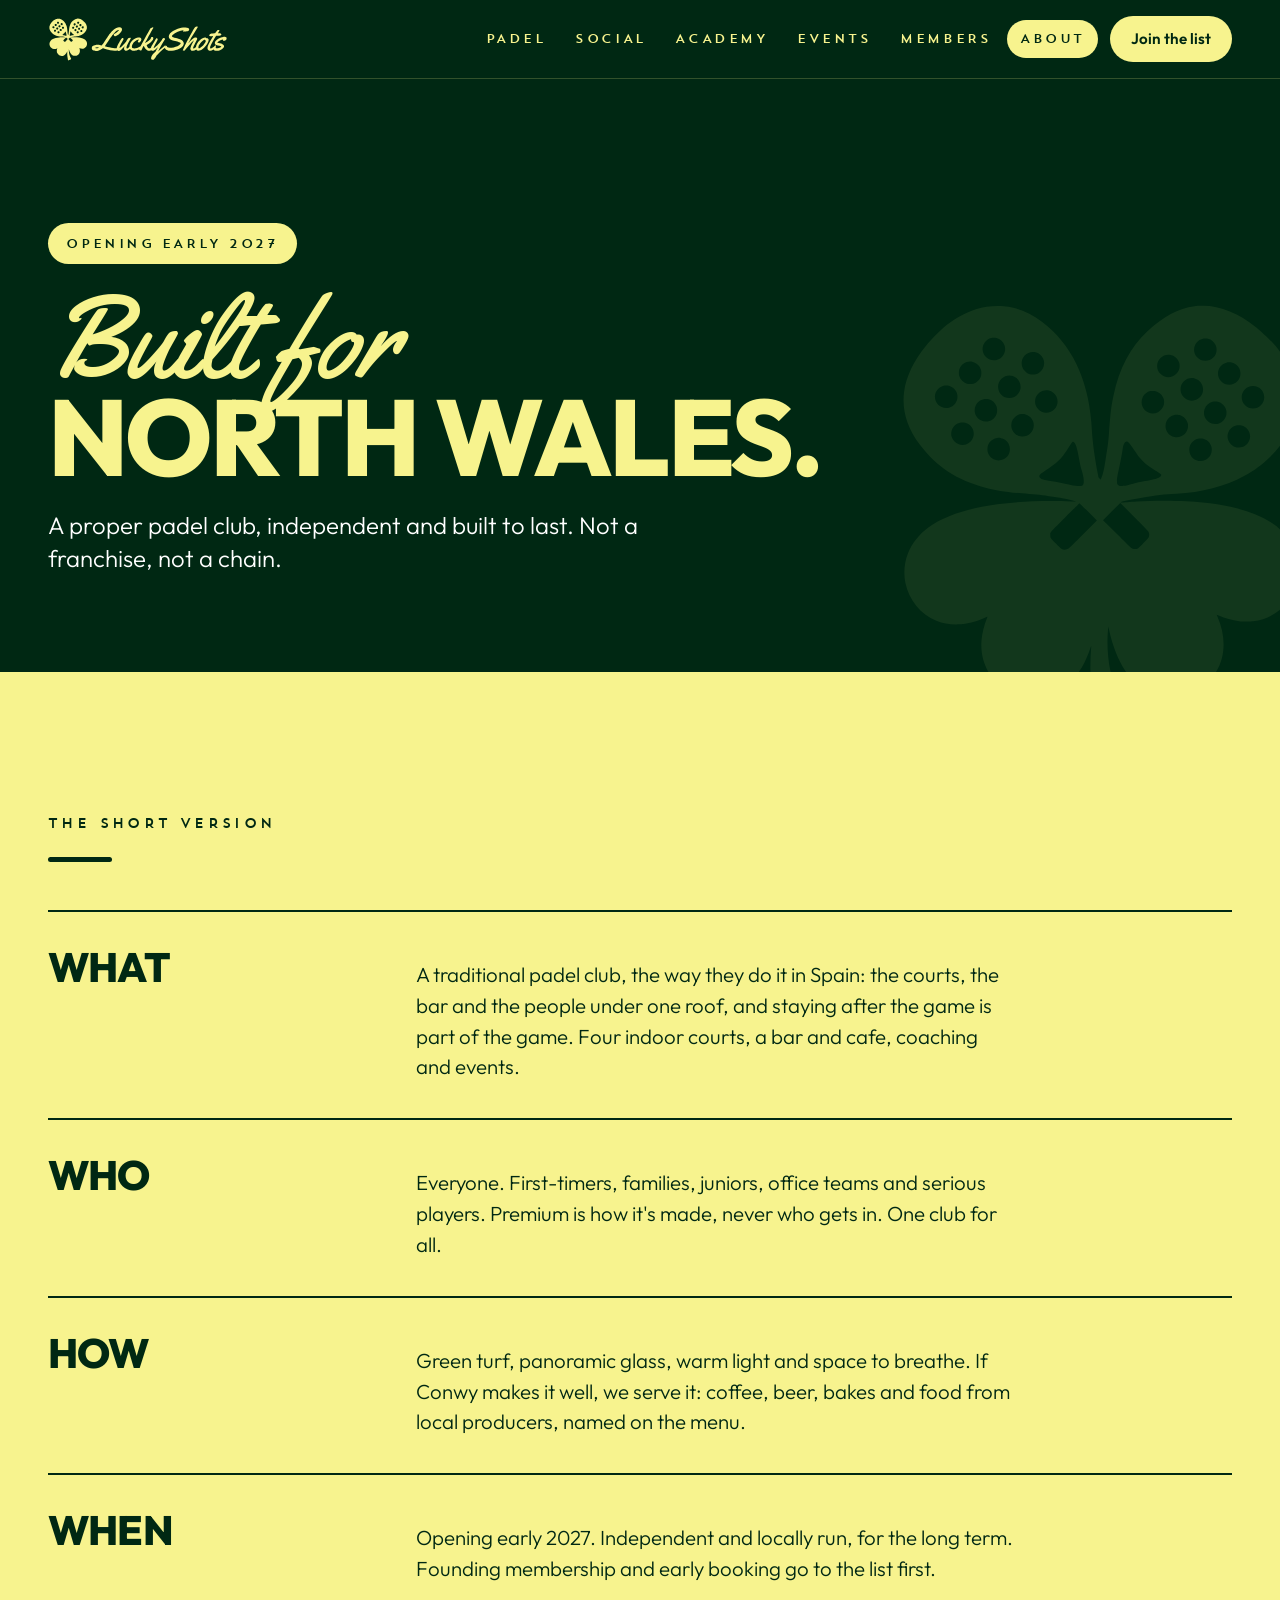
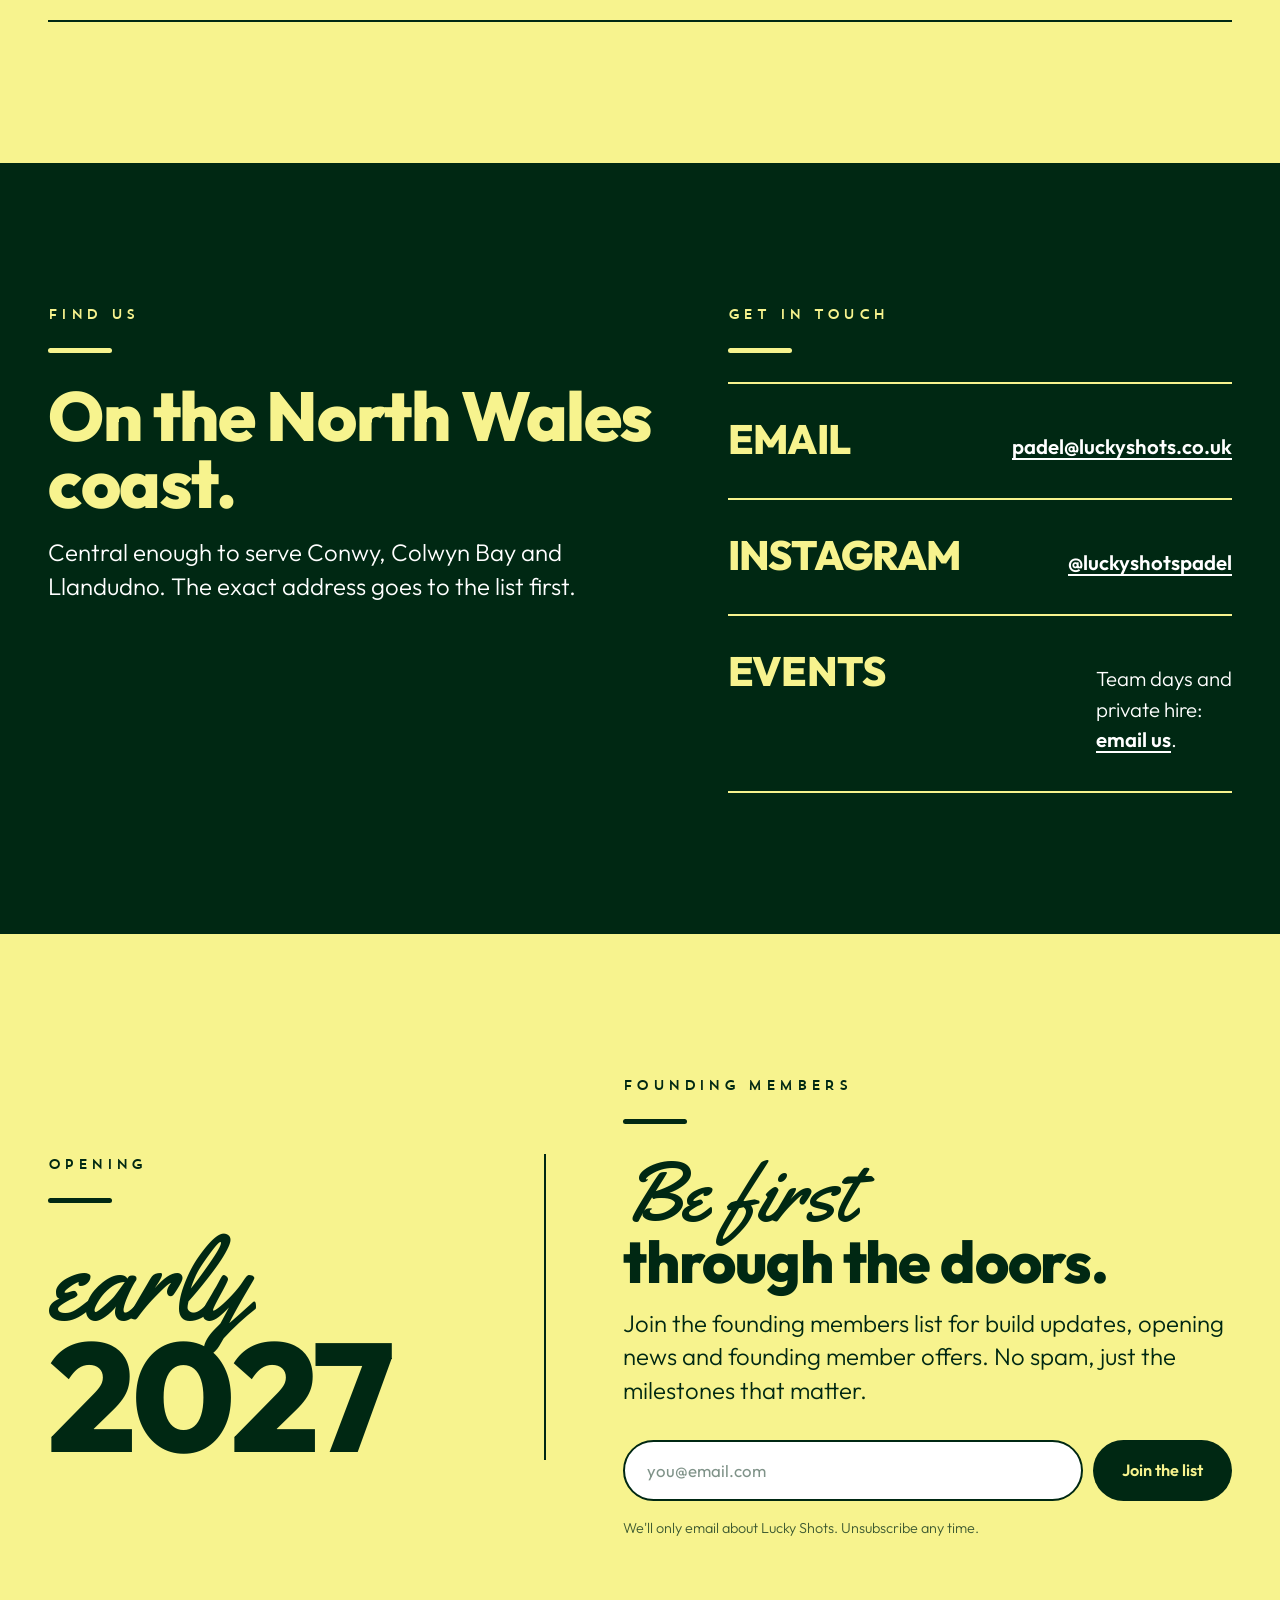
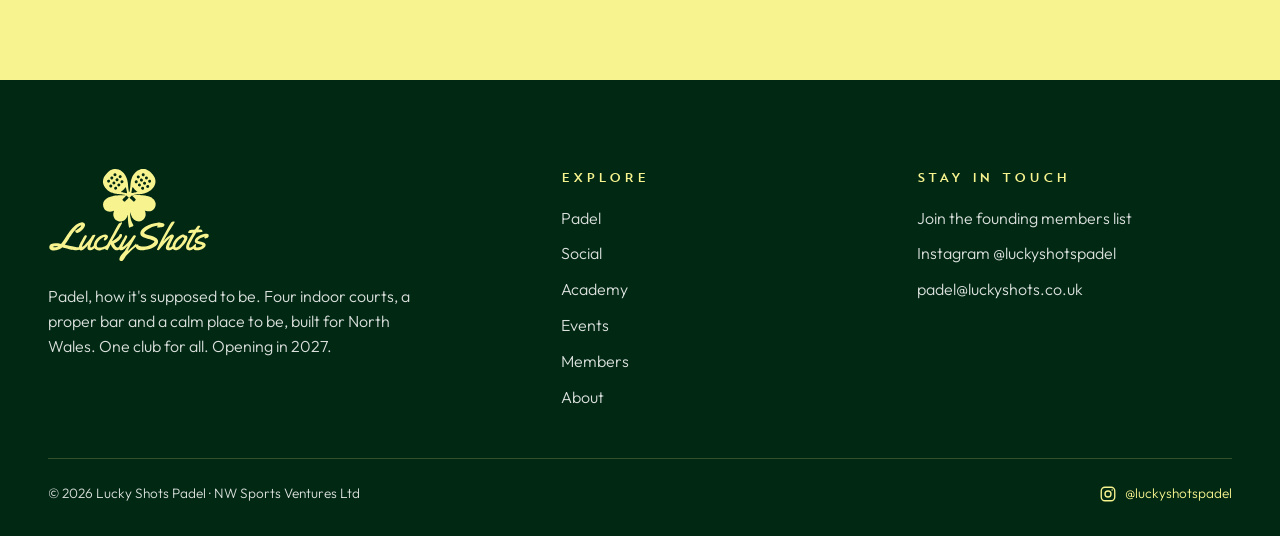
==== commit 88010c2e: "Copy: bring site wording in line with the brand personality Wording only, no design or layout change" ====
--- a/about.html
+++ b/about.html
@@ -32,7 +32,7 @@
       <div class="wrap">
         <span class="chip anim d1">Opening early 2027</span>
         <h1 class="display"><span class="script script-xl">Built for</span>North Wales.</h1>
-        <p class="lead">An independent padel club. Not a franchise, not a chain.</p>
+        <p class="lead">A proper padel club, independent and built to last. Not a franchise, not a chain.</p>
       </div>
     </section>
     <section class="band band-yellow">
@@ -40,9 +40,10 @@
         <span class="eyebrow">The short version</span>
         <span class="rule"></span>
         <div class="rows">
-          <div class="row"><h3>What</h3><p>Four indoor padel courts, a bar and cafe, coaching and events, all under one roof. Built for the area, open to everyone.</p></div>
-          <div class="row"><h3>When</h3><p>Opening early 2027. Founding membership and early booking go to the list first.</p></div>
-          <div class="row"><h3>Who</h3><p>Independent and locally run, for the long term. Lucky Shots is built specifically for North Wales.</p></div>
+          <div class="row"><h3>What</h3><p>A traditional padel club, the way they do it in Spain: the courts, the bar and the people under one roof, and staying after the game is part of the game. Four indoor courts, a bar and cafe, coaching and events.</p></div>
+          <div class="row"><h3>Who</h3><p>Everyone. First-timers, families, juniors, office teams and serious players. Premium is how it's made, never who gets in. One club for all.</p></div>
+          <div class="row"><h3>How</h3><p>Green turf, panoramic glass, warm light and space to breathe. If Conwy makes it well, we serve it: coffee, beer, bakes and food from local producers, named on the menu.</p></div>
+          <div class="row"><h3>When</h3><p>Opening early 2027. Independent and locally run, for the long term. Founding membership and early booking go to the list first.</p></div>
         </div>
       </div>
     </section>
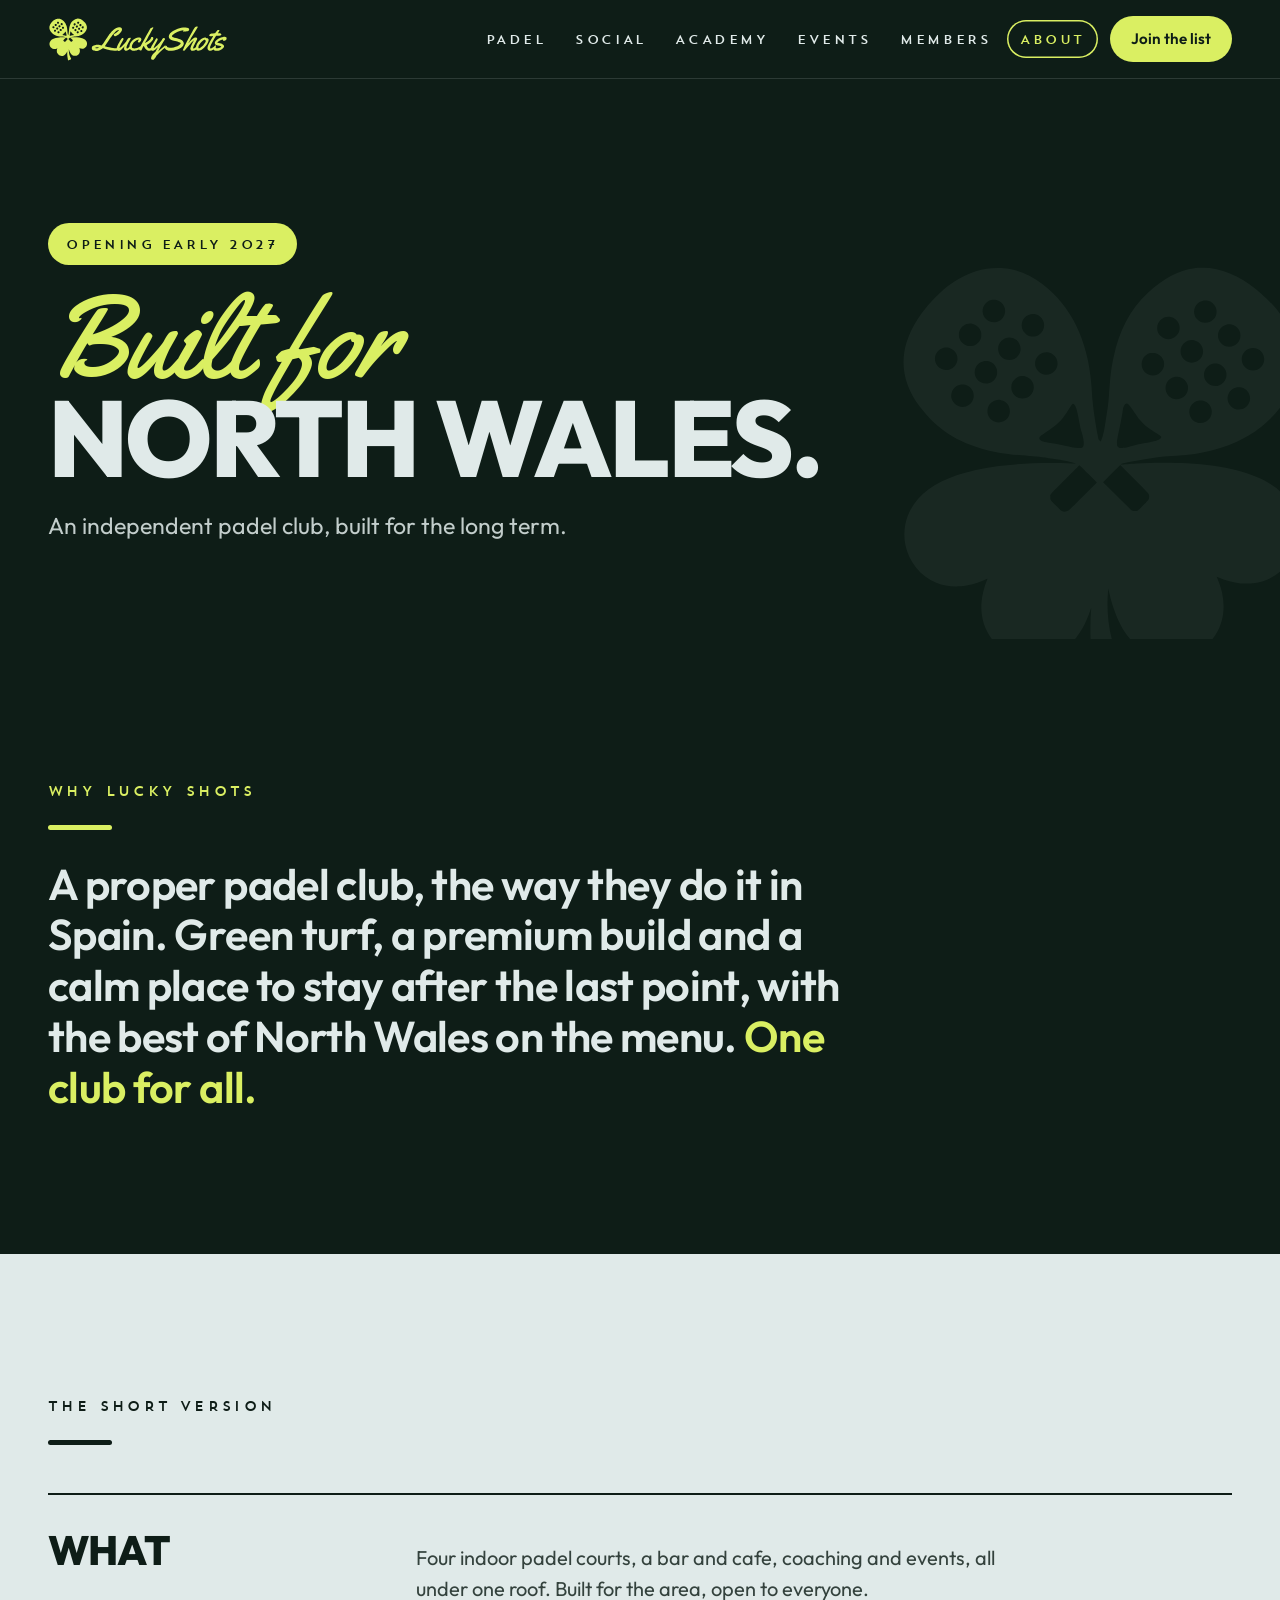
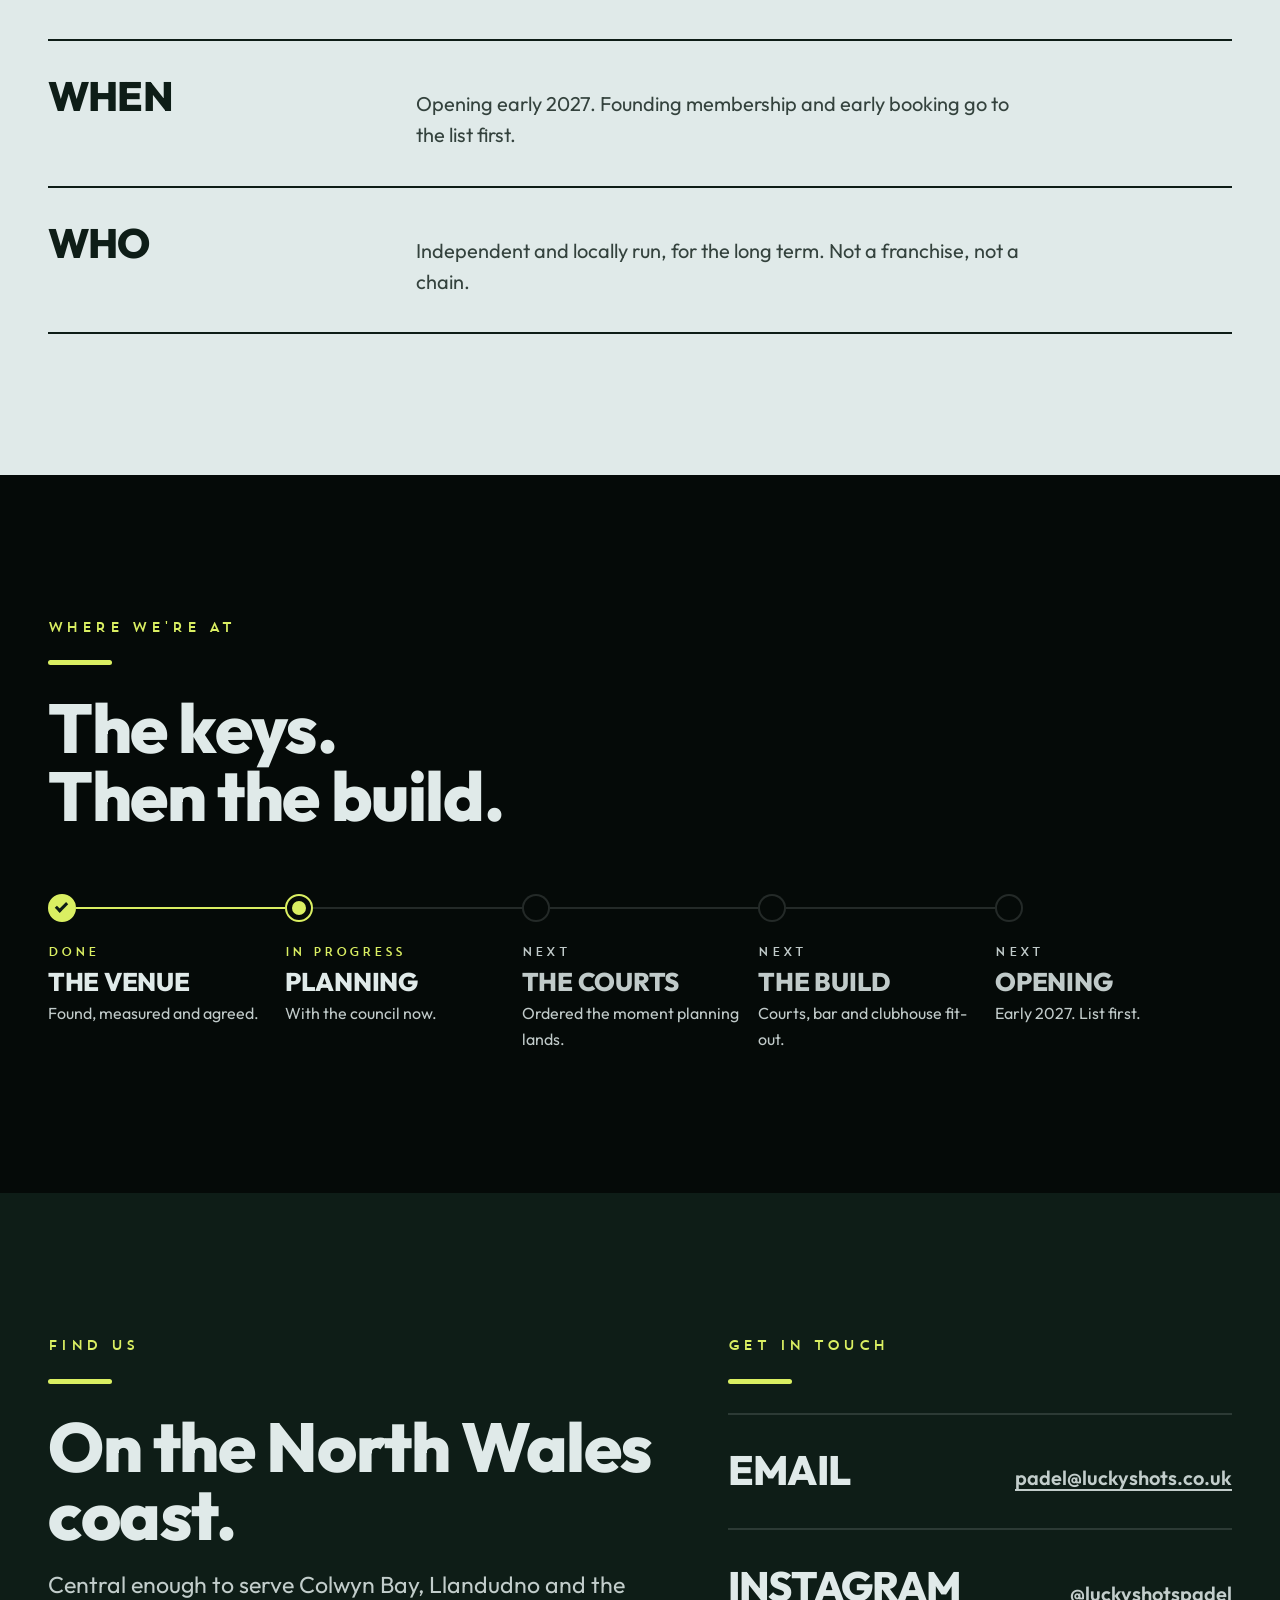
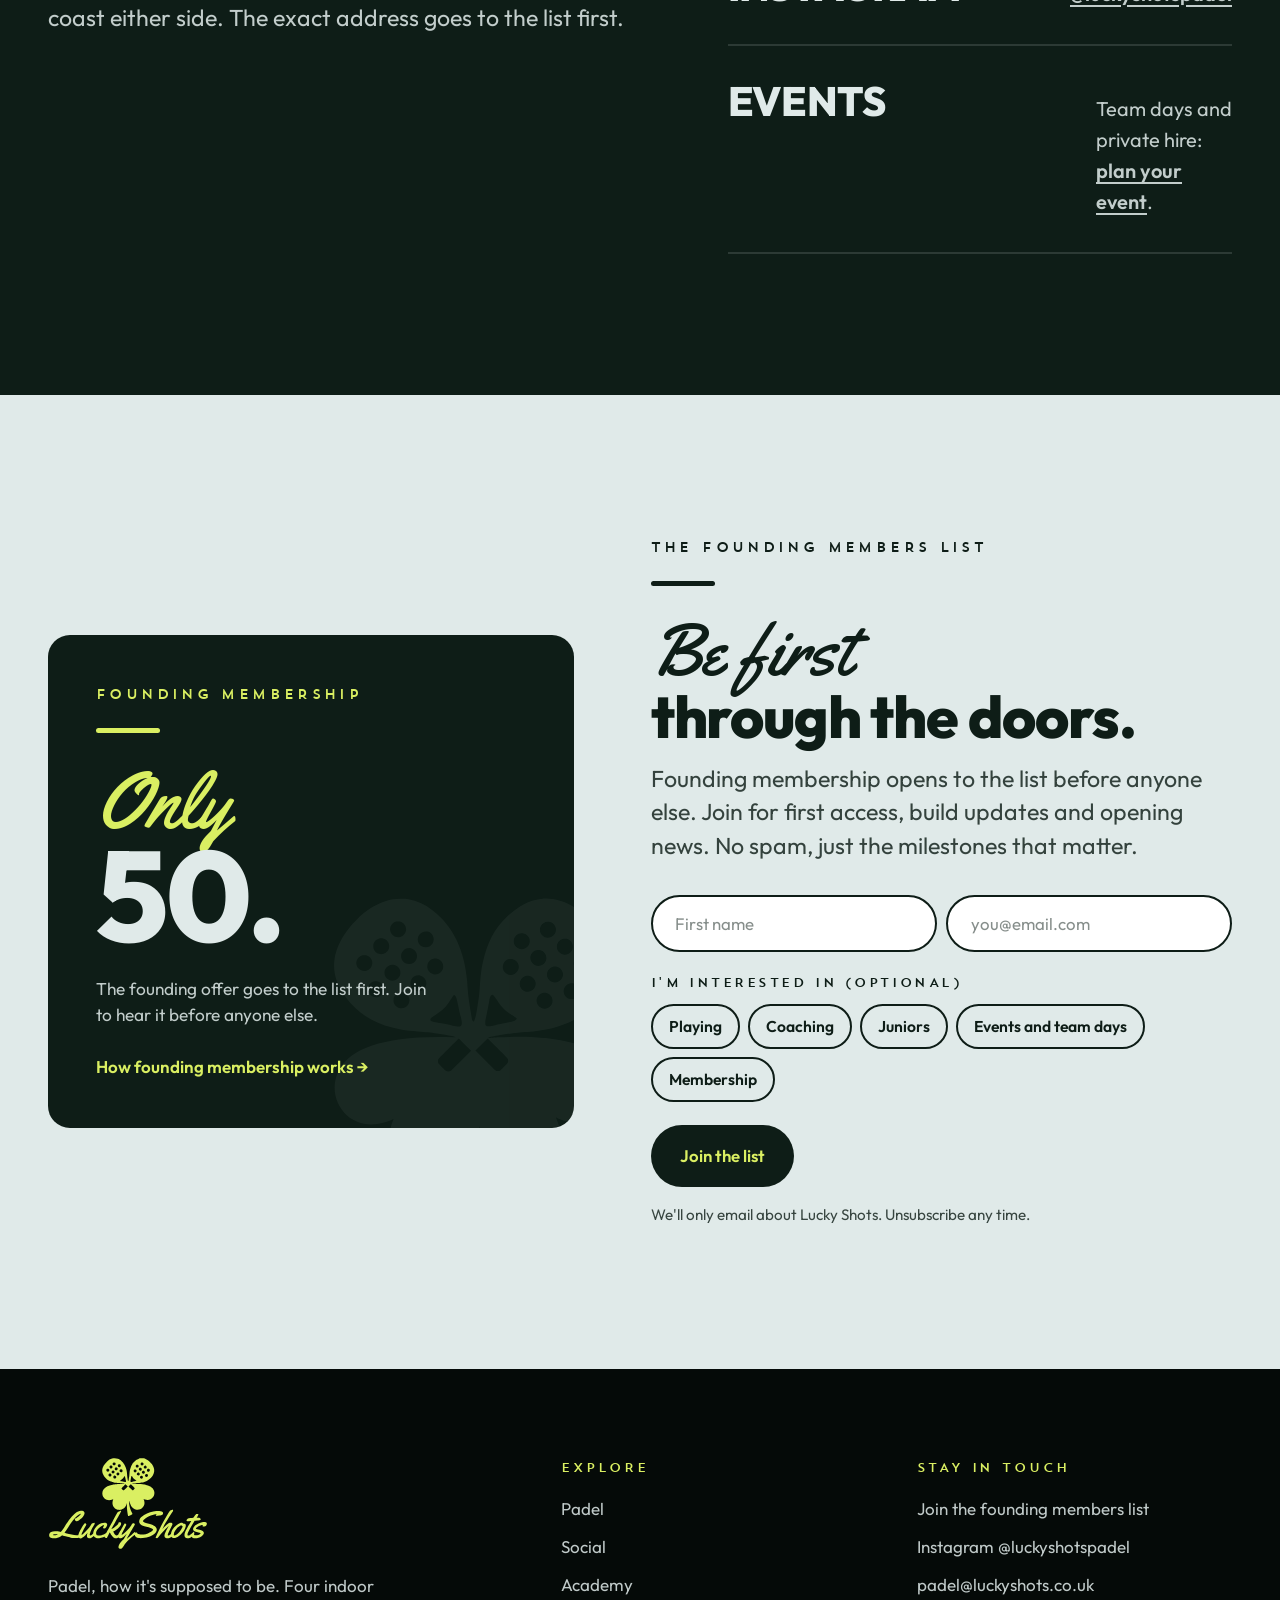
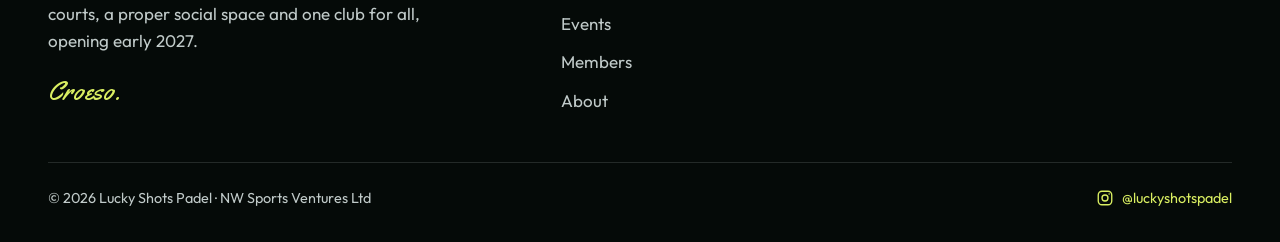
==== commit 5fa42ee4: "Site refresh: new palette, founding membership block, build timeline, richer sign-up - Brand palette" ====
--- a/about.html
+++ b/about.html
@@ -9,13 +9,13 @@
   <meta property="og:description" content="An independent padel club for North Wales. Opening early 2027." />
   <meta property="og:type" content="website" />
   <meta property="og:image" content="assets/favicon-512.png" />
-  <meta name="theme-color" content="#002813" />
+  <meta name="theme-color" content="#0E1D17" />
   <link rel="icon" href="assets/favicon.ico" sizes="any" />
   <link rel="icon" type="image/png" href="assets/favicon-32.png" sizes="32x32" />
   <link rel="apple-touch-icon" href="assets/apple-touch-icon.png" />
   <link rel="preconnect" href="https://fonts.googleapis.com" />
   <link rel="preconnect" href="https://fonts.gstatic.com" crossorigin />
-  <link href="https://fonts.googleapis.com/css2?family=Outfit:wght@300;600;800&family=Yellowtail&display=swap" rel="stylesheet" />
+  <link href="https://fonts.googleapis.com/css2?family=Outfit:wght@300;400;600;800&family=Yellowtail&display=swap" rel="stylesheet" />
   <script>document.documentElement.classList.add('js');</script>
   <link rel="stylesheet" href="styles.css" />
   <script defer src="components.js"></script>
@@ -32,35 +32,51 @@
       <div class="wrap">
         <span class="chip anim d1">Opening early 2027</span>
         <h1 class="display"><span class="script script-xl">Built for</span>North Wales.</h1>
-        <p class="lead">A proper padel club, independent and built to last. Not a franchise, not a chain.</p>
+        <p class="lead">An independent padel club, built for the long term.</p>
       </div>
     </section>
-    <section class="band band-yellow">
+    <section class="band band-dark">
+      <div class="wrap reveal">
+        <span class="eyebrow">Why Lucky Shots</span>
+        <span class="rule"></span>
+        <p class="manifesto">A proper padel club, the way they do it in Spain. Green turf, a premium build and a calm place to stay after the last point, with the best of North Wales on the menu. <em>One club for all.</em></p>
+      </div>
+    </section>
+
+    <section class="band band-mist">
       <div class="wrap reveal">
         <span class="eyebrow">The short version</span>
         <span class="rule"></span>
         <div class="rows">
-          <div class="row"><h3>What</h3><p>A traditional padel club, the way they do it in Spain: the courts, the bar and the people under one roof, and staying after the game is part of the game. Four indoor courts, a bar and cafe, coaching and events.</p></div>
-          <div class="row"><h3>Who</h3><p>Everyone. First-timers, families, juniors, office teams and serious players. Premium is how it's made, never who gets in. One club for all.</p></div>
-          <div class="row"><h3>How</h3><p>Green turf, panoramic glass, warm light and space to breathe. If Conwy makes it well, we serve it: coffee, beer, bakes and food from local producers, named on the menu.</p></div>
-          <div class="row"><h3>When</h3><p>Opening early 2027. Independent and locally run, for the long term. Founding membership and early booking go to the list first.</p></div>
+          <div class="row"><h3>What</h3><p>Four indoor padel courts, a bar and cafe, coaching and events, all under one roof. Built for the area, open to everyone.</p></div>
+          <div class="row"><h3>When</h3><p>Opening early 2027. Founding membership and early booking go to the list first.</p></div>
+          <div class="row"><h3>Who</h3><p>Independent and locally run, for the long term. Not a franchise, not a chain.</p></div>
         </div>
       </div>
     </section>
 
-    <section class="band band-green">
+    <section class="band band-deep">
+      <div class="wrap reveal">
+        <span class="eyebrow">Where we're at</span>
+        <span class="rule"></span>
+        <h2 class="headline">The keys.<br>Then the build.</h2>
+        <site-progress></site-progress>
+      </div>
+    </section>
+
+    <section class="band band-dark">
       <div class="wrap feature reveal" style="align-items:start">
         <div>
           <span class="eyebrow">Find us</span>
           <span class="rule"></span>
           <div class="stage-teaser">
             <h2 class="headline">On the North Wales coast.</h2>
-            <p class="lead" style="margin-top:1.2rem">Central enough to serve Conwy, Colwyn Bay and Llandudno. The exact address goes to the list first.</p>
+            <p class="lead" style="margin-top:1.2rem">Central enough to serve Colwyn Bay, Llandudno and the coast either side. The exact address goes to the list first.</p>
           </div>
           <div class="stage-approved">
-            <h2 class="headline">Mochdre Commerce Park, Colwyn Bay.</h2>
-            <p class="lead" style="margin-top:1.2rem">Just off the A55, easy from Conwy, Colwyn Bay and Llandudno.</p>
-            <div class="btn-row"><a class="btn btn-yellow" href="https://maps.google.com/?q=Mochdre+Commerce+Park+Colwyn+Bay" target="_blank" rel="noopener">Get directions</a></div>
+            <h2 class="headline" data-address>Colwyn Bay.</h2>
+            <p class="lead" style="margin-top:1.2rem">Just off the A55, easy from right along the coast.</p>
+            <div class="btn-row"><a class="btn btn-lime" data-directions hidden href="#" target="_blank" rel="noopener">Get directions</a></div>
           </div>
         </div>
         <div>
@@ -69,7 +85,7 @@
           <div class="rows" style="margin-top:0">
             <div class="row"><h3>Email</h3><p><a data-email href="mailto:padel@luckyshots.co.uk"></a></p></div>
             <div class="row"><h3>Instagram</h3><p><a href="https://instagram.com/luckyshotspadel" target="_blank" rel="noopener">@luckyshotspadel</a></p></div>
-            <div class="row"><h3>Events</h3><p>Team days and private hire: <a data-email href="mailto:padel@luckyshots.co.uk">email us</a>.</p></div>
+            <div class="row"><h3>Events</h3><p>Team days and private hire: <a href="events.html">plan your event</a>.</p></div>
           </div>
         </div>
       </div>
--- a/styles.css
+++ b/styles.css
@@ -9,20 +9,40 @@
 }
 
 /* ============================================================
-   LUCKY SHOTS PADEL: shared stylesheet (2026 carousel style)
-   Two colours only: dark green #002813 and pale yellow #F7F38E,
-   plus white for body copy on green.
-   Type: Outfit 800 for big headlines, Yellowtail for one script
-   word per headline, Trend Sans One for eyebrows and labels,
-   Outfit 300 for body copy.
+   LUCKY SHOTS PADEL: shared stylesheet (brand palette, 31 Oct 2026)
+
+   Four colours, each with one job:
+     Forest Slate #0E1D17  base background, text on Pale Mist
+     Deep Forest  #050A08  depth: footer, hero fade, timeline band
+     Pale Mist    #E0EAE9  calm reading sections, headlines on dark
+     Lime Yellow  #DAEF62  ACCENT ONLY: buttons, chips, script words,
+                           eyebrows, numbers, small highlights
+
+   Lime rules:
+     - Lime goes on the dark colours only. Lime on Pale Mist is
+       unreadable (contrast 1.0:1), so never put lime on a mist band.
+     - No lime background bigger than a button or chip.
+
+   Type: Outfit 800 for big headlines, Yellowtail for one script word
+   in page titles and key moments, Trend Sans One for eyebrows and
+   labels, Outfit 400 for body copy.
    ============================================================ */
 :root{
-  --g:#002813;            /* brand dark green */
-  --g-2:#063a20;          /* slightly lifted green for cards on green */
-  --y:#F7F38E;            /* brand pale yellow */
+  --ink:#0E1D17;          /* Forest Slate: base */
+  --deep:#050A08;         /* Deep Forest: depth */
+  --mist:#E0EAE9;         /* Pale Mist: reading sections */
+  --lime:#DAEF62;         /* Lime Yellow: accent only */
+  --lift:#16291F;         /* card surface on Forest Slate */
   --white:#ffffff;
-  --y-20:rgba(247,243,142,.2);
-  --w-80:rgba(255,255,255,.86);
+
+  --on-dark:rgba(224,234,233,.86);   /* body copy on dark */
+  --on-mist:rgba(14,29,23,.82);      /* body copy on mist */
+  --line-dark:rgba(224,234,233,.14);
+  --line-mist:rgba(14,29,23,.16);
+
+  /* older names kept so nothing outside this file breaks */
+  --g:var(--ink);
+  --y:var(--lime);
 
   --f-display:'trend_sansone',"Outfit",system-ui,sans-serif;
   --f-script:"Yellowtail",cursive;
@@ -41,28 +61,38 @@
 html{ -webkit-text-size-adjust:100%; scroll-behavior:smooth; }
 @media (prefers-reduced-motion:reduce){ html{ scroll-behavior:auto; } }
 body{
-  margin:0; font-family:var(--f-body); font-weight:300;
-  color:var(--white); background:var(--g); line-height:1.55;
+  margin:0; font-family:var(--f-body); font-weight:400; font-size:1.0625rem;
+  color:var(--on-dark); background:var(--ink); line-height:1.6;
   -webkit-font-smoothing:antialiased; text-rendering:optimizeLegibility;
 }
 img{ max-width:100%; display:block; height:auto; }
 a{ color:inherit; text-decoration:none; }
 button{ font:inherit; cursor:pointer; }
 h1,h2,h3,h4,p{ margin:0; }
-::selection{ background:var(--y); color:var(--g); }
-.skip{ position:absolute; left:-999px; top:0; z-index:300; background:var(--y); color:var(--g); padding:.7rem 1rem; font-weight:600; }
+::selection{ background:var(--lime); color:var(--ink); }
+.skip{ position:absolute; left:-999px; top:0; z-index:300; background:var(--lime); color:var(--ink); padding:.7rem 1rem; font-weight:600; }
 .skip:focus{ left:0; }
-:focus-visible{ outline:3px solid var(--y); outline-offset:3px; border-radius:6px; }
-.band-yellow :focus-visible{ outline-color:var(--g); }
+:focus-visible{ outline:3px solid var(--lime); outline-offset:3px; border-radius:6px; }
+.band-mist :focus-visible{ outline-color:var(--ink); }
 
 .wrap{ width:min(100% - 2*var(--gutter), var(--wrap)); margin-inline:auto; }
+.inline-link{ font-weight:600; text-decoration:underline; text-underline-offset:4px; color:var(--lime); }
+.band-mist .inline-link{ color:var(--ink); }
 
 /* ---------- bands (each section reads like one slide) ---------- */
 .band{ position:relative; padding-block:clamp(4.5rem,11vw,9rem); overflow:hidden; }
-.band-green{ background:var(--g); color:var(--y); }
-.band-yellow{ background:var(--y); color:var(--g); }
+.band-dark, .band-green{ background:var(--ink); color:var(--mist); }
+.band-deep{ background:var(--deep); color:var(--mist); }
+.band-mist, .band-yellow{ background:var(--mist); color:var(--ink); }
 .band-tight{ padding-block:clamp(3rem,7vw,5.5rem); }
-.band-green + .band-green{ border-top:1px solid var(--y-20); }
+.band-dark + .band-dark{ border-top:1px solid var(--line-dark); }
+
+/* accents: lime on dark, ink on mist */
+.band-dark .eyebrow, .band-deep .eyebrow, .page-hero .eyebrow, .hero .eyebrow,
+.band-dark .rule, .band-deep .rule, .page-hero .rule,
+.band-dark .script, .band-deep .script, .hero .script, .page-hero .script,
+.band-dark .count, .band-deep .count{ color:var(--lime); }
+.band-dark .rule, .band-deep .rule, .page-hero .rule{ background:var(--lime); }
 
 /* ---------- type ---------- */
 .eyebrow{
@@ -86,35 +116,37 @@
 .script{ font-family:var(--f-script); font-weight:400; letter-spacing:0; text-transform:none; }
 .script-xl{ display:block; font-size:clamp(3.4rem,9vw,8rem); line-height:.85; }
 .script-lg{ display:block; font-size:clamp(2.8rem,6.6vw,5.6rem); line-height:.95; }
-.lead{ font-weight:300; font-size:clamp(1.15rem,1.9vw,1.5rem); line-height:1.4; max-width:40ch; }
-.band-green .lead, .hero .lead, .page-hero .lead{ color:var(--white); }
-.band-yellow .lead{ color:var(--g); }
+.lead{ font-weight:400; font-size:clamp(1.15rem,1.9vw,1.45rem); line-height:1.45; max-width:42ch; }
+.band-dark .lead, .band-deep .lead, .hero .lead, .page-hero .lead{ color:var(--on-dark); }
+.band-mist .lead{ color:var(--on-mist); }
 .center{ text-align:center; }
 .center .lead{ margin-inline:auto; }
-.count{ font-family:var(--f-display); font-size:.82rem; letter-spacing:.22em; opacity:.8; }
+.count{ font-family:var(--f-display); font-size:.82rem; letter-spacing:.22em; }
+.small-print{ font-size:.95rem; opacity:.8; margin-top:1rem; }
 
 /* ---------- chip + buttons ---------- */
 .chip{
   display:inline-flex; align-items:center; gap:.6rem;
-  background:var(--y); color:var(--g); border-radius:999px;
+  background:var(--lime); color:var(--ink); border-radius:999px;
   font-family:var(--f-display); font-size:clamp(.78rem,1vw,.9rem); letter-spacing:.2em; text-transform:uppercase;
   padding:.7rem 1.15rem .62rem;
 }
+.chip .sep{ opacity:.45; }
 .btn{
   display:inline-flex; align-items:center; justify-content:center; gap:.6rem;
-  font-family:var(--f-body); font-weight:600; font-size:1.02rem; letter-spacing:0;
+  font-family:var(--f-body); font-weight:600; font-size:1.05rem; letter-spacing:0;
   padding:1rem 1.7rem; border-radius:999px; border:2px solid transparent;
   transition:transform .25s var(--ease), background .25s var(--ease), color .25s var(--ease), border-color .25s var(--ease);
   white-space:nowrap;
 }
 .btn:hover{ transform:translateY(-2px); }
-.btn-yellow{ background:var(--y); color:var(--g); }
-.btn-yellow:hover{ background:#fff; }
-.btn-green{ background:var(--g); color:var(--y); }
-.btn-green:hover{ background:#0b4d2a; }
+.btn-lime, .btn-yellow{ background:var(--lime); color:var(--ink); }
+.btn-lime:hover, .btn-yellow:hover{ background:var(--mist); }
+.btn-ink, .btn-green{ background:var(--ink); color:var(--lime); }
+.btn-ink:hover, .btn-green:hover{ background:var(--deep); }
 .btn-line{ border-color:currentColor; color:inherit; background:transparent; }
-.band-green .btn-line:hover, .hero .btn-line:hover, .page-hero .btn-line:hover{ background:var(--y); color:var(--g); border-color:var(--y); }
-.band-yellow .btn-line:hover{ background:var(--g); color:var(--y); border-color:var(--g); }
+.band-dark .btn-line:hover, .band-deep .btn-line:hover, .hero .btn-line:hover, .page-hero .btn-line:hover{ background:var(--mist); color:var(--ink); border-color:var(--mist); }
+.band-mist .btn-line:hover{ background:var(--ink); color:var(--mist); border-color:var(--ink); }
 .btn-row{ display:flex; flex-wrap:wrap; gap:.8rem; margin-top:2.2rem; }
 .center .btn-row{ justify-content:center; }
 @media (max-width:520px){ .btn-row .btn{ width:100%; } }
@@ -122,47 +154,47 @@
 /* ============================================================
    HEADER + DECISION-DAY BANNER (rendered by components.js)
    ============================================================ */
-site-header, site-footer, site-join{ display:block; }
-site-header:not(:defined){ min-height:78px; background:var(--g); }
+site-header, site-footer, site-join, site-progress{ display:block; }
+site-header:not(:defined){ min-height:78px; background:var(--ink); }
 .hdr{
-  position:sticky; top:0; z-index:100; background:var(--g); color:var(--y);
-  border-bottom:1px solid var(--y-20);
+  position:sticky; top:0; z-index:100; background:var(--ink); color:var(--mist);
+  border-bottom:1px solid var(--line-dark);
   transition:background-color .35s var(--ease), border-color .35s var(--ease);
 }
 body.has-video-hero .hdr{ position:fixed; left:0; right:0; background:transparent; border-bottom-color:transparent; }
-body.has-video-hero .hdr.scrolled{ background:var(--g); border-bottom-color:var(--y-20); }
+body.has-video-hero .hdr.scrolled{ background:var(--ink); border-bottom-color:var(--line-dark); }
 .hdr-row{ display:flex; align-items:center; justify-content:space-between; gap:1rem; height:78px; }
 .hdr-logo{
-  display:block; height:44px; width:180px; background:var(--y);
+  display:block; height:44px; width:180px; background:var(--lime);
   -webkit-mask:url("assets/logo_header.svg") left center/contain no-repeat;
   mask:url("assets/logo_header.svg") left center/contain no-repeat;
 }
 .hdr-nav{ display:flex; align-items:center; gap:.2rem; }
 .hdr-nav a{
   font-family:var(--f-display); font-size:.8rem; letter-spacing:.2em; text-transform:uppercase;
-  color:var(--y); padding:.55rem .8rem; border-radius:999px; transition:background .2s var(--ease), color .2s var(--ease);
-}
-.hdr-nav a:hover{ background:var(--y-20); }
-.hdr-nav a[aria-current="page"]{ background:var(--y); color:var(--g); }
-.hdr-nav a.hdr-cta{ margin-left:.6rem; background:var(--y); color:var(--g); font-family:var(--f-body); font-weight:600; letter-spacing:0; text-transform:none; font-size:.95rem; padding:.7rem 1.3rem; }
-.hdr-nav a.hdr-cta:hover{ background:#fff; }
-.hdr-burger{ display:none; background:none; border:0; color:var(--y); padding:.4rem; line-height:0; }
+  color:var(--mist); padding:.55rem .8rem; border-radius:999px; transition:background .2s var(--ease), color .2s var(--ease);
+}
+.hdr-nav a:hover{ background:var(--line-dark); }
+.hdr-nav a[aria-current="page"]{ color:var(--lime); box-shadow:inset 0 0 0 1.5px var(--lime); }
+.hdr-nav a.hdr-cta{ margin-left:.6rem; background:var(--lime); color:var(--ink); font-family:var(--f-body); font-weight:600; letter-spacing:0; text-transform:none; font-size:.95rem; padding:.7rem 1.3rem; }
+.hdr-nav a.hdr-cta:hover{ background:var(--mist); }
+.hdr-burger{ display:none; background:none; border:0; color:var(--mist); padding:.4rem; line-height:0; }
 .hdr-burger svg{ width:30px; height:30px; }
 @media (max-width:900px){
   .hdr-burger{ display:inline-flex; }
   .hdr-nav{
     position:absolute; left:0; right:0; top:78px; flex-direction:column; align-items:stretch; gap:.1rem;
-    background:var(--g); padding:1rem var(--gutter) 1.6rem; border-bottom:1px solid var(--y-20);
+    background:var(--ink); padding:1rem var(--gutter) 1.6rem; border-bottom:1px solid var(--line-dark);
     opacity:0; transform:translateY(-10px); pointer-events:none; transition:opacity .25s var(--ease), transform .25s var(--ease);
   }
   .hdr-nav.open{ opacity:1; transform:none; pointer-events:auto; }
   .hdr-nav a{ font-size:1rem; padding:.85rem .6rem; }
   .hdr-nav a.hdr-cta{ margin:.8rem 0 0; text-align:center; justify-content:center; font-size:1.05rem; padding:1rem; }
-  .hdr-nav a[aria-current="page"]{ background:transparent; color:var(--y); text-decoration:underline; text-underline-offset:6px; }
+  .hdr-nav a[aria-current="page"]{ box-shadow:none; text-decoration:underline; text-underline-offset:6px; }
 }
 
 /* decision-day banner: hidden until SITE.stage is "approved" */
-.stage-banner{ display:none; background:var(--y); color:var(--g); text-align:center; font-size:.98rem; padding:.7rem var(--gutter); position:relative; z-index:101; }
+.stage-banner{ display:none; background:var(--mist); color:var(--ink); text-align:center; font-size:.98rem; padding:.7rem var(--gutter); position:relative; z-index:101; }
 .stage-banner p{ margin:0; }
 .stage-banner strong{ font-weight:800; text-transform:uppercase; letter-spacing:.02em; }
 .stage-banner a{ font-weight:600; text-decoration:underline; text-underline-offset:3px; margin-left:.35rem; white-space:nowrap; }
@@ -178,7 +210,7 @@
    VIDEO HERO (home, padel, social, academy)
    ============================================================ */
 .hero{
-  position:relative; overflow:hidden; background:var(--g); color:var(--y);
+  position:relative; overflow:hidden; background:var(--ink) center/cover no-repeat; color:var(--mist);
   min-height:100vh; min-height:100svh;
   display:flex; align-items:flex-end;
   padding:clamp(7rem,14vw,9rem) 0 clamp(3rem,7vw,5.5rem);
@@ -186,23 +218,23 @@
 .hero-video{ position:absolute; inset:0; width:100%; height:100%; object-fit:cover; z-index:0; }
 .hero::before{
   content:""; position:absolute; inset:0; z-index:1; pointer-events:none;
-  background:linear-gradient(180deg, rgba(0,40,19,.7) 0%, rgba(0,40,19,.15) 26%, rgba(0,40,19,.2) 45%, rgba(0,40,19,.88) 78%, #002813 100%);
+  background:linear-gradient(180deg, rgba(14,29,23,.72) 0%, rgba(14,29,23,.15) 26%, rgba(14,29,23,.22) 45%, rgba(14,29,23,.9) 78%, #0E1D17 100%);
 }
 .hero-inner{ position:relative; z-index:2; }
 .hero .chip{ margin-bottom:1.6rem; }
-.hero .display{ font-size:clamp(3.2rem,10vw,9rem); }
+.hero .display{ font-size:clamp(3rem,8.6vw,7.8rem); max-width:13ch; }
 .hero .lead{ margin-top:1.4rem; }
 .hero-foot{ display:flex; justify-content:space-between; align-items:flex-end; gap:1rem; flex-wrap:wrap; }
-.scroll-cue{ font-family:var(--f-display); font-size:.8rem; letter-spacing:.24em; color:var(--y); opacity:.9; padding-bottom:1.1rem; }
+.scroll-cue{ font-family:var(--f-display); font-size:.8rem; letter-spacing:.24em; color:var(--mist); opacity:.9; padding-bottom:1.1rem; }
 @media (max-width:640px){ .scroll-cue{ display:none; } }
 
 /* ============================================================
    PAGE HERO (events, members, about: no video)
    ============================================================ */
-.page-hero{ background:var(--g); color:var(--y); padding:clamp(5rem,12vw,9rem) 0 clamp(3.5rem,8vw,6rem); position:relative; overflow:hidden; }
+.page-hero{ background:var(--ink); color:var(--mist); padding:clamp(5rem,12vw,9rem) 0 clamp(3.5rem,8vw,6rem); position:relative; overflow:hidden; }
 .page-hero::after{
   content:""; position:absolute; right:-4%; bottom:-14%; width:min(44vw,460px); aspect-ratio:1; pointer-events:none;
-  background:var(--y); opacity:.07;
+  background:var(--mist); opacity:.05;
   -webkit-mask:url("assets/lucky_shots_clover.svg") center/contain no-repeat; mask:url("assets/lucky_shots_clover.svg") center/contain no-repeat;
 }
 .page-hero .wrap{ position:relative; z-index:2; }
@@ -210,11 +242,10 @@
 .page-hero .lead{ margin-top:1.4rem; }
 
 /* ============================================================
-   STATEMENT (slide 3: stacked lines)
+   STATEMENT (stacked lines)
    ============================================================ */
 .statement{ display:grid; grid-template-columns:repeat(3,1fr); gap:clamp(1.5rem,4vw,3.5rem); }
 .statement .mid{ font-size:clamp(1.9rem,3.6vw,3rem); }
-.statement .script{ font-size:1.35em; line-height:.9; }
 @media (max-width:820px){ .statement{ grid-template-columns:1fr; gap:1.6rem; } }
 
 /* ============================================================
@@ -227,33 +258,33 @@
 
 .card{
   position:relative; display:flex; flex-direction:column; overflow:hidden;
-  border-radius:var(--radius); background:var(--g-2); color:var(--y);
-  border:1px solid var(--y-20);
+  border-radius:var(--radius); background:var(--lift); color:var(--mist);
+  border:1px solid var(--line-dark);
   transition:transform .45s var(--ease), border-color .45s var(--ease);
 }
-.band-yellow .card{ background:var(--g); border-color:transparent; }
-a.card:hover{ transform:translateY(-6px); border-color:var(--y); }
-.card-media{ position:relative; aspect-ratio:16/10; overflow:hidden; background:var(--g); }
+.band-mist .card{ background:var(--ink); border-color:transparent; }
+a.card:hover{ transform:translateY(-6px); border-color:var(--lime); }
+.card-media{ position:relative; aspect-ratio:16/10; overflow:hidden; background:var(--ink); }
 .card-media::before{ /* clover shows if the photo is missing */
-  content:""; position:absolute; inset:28%; background:var(--y); opacity:.14;
+  content:""; position:absolute; inset:28%; background:var(--mist); opacity:.1;
   -webkit-mask:url("assets/lucky_shots_clover.svg") center/contain no-repeat; mask:url("assets/lucky_shots_clover.svg") center/contain no-repeat;
 }
 .card-media img{ position:absolute; inset:0; width:100%; height:100%; object-fit:cover; transition:transform .8s var(--ease); }
-.card-media::after{ content:""; position:absolute; inset:0; background:linear-gradient(180deg,transparent 55%,rgba(0,40,19,.55)); }
+.card-media::after{ content:""; position:absolute; inset:0; background:linear-gradient(180deg,transparent 55%,rgba(14,29,23,.55)); }
 a.card:hover .card-media img{ transform:scale(1.04); }
 .card-body{ padding:clamp(1.4rem,2.6vw,2.1rem); display:flex; flex-direction:column; gap:.7rem; flex:1; }
-.card .count{ color:var(--y); }
-.card h3{ font-weight:800; letter-spacing:-.02em; text-transform:uppercase; font-size:clamp(1.9rem,3vw,2.6rem); line-height:.95; }
-.card p{ color:var(--w-80); font-size:1.02rem; line-height:1.55; }
-.card-link{ margin-top:auto; padding-top:.8rem; display:inline-flex; align-items:center; gap:.5rem; font-weight:600; color:var(--y); }
+.card .count{ color:var(--lime); }
+.card h3{ font-weight:800; letter-spacing:-.02em; text-transform:uppercase; font-size:clamp(1.9rem,3vw,2.6rem); line-height:.95; color:var(--mist); }
+.card p{ color:var(--on-dark); font-size:1.05rem; line-height:1.6; }
+.card-link{ margin-top:auto; padding-top:.8rem; display:inline-flex; align-items:center; gap:.5rem; font-weight:600; color:var(--lime); }
 .card-link::after{ content:"\2192"; transition:transform .3s var(--ease); }
 a.card:hover .card-link::after{ transform:translateX(5px); }
 .card ul{ list-style:none; margin:.3rem 0 0; padding:0; display:flex; flex-direction:column; gap:1rem; }
-.card li strong{ display:block; font-family:var(--f-display); font-weight:normal; font-size:.88rem; letter-spacing:.18em; text-transform:uppercase; color:var(--y); margin-bottom:.2rem; }
-.card li span{ color:var(--w-80); font-size:1rem; line-height:1.5; }
+.card li strong{ display:block; font-family:var(--f-display); font-weight:normal; font-size:.88rem; letter-spacing:.18em; text-transform:uppercase; color:var(--lime); margin-bottom:.2rem; }
+.card li span{ color:var(--on-dark); font-size:1.02rem; line-height:1.55; }
 .tags{ display:flex; flex-wrap:wrap; gap:.45rem; margin-top:.4rem; }
-.tags span{ font-size:.85rem; font-weight:600; border:1px solid var(--y-20); color:var(--y); border-radius:999px; padding:.3rem .8rem; }
-.note{ font-family:var(--f-display); font-size:.78rem; letter-spacing:.18em; text-transform:uppercase; color:var(--y); opacity:.75; margin-top:auto; padding-top:.4rem; }
+.tags span{ font-size:.88rem; font-weight:600; border:1px solid var(--line-dark); color:var(--mist); border-radius:999px; padding:.3rem .8rem; }
+.note{ font-family:var(--f-display); font-size:.78rem; letter-spacing:.18em; text-transform:uppercase; color:var(--lime); margin-top:auto; padding-top:.4rem; }
 
 /* home: five reasons bento (feature card spans two rows) */
 .bento{ display:grid; grid-template-columns:1.2fr 1fr 1fr; gap:clamp(1rem,2vw,1.4rem); margin-top:clamp(2.5rem,5vw,4rem); }
@@ -262,11 +293,11 @@
 .bento .card-feature h3{ font-size:clamp(2.4rem,4vw,3.4rem); }
 .bento .card:not(.card-feature) .card-media{ aspect-ratio:16/9; }
 .bento .card:not(.card-feature) h3{ font-size:clamp(1.6rem,2.2vw,2rem); }
-.bento .card:not(.card-feature) p{ font-size:.97rem; }
+.bento .card:not(.card-feature) p{ font-size:1rem; }
 @media (max-width:980px){ .bento{ grid-template-columns:1fr 1fr; } .bento .card-feature{ grid-column:1 / 3; grid-row:auto; } .bento .card-feature .card-media{ min-height:0; aspect-ratio:16/9; flex:none; } }
 @media (max-width:640px){ .bento{ grid-template-columns:1fr; } .bento .card-feature{ grid-column:1; } }
 
-/* two-column feature (events corporate hire, members founding pitch) */
+/* two-column feature */
 .feature{ display:grid; grid-template-columns:1.1fr .9fr; gap:clamp(2rem,5vw,5rem); align-items:center; }
 @media (max-width:820px){ .feature{ grid-template-columns:1fr; } }
 
@@ -274,56 +305,219 @@
 .rows{ margin-top:clamp(2rem,4vw,3rem); border-top:2px solid currentColor; }
 .row{ display:grid; grid-template-columns:minmax(160px,320px) 1fr; gap:1rem 3rem; padding:clamp(1.4rem,3vw,2.2rem) 0; border-bottom:2px solid currentColor; align-items:baseline; }
 .row h3{ font-weight:800; text-transform:uppercase; letter-spacing:-.02em; font-size:clamp(1.7rem,3.2vw,2.6rem); line-height:1; }
-.row p{ font-size:clamp(1.05rem,1.6vw,1.3rem); line-height:1.5; max-width:46ch; }
-.band-green .row p{ color:var(--white); }
+.row p{ font-size:clamp(1.05rem,1.6vw,1.25rem); line-height:1.55; max-width:48ch; }
+.band-dark .row, .band-dark .rows{ border-color:var(--line-dark); }
+.band-dark .row p{ color:var(--on-dark); }
+.band-mist .row p{ color:var(--on-mist); }
 .row a{ font-weight:600; text-decoration:underline; text-underline-offset:4px; }
 @media (max-width:640px){ .row{ grid-template-columns:1fr; gap:.5rem; } }
 
 /* ============================================================
-   JOIN (slide 6) - rendered by <site-join> in components.js
-   ============================================================ */
-.join{ display:grid; grid-template-columns:.9fr 1.1fr; gap:clamp(2.5rem,6vw,6rem); align-items:center; }
-@media (max-width:860px){ .join{ grid-template-columns:1fr; } }
-.join-open{ border-right:2px solid var(--g); padding-right:clamp(1rem,4vw,4rem); }
-@media (max-width:860px){ .join-open{ border-right:0; padding-right:0; border-bottom:2px solid var(--g); padding-bottom:2.5rem; } }
-.join-open .script-xl{ font-size:clamp(4rem,9vw,7.5rem); }
-.join-open .display{ font-size:clamp(5rem,12vw,10rem); line-height:.85; }
+   PROGRESS TIMELINE (<site-progress>, home + about)
+   ============================================================ */
+.progress{ list-style:none; margin:clamp(2.5rem,5vw,4rem) 0 0; padding:0; display:grid; grid-template-columns:repeat(5,1fr); gap:0; counter-reset:step; }
+.progress li{ position:relative; padding:0 1.2rem 0 0; }
+.progress li::before{ /* connector to the next step */
+  content:""; position:absolute; top:13px; left:28px; right:0; height:2px; background:var(--line-dark);
+}
+.progress li:last-child::before{ display:none; }
+.progress li.done::before{ background:var(--lime); }
+.progress .dot{ position:relative; z-index:1; display:block; width:28px; height:28px; border-radius:50%; border:2px solid var(--line-dark); background:var(--deep); }
+.progress .done .dot{ background:var(--lime); border-color:var(--lime); }
+.progress .done .dot::after{ content:""; position:absolute; left:8px; top:4px; width:7px; height:12px; border:solid var(--ink); border-width:0 3px 3px 0; transform:rotate(45deg); }
+.progress .now .dot{ border-color:var(--lime); }
+.progress .now .dot::after{ content:""; position:absolute; inset:5px; border-radius:50%; background:var(--lime); animation:pulse 1.8s var(--ease) infinite; }
+@keyframes pulse{ 0%,100%{ opacity:1; } 50%{ opacity:.35; } }
+@media (prefers-reduced-motion:reduce){ .progress .now .dot::after{ animation:none; } }
+.progress .step-status{ display:block; margin-top:1.3rem; font-family:var(--f-display); font-size:.74rem; letter-spacing:.2em; text-transform:uppercase; color:var(--on-dark); }
+.progress .done .step-status, .progress .now .step-status{ color:var(--lime); }
+.progress h3{ margin-top:.45rem; font-weight:800; text-transform:uppercase; letter-spacing:-.01em; font-size:clamp(1.3rem,2vw,1.7rem); line-height:1; color:var(--mist); }
+.progress .next h3{ color:var(--on-dark); }
+.progress p{ margin-top:.45rem; font-size:1rem; color:var(--on-dark); max-width:22ch; }
+@media (max-width:760px){
+  .progress{ grid-template-columns:1fr; gap:1.6rem; }
+  .progress li{ padding:0 0 0 3rem; min-height:28px; }
+  .progress li::before{ top:28px; bottom:-1.6rem; left:13px; right:auto; width:2px; height:auto; }
+  .progress .dot{ position:absolute; left:0; top:0; }
+  .progress .step-status{ margin-top:.2rem; }
+}
+.progress-foot{ margin-top:clamp(2.5rem,5vw,3.5rem); }
+
+/* ============================================================
+   JOIN: founding offer + sign-up, rendered by <site-join>
+   ============================================================ */
+.join{ display:grid; grid-template-columns:.95fr 1.05fr; gap:clamp(2.5rem,6vw,6rem); align-items:center; }
+@media (max-width:900px){ .join{ grid-template-columns:1fr; } }
+.offer{
+  position:relative; overflow:hidden; background:var(--ink); color:var(--mist);
+  border-radius:var(--radius); padding:clamp(1.8rem,4vw,3rem);
+}
+.offer::after{
+  content:""; position:absolute; right:-12%; bottom:-18%; width:62%; aspect-ratio:1; pointer-events:none;
+  background:var(--mist); opacity:.05;
+  -webkit-mask:url("assets/lucky_shots_clover.svg") center/contain no-repeat; mask:url("assets/lucky_shots_clover.svg") center/contain no-repeat;
+}
+.offer .eyebrow, .offer .rule{ color:var(--lime); }
+.offer .rule{ background:var(--lime); }
+.offer-title{ font-weight:800; text-transform:uppercase; letter-spacing:-.025em; line-height:.85; font-size:clamp(4.5rem,10vw,8rem); }
+.offer-title .script{ display:block; color:var(--lime); font-size:.62em; line-height:1; text-transform:none; letter-spacing:0; }
+.offer-price{ margin-top:1rem; font-weight:600; font-size:1.15rem; }
+.offer-perks{ list-style:none; margin:1.8rem 0 0; padding:0; display:flex; flex-direction:column; gap:.9rem; position:relative; z-index:1; }
+.offer-perks li{ display:grid; grid-template-columns:2.6rem 1fr; align-items:baseline; font-size:1.08rem; line-height:1.45; color:var(--on-dark); }
+.offer-perks .count{ color:var(--lime); }
+.offer-more{ display:inline-flex; margin-top:1.6rem; font-weight:600; color:var(--lime); position:relative; z-index:1; }
+.offer-more::after{ content:"\00a0\2192"; }
 .join .lead{ margin-top:1rem; }
 .join .headline{ font-size:clamp(2.2rem,4.6vw,3.8rem); }
+.join .headline .script{ display:block; font-size:1.25em; line-height:1; }
 
 .mc-form{ margin-top:2rem; position:relative; }
-.mc-field{ display:flex; gap:.6rem; flex-wrap:wrap; }
-.mc-form input[type=email]{
-  flex:1 1 230px; min-width:0; font-family:var(--f-body); font-size:1.05rem; font-weight:400;
-  color:var(--g); background:#fff; border:2px solid var(--g); border-radius:999px; padding:1rem 1.4rem;
-}
-.mc-form input[type=email]::placeholder{ color:rgba(0,40,19,.5); }
-.mc-form input[type=email]:focus{ outline:none; box-shadow:0 0 0 4px rgba(0,40,19,.2); }
-.mc-note{ font-size:.9rem; margin-top:1rem; opacity:.75; }
+.mc-row{ display:flex; gap:.6rem; flex-wrap:wrap; }
+.mc-form input[type=email], .mc-form input[type=text]{
+  flex:1 1 200px; min-width:0; font-family:var(--f-body); font-size:1.05rem; font-weight:400;
+  color:var(--ink); background:#fff; border:2px solid var(--ink); border-radius:999px; padding:1rem 1.4rem;
+}
+.mc-form input::placeholder{ color:rgba(14,29,23,.5); }
+.mc-form input:focus{ outline:none; box-shadow:0 0 0 4px rgba(14,29,23,.2); }
+.mc-interests{ border:0; margin:1.3rem 0 0; padding:0; }
+.mc-interests legend{ padding:0; margin-bottom:.7rem; font-family:var(--f-display); font-size:.8rem; letter-spacing:.2em; text-transform:uppercase; }
+.pills{ display:flex; flex-wrap:wrap; gap:.5rem; }
+.pill{ position:relative; }
+.pill input{ position:absolute; opacity:0; inset:0; width:100%; height:100%; margin:0; cursor:pointer; }
+.pill span{
+  display:inline-flex; align-items:center; gap:.4rem; border:2px solid currentColor; border-radius:999px;
+  padding:.5rem 1rem; font-weight:600; font-size:.98rem; transition:background .2s var(--ease), color .2s var(--ease);
+}
+.pill input:checked + span{ background:var(--ink); color:var(--lime); border-color:var(--ink); }
+.pill input:checked + span::before{ content:"\2713"; }
+.pill input:focus-visible + span{ outline:3px solid currentColor; outline-offset:3px; }
+.band-dark .pill input:checked + span, .band-deep .pill input:checked + span{ background:var(--lime); color:var(--ink); border-color:var(--lime); }
+.mc-submit{ margin-top:1.4rem; }
+.mc-note{ font-size:.95rem; margin-top:1rem; opacity:.8; }
 .mc-success-msg{ display:none; font-weight:800; font-size:1.4rem; }
-.mc-form.is-success .mc-field, .mc-form.is-success .mc-note{ display:none; }
+.mc-form.is-success .mc-fields, .mc-form.is-success .mc-note{ display:none; }
 .mc-form.is-success .mc-success-msg{ display:block; }
-.mc-hp{ position:absolute; left:-5000px; }
-@media (max-width:520px){ .mc-field .btn{ width:100%; } }
+.mc-hp, .sr-only{ position:absolute; left:-5000px; width:1px; height:1px; overflow:hidden; }
+@media (max-width:520px){ .mc-submit .btn{ width:100%; } }
+
+/* ============================================================
+   SIGNATURE MOMENTS
+   ============================================================ */
+/* play: court diagram + how it works */
+.court{ display:grid; grid-template-columns:1.15fr .85fr; gap:clamp(2rem,5vw,5rem); align-items:center; margin-top:clamp(2.5rem,5vw,4rem); }
+@media (max-width:860px){ .court{ grid-template-columns:1fr; } }
+.court svg{ width:100%; height:auto; color:var(--ink); }
+.court svg .glass{ stroke-width:6; }
+.court svg .mesh{ stroke-dasharray:3 5; stroke-width:6; }
+.court svg text{ font-family:var(--f-display); font-size:15px; letter-spacing:.18em; fill:currentColor; }
+.facts{ list-style:none; margin:0; padding:0; display:flex; flex-direction:column; gap:1.3rem; }
+.facts li{ display:grid; grid-template-columns:3rem 1fr; align-items:baseline; }
+.facts strong{ display:block; font-weight:800; text-transform:uppercase; font-size:1.25rem; letter-spacing:-.01em; }
+.facts p{ color:var(--on-mist); font-size:1.05rem; margin-top:.2rem; }
+
+/* academy + social: a week / a day at the club */
+.week{ display:grid; grid-template-columns:repeat(7,1fr); gap:.6rem; margin-top:clamp(2.5rem,5vw,4rem); }
+.day{ border-radius:16px; background:var(--lift); border:1px solid var(--line-dark); padding:1rem .9rem 1.1rem; display:flex; flex-direction:column; gap:.6rem; min-height:220px; }
+.day h3{ font-family:var(--f-display); font-weight:normal; font-size:.8rem; letter-spacing:.22em; text-transform:uppercase; color:var(--lime); }
+.slot{ border-radius:10px; padding:.55rem .65rem; background:rgba(224,234,233,.06); }
+.slot b{ display:block; font-weight:600; color:var(--mist); font-size:.98rem; line-height:1.25; }
+.slot small{ display:block; color:var(--on-dark); font-size:.86rem; margin-top:.15rem; }
+.slot.coach{ box-shadow:inset 3px 0 0 var(--lime); }
+.week-key{ display:flex; flex-wrap:wrap; gap:1.4rem; margin-top:1.4rem; font-size:.95rem; color:var(--on-dark); }
+.week-key span::before{ content:""; display:inline-block; width:12px; height:12px; border-radius:3px; margin-right:.5rem; vertical-align:-1px; background:rgba(224,234,233,.18); }
+.week-key .k-coach::before{ background:var(--lime); }
+@media (max-width:1000px){ .week{ grid-template-columns:repeat(4,1fr); } }
+@media (max-width:640px){
+  .week{ grid-template-columns:1fr; }
+  .day{ min-height:0; display:grid; grid-template-columns:4.2rem 1fr; gap:.5rem .8rem; align-items:start; }
+  .day h3{ padding-top:.6rem; }
+  .day .slots{ display:flex; flex-direction:column; gap:.5rem; }
+}
+.day .slots{ display:flex; flex-direction:column; gap:.5rem; }
+
+.dayline{ display:grid; grid-template-columns:repeat(4,1fr); margin-top:clamp(2.5rem,5vw,4rem); border-top:2px solid currentColor; }
+.dayline > div{ padding:1.4rem 1.4rem 0 0; }
+.dayline .when{ font-family:var(--f-display); font-size:.8rem; letter-spacing:.2em; text-transform:uppercase; }
+.dayline h3{ margin-top:.5rem; font-weight:800; text-transform:uppercase; font-size:clamp(1.4rem,2.4vw,2rem); line-height:1; letter-spacing:-.01em; }
+.dayline p{ margin-top:.5rem; color:var(--on-mist); }
+.hours{ display:flex; flex-wrap:wrap; gap:.6rem 2rem; margin-top:2.2rem; font-weight:600; }
+.hours span b{ font-family:var(--f-display); font-weight:normal; font-size:.8rem; letter-spacing:.2em; text-transform:uppercase; margin-right:.6rem; }
+@media (max-width:760px){ .dayline{ grid-template-columns:1fr 1fr; } }
+@media (max-width:460px){ .dayline{ grid-template-columns:1fr; } }
+
+/* events: plan your event */
+.planner{ display:grid; grid-template-columns:.8fr 1.2fr; gap:clamp(2rem,5vw,5rem); align-items:start; }
+@media (max-width:860px){ .planner{ grid-template-columns:1fr; } }
+.planner-form{ display:flex; flex-direction:column; gap:1.6rem; }
+.planner-form fieldset{ border:0; margin:0; padding:0; }
+.planner-form legend{ padding:0; margin-bottom:.7rem; font-family:var(--f-display); font-size:.8rem; letter-spacing:.2em; text-transform:uppercase; }
+.planner-form .pill input{ cursor:pointer; }
+.planner-form .mc-row input{ flex:1 1 180px; }
+.planner-summary{ border-radius:var(--radius); background:var(--ink); color:var(--mist); padding:1.4rem 1.6rem; font-size:1.05rem; line-height:1.5; }
+.planner-summary b{ color:var(--lime); font-weight:600; }
+
+/* members: founder card */
+.founder{ display:grid; grid-template-columns:1fr 1fr; gap:clamp(2rem,5vw,5rem); align-items:center; }
+@media (max-width:860px){ .founder{ grid-template-columns:1fr; } }
+.member-card{
+  position:relative; aspect-ratio:1.586; max-width:520px; width:100%; border-radius:26px; overflow:hidden;
+  background:radial-gradient(120% 140% at 0% 0%, #1d3a2b 0%, var(--ink) 55%, var(--deep) 100%);
+  border:1px solid var(--line-dark); box-shadow:0 30px 60px -25px rgba(0,0,0,.6);
+  padding:clamp(1.4rem,3.5vw,2.2rem); display:flex; flex-direction:column; justify-content:space-between;
+  transform:rotate(-3deg); transition:transform .6s var(--ease);
+}
+.member-card:hover{ transform:rotate(0); }
+@media (prefers-reduced-motion:reduce){ .member-card, .member-card:hover{ transform:none; } }
+.member-card::after{
+  content:""; position:absolute; right:-10%; top:-18%; width:62%; aspect-ratio:1; opacity:.08; background:var(--mist);
+  -webkit-mask:url("assets/lucky_shots_clover.svg") center/contain no-repeat; mask:url("assets/lucky_shots_clover.svg") center/contain no-repeat;
+}
+.mc-top{ display:flex; align-items:baseline; gap:.5rem; color:var(--lime); }
+.mc-top .script{ font-size:1.7rem; line-height:1; }
+.mc-top .eyebrow{ font-size:.8rem; }
+.mc-name{ font-weight:800; text-transform:uppercase; letter-spacing:-.02em; font-size:clamp(2rem,5vw,3rem); line-height:.9; color:var(--mist); }
+.mc-foot{ display:flex; justify-content:space-between; align-items:flex-end; font-family:var(--f-display); font-size:.78rem; letter-spacing:.2em; text-transform:uppercase; color:var(--on-dark); }
+.mc-foot b{ font-family:var(--f-body); font-weight:800; font-size:1.6rem; letter-spacing:0; color:var(--lime); }
+
+/* about: manifesto */
+.manifesto{ font-weight:600; letter-spacing:-.015em; font-size:clamp(1.6rem,3.4vw,2.7rem); line-height:1.18; max-width:28ch; }
+.manifesto em{ font-style:normal; color:var(--lime); }
+
+/* ============================================================
+   STICKY MOBILE CTA
+   ============================================================ */
+.sticky-cta{
+  position:fixed; left:0; right:0; bottom:0; z-index:90; display:none;
+  padding:.7rem var(--gutter) calc(.7rem + env(safe-area-inset-bottom));
+  background:rgba(5,10,8,.92); backdrop-filter:blur(10px); -webkit-backdrop-filter:blur(10px);
+  border-top:1px solid var(--line-dark);
+  transform:translateY(110%); transition:transform .35s var(--ease);
+}
+.sticky-cta .btn{ width:100%; padding:.9rem 1.2rem; }
+.sticky-cta.show{ transform:none; }
+@media (max-width:900px){ .sticky-cta{ display:block; } }
+@media (prefers-reduced-motion:reduce){ .sticky-cta{ transition:none; } }
 
 /* ============================================================
    FOOTER
    ============================================================ */
-.ftr{ background:var(--g); color:var(--y); }
+.ftr{ background:var(--deep); color:var(--mist); }
 .ftr-top{ display:grid; grid-template-columns:1.5fr 1fr 1fr; gap:2.5rem; padding-block:clamp(3.5rem,7vw,5.5rem) 3rem; }
 @media (max-width:780px){ .ftr-top{ grid-template-columns:1fr; gap:2.4rem; } }
 .ftr-logo-mark{
-  display:block; width:200px; aspect-ratio:582/272; margin-bottom:1.4rem; background:var(--y);
+  display:block; width:200px; aspect-ratio:582/272; margin-bottom:1.4rem; background:var(--lime);
   -webkit-mask:url("assets/lucky_shots_cream.svg") left center/contain no-repeat; mask:url("assets/lucky_shots_cream.svg") left center/contain no-repeat;
 }
-.ftr-logo p{ color:var(--w-80); max-width:34ch; }
-.ftr h4{ font-family:var(--f-display); font-weight:normal; font-size:.8rem; letter-spacing:.22em; text-transform:uppercase; margin-bottom:1.1rem; }
+.ftr-logo p{ color:var(--on-dark); max-width:34ch; }
+.ftr-croeso{ display:block; margin-top:1rem; font-family:var(--f-script); font-size:1.7rem; color:var(--lime); }
+.ftr h4{ font-family:var(--f-display); font-weight:normal; font-size:.8rem; letter-spacing:.22em; text-transform:uppercase; margin-bottom:1.1rem; color:var(--lime); }
 .ftr-links{ display:flex; flex-direction:column; gap:.7rem; }
-.ftr-links a{ color:var(--w-80); width:fit-content; transition:color .2s var(--ease); }
-.ftr-links a:hover{ color:var(--y); }
-.ftr-bottom{ border-top:1px solid var(--y-20); padding-block:1.5rem 2rem; display:flex; flex-wrap:wrap; gap:.6rem 1.5rem; justify-content:space-between; font-size:.85rem; color:var(--w-80); }
-.ftr-bottom .ig{ display:inline-flex; align-items:center; gap:.5rem; color:var(--y); }
+.ftr-links a{ color:var(--on-dark); width:fit-content; transition:color .2s var(--ease); }
+.ftr-links a:hover{ color:var(--lime); }
+.ftr-bottom{ border-top:1px solid var(--line-dark); padding-block:1.5rem 2rem; display:flex; flex-wrap:wrap; gap:.6rem 1.5rem; justify-content:space-between; font-size:.9rem; color:var(--on-dark); }
+.ftr-bottom .ig{ display:inline-flex; align-items:center; gap:.5rem; color:var(--lime); }
 .ftr-bottom .ig svg{ width:18px; height:18px; }
+@media (max-width:900px){ .ftr{ padding-bottom:5rem; } } /* room for the sticky button */
 
 /* ============================================================
    MOTION (progressive enhancement)
@@ -342,3 +536,8 @@
 body.has-video-hero[data-stage="live"] .stage-banner{ position:fixed; top:0; left:0; right:0; }
 body.has-video-hero[data-stage="approved"] .hdr,
 body.has-video-hero[data-stage="live"] .hdr{ top:var(--banner-h,44px); }
+
+/* facts list on dark bands (members) */
+.band-dark .facts strong{ color:var(--mist); }
+.band-dark .facts p{ color:var(--on-dark); }
+.offer-teaser{ margin-top:1.6rem; font-size:1.08rem; line-height:1.5; color:var(--on-dark); max-width:30ch; position:relative; z-index:1; }
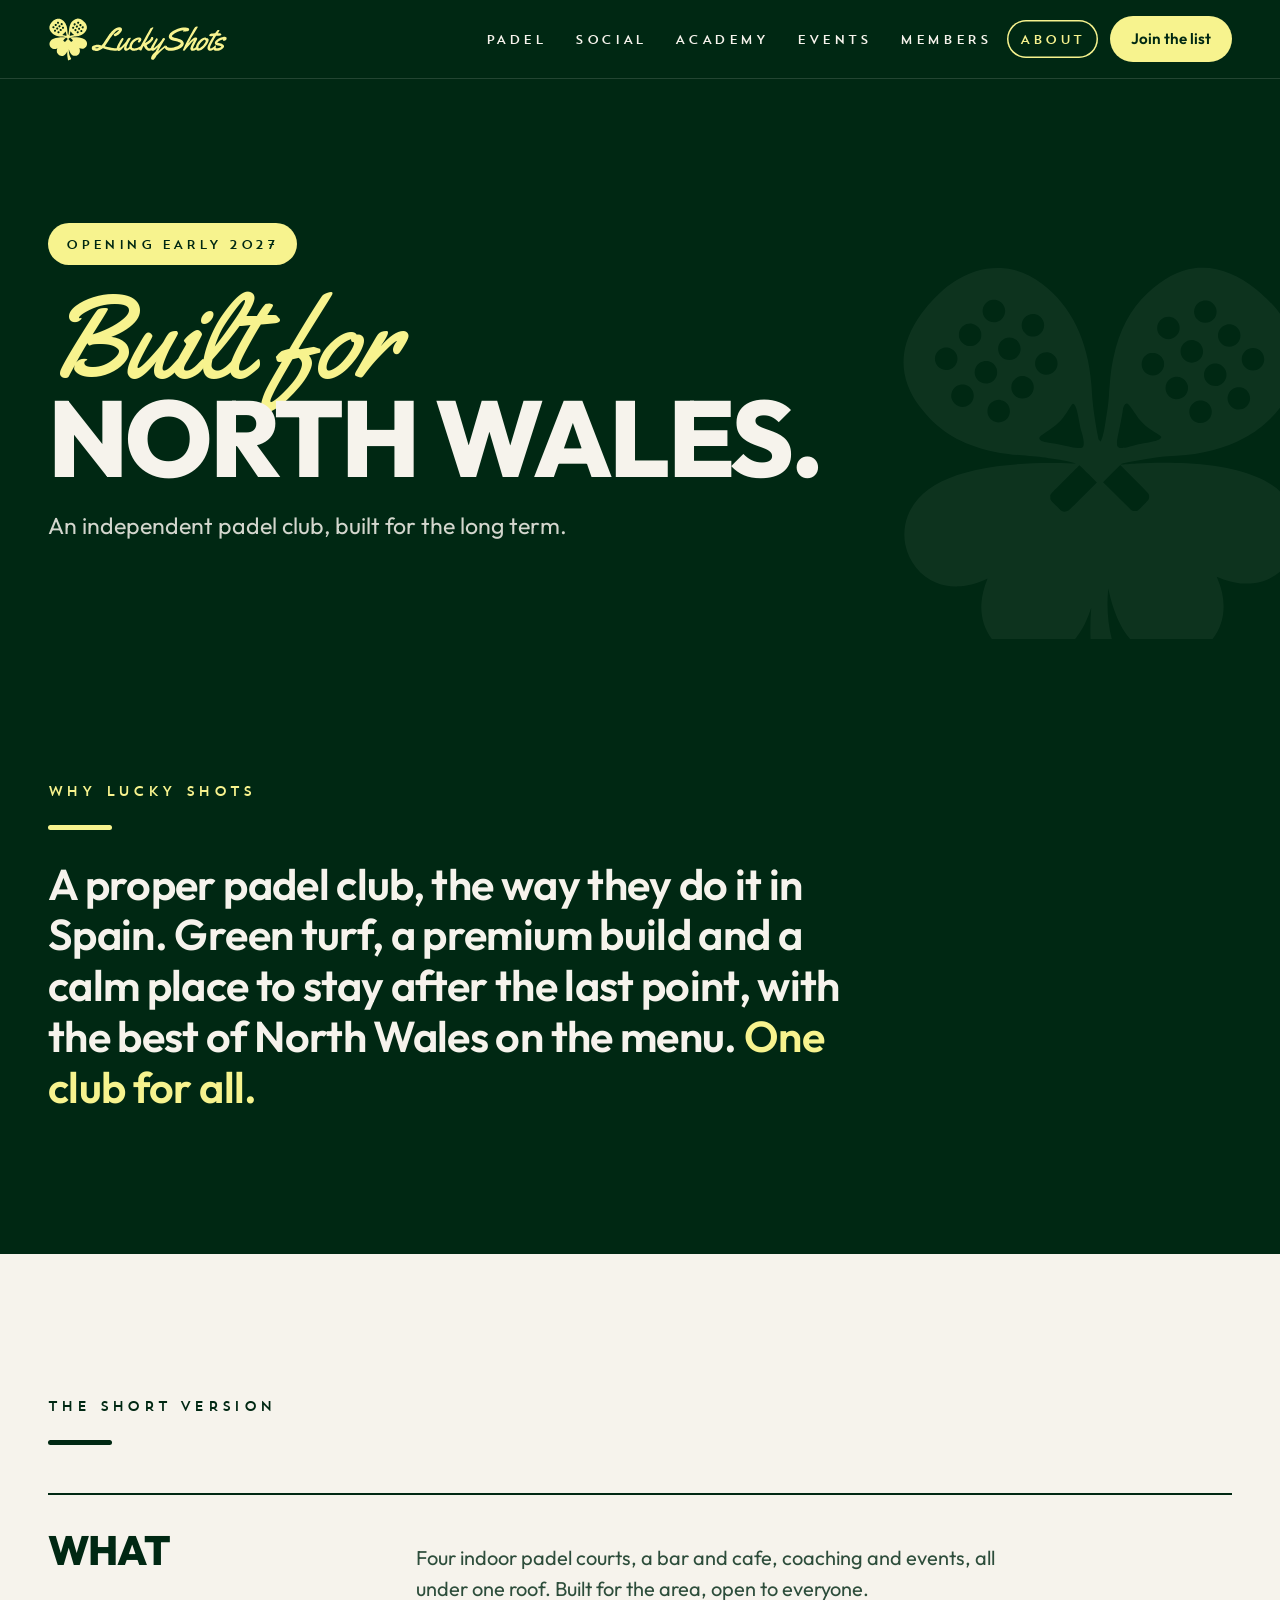
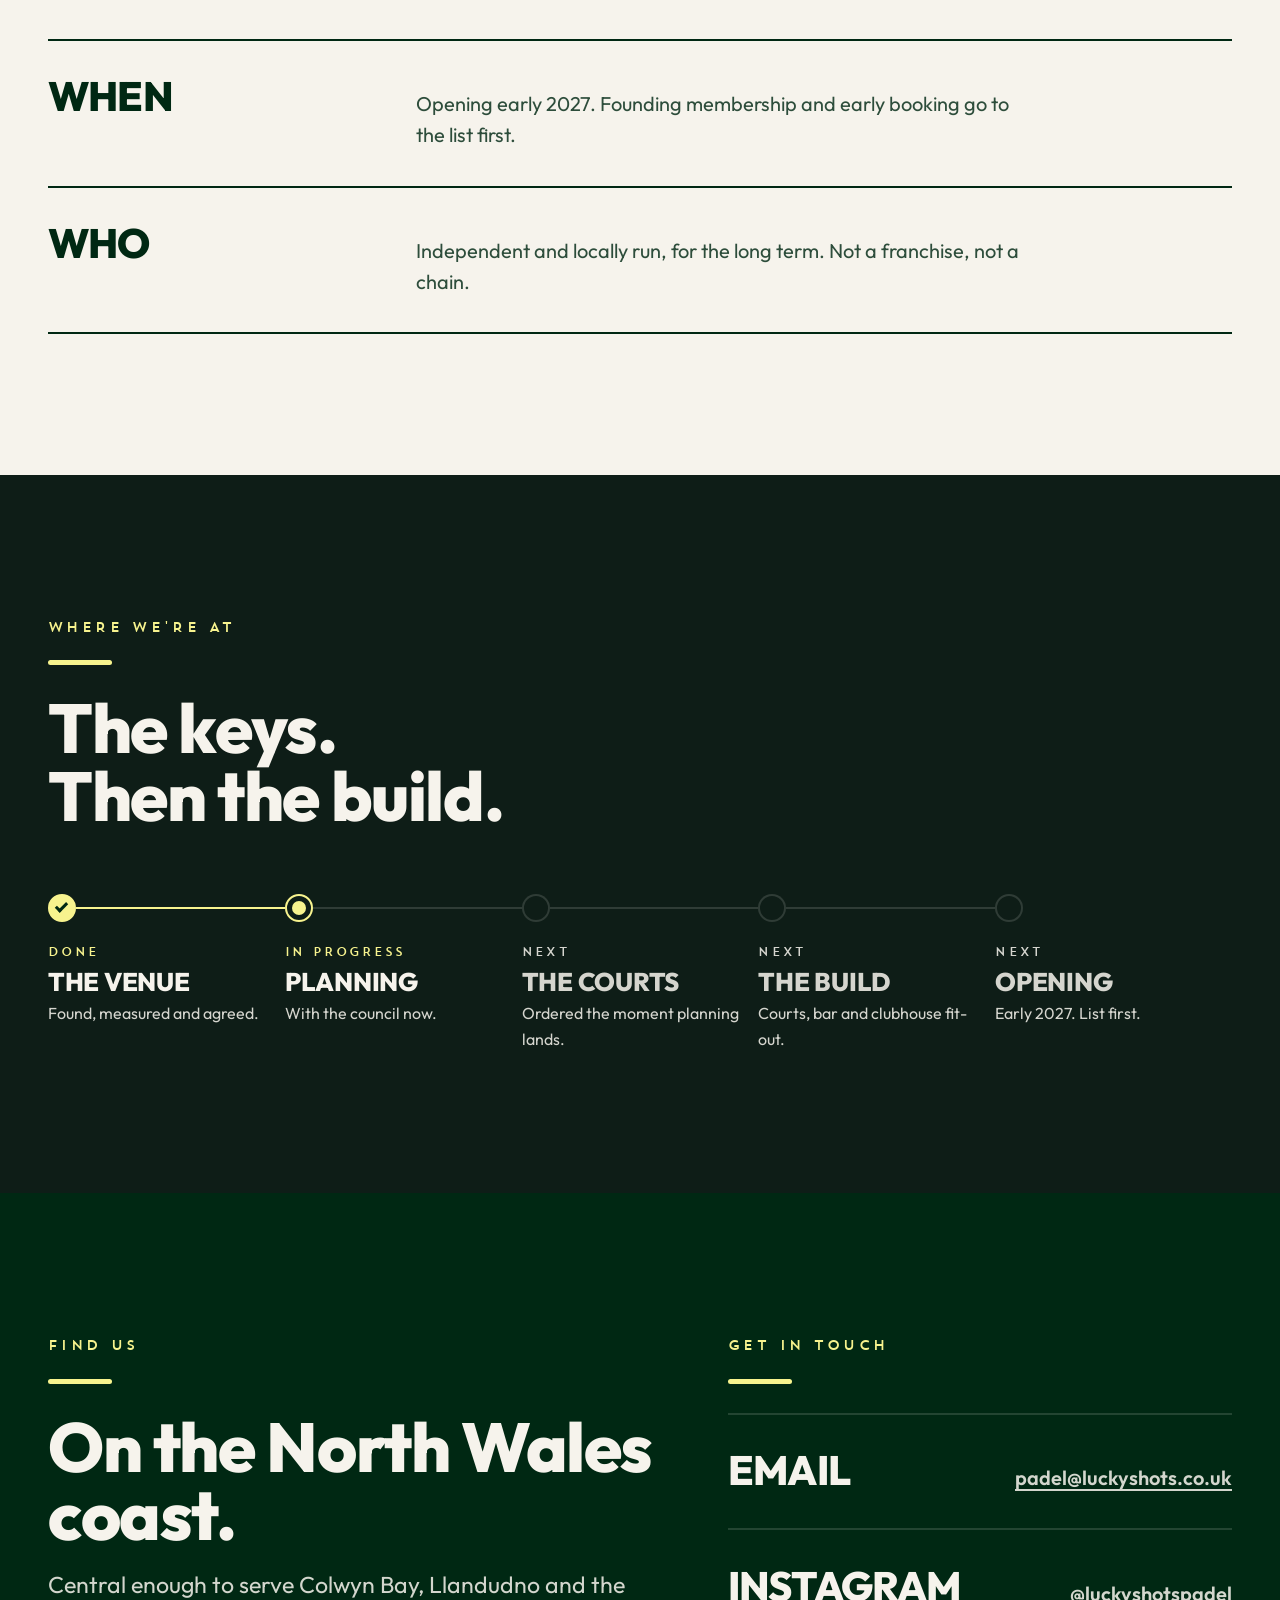
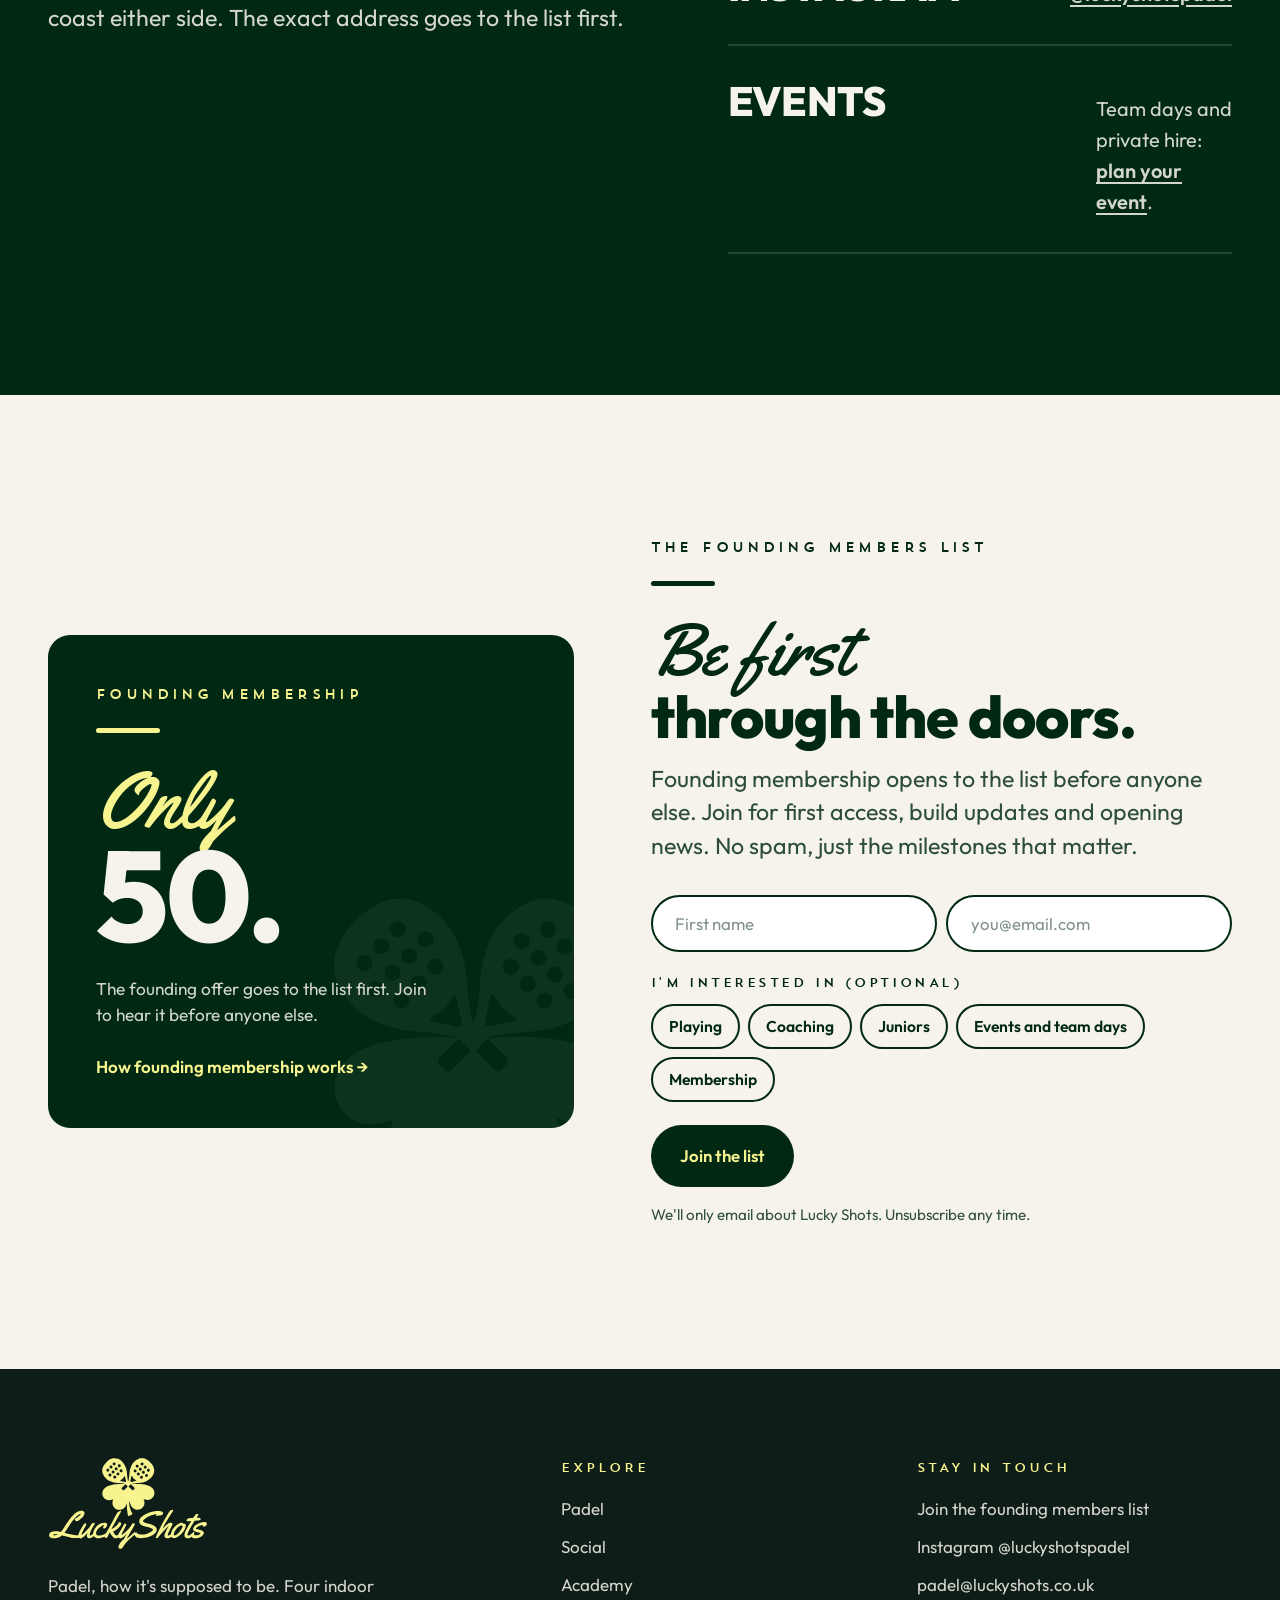
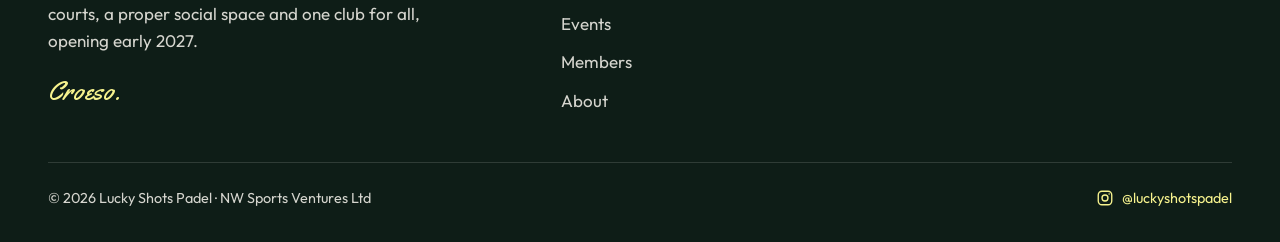
==== commit 1ade24c7: "Site refresh v2: Nov redesign rebuilt on current main in the 19 Nov palette Brings in the site-refre" ====
--- a/about.html
+++ b/about.html
@@ -9,7 +9,7 @@
   <meta property="og:description" content="An independent padel club for North Wales. Opening early 2027." />
   <meta property="og:type" content="website" />
   <meta property="og:image" content="assets/favicon-512.png" />
-  <meta name="theme-color" content="#0E1D17" />
+  <meta name="theme-color" content="#002813" />
   <link rel="icon" href="assets/favicon.ico" sizes="any" />
   <link rel="icon" type="image/png" href="assets/favicon-32.png" sizes="32x32" />
   <link rel="apple-touch-icon" href="assets/apple-touch-icon.png" />
@@ -76,7 +76,7 @@
           <div class="stage-approved">
             <h2 class="headline" data-address>Colwyn Bay.</h2>
             <p class="lead" style="margin-top:1.2rem">Just off the A55, easy from right along the coast.</p>
-            <div class="btn-row"><a class="btn btn-lime" data-directions hidden href="#" target="_blank" rel="noopener">Get directions</a></div>
+            <div class="btn-row"><a class="btn btn-yellow" data-directions hidden href="#" target="_blank" rel="noopener">Get directions</a></div>
           </div>
         </div>
         <div>
--- a/styles.css
+++ b/styles.css
@@ -9,40 +9,42 @@
 }
 
 /* ============================================================
-   LUCKY SHOTS PADEL: shared stylesheet (brand palette, 31 Oct 2026)
+   LUCKY SHOTS PADEL: shared stylesheet (brand palette, 19 Nov 2026)
 
    Four colours, each with one job:
-     Forest Slate #0E1D17  base background, text on Pale Mist
-     Deep Forest  #050A08  depth: footer, hero fade, timeline band
-     Pale Mist    #E0EAE9  calm reading sections, headlines on dark
-     Lime Yellow  #DAEF62  ACCENT ONLY: buttons, chips, script words,
+     Dark Green   #002813  main background, text on Off-White
+     Forest Slate #0E1D17  depth only: footer, bottom of photo fades,
+                           the occasional feature band
+     Off-White    #F6F3EC  calm reading sections, headlines on dark
+     Pale Yellow  #F7F38E  ACCENT ONLY: buttons, chips, script words,
                            eyebrows, numbers, small highlights
 
-   Lime rules:
-     - Lime goes on the dark colours only. Lime on Pale Mist is
-       unreadable (contrast 1.0:1), so never put lime on a mist band.
-     - No lime background bigger than a button or chip.
+   Yellow rules:
+     - Yellow goes on the dark colours only. Yellow on Off-White is
+       unreadable (contrast about 1:1), so never put yellow on, or
+       right next to, an Off-White band.
+     - No yellow background bigger than a button or chip.
+     - Keep it scarce: one or two yellow moments per screen.
 
    Type: Outfit 800 for big headlines, Yellowtail for one script word
    in page titles and key moments, Trend Sans One for eyebrows and
    labels, Outfit 400 for body copy.
    ============================================================ */
 :root{
-  --ink:#0E1D17;          /* Forest Slate: base */
-  --deep:#050A08;         /* Deep Forest: depth */
-  --mist:#E0EAE9;         /* Pale Mist: reading sections */
-  --lime:#DAEF62;         /* Lime Yellow: accent only */
-  --lift:#16291F;         /* card surface on Forest Slate */
+  --ink:#002813;          /* Dark Green: main */
+  --deep:#0E1D17;         /* Forest Slate: depth only */
+  --offwhite:#F6F3EC;         /* Off-White: reading sections */
+  --yellow:#F7F38E;         /* Pale Yellow: accent only */
+  --lift:#063A20;         /* card surface on Dark Green */
   --white:#ffffff;
 
-  --on-dark:rgba(224,234,233,.86);   /* body copy on dark */
-  --on-mist:rgba(14,29,23,.82);      /* body copy on mist */
-  --line-dark:rgba(224,234,233,.14);
-  --line-mist:rgba(14,29,23,.16);
-
-  /* older names kept so nothing outside this file breaks */
+  --on-dark:rgba(246,243,236,.86);   /* body copy on dark */
+  --on-mist:rgba(0,40,19,.82);       /* body copy on Off-White */
+  --line-dark:rgba(246,243,236,.14);
+  --line-mist:rgba(0,40,19,.16);
+
   --g:var(--ink);
-  --y:var(--lime);
+  --y:var(--yellow);
 
   --f-display:'trend_sansone',"Outfit",system-ui,sans-serif;
   --f-script:"Yellowtail",cursive;
@@ -69,30 +71,30 @@
 a{ color:inherit; text-decoration:none; }
 button{ font:inherit; cursor:pointer; }
 h1,h2,h3,h4,p{ margin:0; }
-::selection{ background:var(--lime); color:var(--ink); }
-.skip{ position:absolute; left:-999px; top:0; z-index:300; background:var(--lime); color:var(--ink); padding:.7rem 1rem; font-weight:600; }
+::selection{ background:var(--yellow); color:var(--ink); }
+.skip{ position:absolute; left:-999px; top:0; z-index:300; background:var(--yellow); color:var(--ink); padding:.7rem 1rem; font-weight:600; }
 .skip:focus{ left:0; }
-:focus-visible{ outline:3px solid var(--lime); outline-offset:3px; border-radius:6px; }
+:focus-visible{ outline:3px solid var(--yellow); outline-offset:3px; border-radius:6px; }
 .band-mist :focus-visible{ outline-color:var(--ink); }
 
 .wrap{ width:min(100% - 2*var(--gutter), var(--wrap)); margin-inline:auto; }
-.inline-link{ font-weight:600; text-decoration:underline; text-underline-offset:4px; color:var(--lime); }
+.inline-link{ font-weight:600; text-decoration:underline; text-underline-offset:4px; color:var(--yellow); }
 .band-mist .inline-link{ color:var(--ink); }
 
 /* ---------- bands (each section reads like one slide) ---------- */
 .band{ position:relative; padding-block:clamp(4.5rem,11vw,9rem); overflow:hidden; }
-.band-dark, .band-green{ background:var(--ink); color:var(--mist); }
-.band-deep{ background:var(--deep); color:var(--mist); }
-.band-mist, .band-yellow{ background:var(--mist); color:var(--ink); }
+.band-dark, .band-green{ background:var(--ink); color:var(--offwhite); }
+.band-deep{ background:var(--deep); color:var(--offwhite); }
+.band-mist, .band-yellow{ background:var(--offwhite); color:var(--ink); }
 .band-tight{ padding-block:clamp(3rem,7vw,5.5rem); }
 .band-dark + .band-dark{ border-top:1px solid var(--line-dark); }
 
-/* accents: lime on dark, ink on mist */
+/* accents: yellow on dark, Dark Green on Off-White */
 .band-dark .eyebrow, .band-deep .eyebrow, .page-hero .eyebrow, .hero .eyebrow,
 .band-dark .rule, .band-deep .rule, .page-hero .rule,
 .band-dark .script, .band-deep .script, .hero .script, .page-hero .script,
-.band-dark .count, .band-deep .count{ color:var(--lime); }
-.band-dark .rule, .band-deep .rule, .page-hero .rule{ background:var(--lime); }
+.band-dark .count, .band-deep .count{ color:var(--yellow); }
+.band-dark .rule, .band-deep .rule, .page-hero .rule{ background:var(--yellow); }
 
 /* ---------- type ---------- */
 .eyebrow{
@@ -127,7 +129,7 @@
 /* ---------- chip + buttons ---------- */
 .chip{
   display:inline-flex; align-items:center; gap:.6rem;
-  background:var(--lime); color:var(--ink); border-radius:999px;
+  background:var(--yellow); color:var(--ink); border-radius:999px;
   font-family:var(--f-display); font-size:clamp(.78rem,1vw,.9rem); letter-spacing:.2em; text-transform:uppercase;
   padding:.7rem 1.15rem .62rem;
 }
@@ -140,13 +142,13 @@
   white-space:nowrap;
 }
 .btn:hover{ transform:translateY(-2px); }
-.btn-lime, .btn-yellow{ background:var(--lime); color:var(--ink); }
-.btn-lime:hover, .btn-yellow:hover{ background:var(--mist); }
-.btn-ink, .btn-green{ background:var(--ink); color:var(--lime); }
+.btn-lime, .btn-yellow{ background:var(--yellow); color:var(--ink); }
+.btn-lime:hover, .btn-yellow:hover{ background:var(--offwhite); }
+.btn-ink, .btn-green{ background:var(--ink); color:var(--yellow); }
 .btn-ink:hover, .btn-green:hover{ background:var(--deep); }
 .btn-line{ border-color:currentColor; color:inherit; background:transparent; }
-.band-dark .btn-line:hover, .band-deep .btn-line:hover, .hero .btn-line:hover, .page-hero .btn-line:hover{ background:var(--mist); color:var(--ink); border-color:var(--mist); }
-.band-mist .btn-line:hover{ background:var(--ink); color:var(--mist); border-color:var(--ink); }
+.band-dark .btn-line:hover, .band-deep .btn-line:hover, .hero .btn-line:hover, .page-hero .btn-line:hover{ background:var(--offwhite); color:var(--ink); border-color:var(--offwhite); }
+.band-mist .btn-line:hover{ background:var(--ink); color:var(--offwhite); border-color:var(--ink); }
 .btn-row{ display:flex; flex-wrap:wrap; gap:.8rem; margin-top:2.2rem; }
 .center .btn-row{ justify-content:center; }
 @media (max-width:520px){ .btn-row .btn{ width:100%; } }
@@ -157,7 +159,7 @@
 site-header, site-footer, site-join, site-progress{ display:block; }
 site-header:not(:defined){ min-height:78px; background:var(--ink); }
 .hdr{
-  position:sticky; top:0; z-index:100; background:var(--ink); color:var(--mist);
+  position:sticky; top:0; z-index:100; background:var(--ink); color:var(--offwhite);
   border-bottom:1px solid var(--line-dark);
   transition:background-color .35s var(--ease), border-color .35s var(--ease);
 }
@@ -165,20 +167,20 @@
 body.has-video-hero .hdr.scrolled{ background:var(--ink); border-bottom-color:var(--line-dark); }
 .hdr-row{ display:flex; align-items:center; justify-content:space-between; gap:1rem; height:78px; }
 .hdr-logo{
-  display:block; height:44px; width:180px; background:var(--lime);
+  display:block; height:44px; width:180px; background:var(--yellow);
   -webkit-mask:url("assets/logo_header.svg") left center/contain no-repeat;
   mask:url("assets/logo_header.svg") left center/contain no-repeat;
 }
 .hdr-nav{ display:flex; align-items:center; gap:.2rem; }
 .hdr-nav a{
   font-family:var(--f-display); font-size:.8rem; letter-spacing:.2em; text-transform:uppercase;
-  color:var(--mist); padding:.55rem .8rem; border-radius:999px; transition:background .2s var(--ease), color .2s var(--ease);
+  color:var(--offwhite); padding:.55rem .8rem; border-radius:999px; transition:background .2s var(--ease), color .2s var(--ease);
 }
 .hdr-nav a:hover{ background:var(--line-dark); }
-.hdr-nav a[aria-current="page"]{ color:var(--lime); box-shadow:inset 0 0 0 1.5px var(--lime); }
-.hdr-nav a.hdr-cta{ margin-left:.6rem; background:var(--lime); color:var(--ink); font-family:var(--f-body); font-weight:600; letter-spacing:0; text-transform:none; font-size:.95rem; padding:.7rem 1.3rem; }
-.hdr-nav a.hdr-cta:hover{ background:var(--mist); }
-.hdr-burger{ display:none; background:none; border:0; color:var(--mist); padding:.4rem; line-height:0; }
+.hdr-nav a[aria-current="page"]{ color:var(--yellow); box-shadow:inset 0 0 0 1.5px var(--yellow); }
+.hdr-nav a.hdr-cta{ margin-left:.6rem; background:var(--yellow); color:var(--ink); font-family:var(--f-body); font-weight:600; letter-spacing:0; text-transform:none; font-size:.95rem; padding:.7rem 1.3rem; }
+.hdr-nav a.hdr-cta:hover{ background:var(--offwhite); }
+.hdr-burger{ display:none; background:none; border:0; color:var(--offwhite); padding:.4rem; line-height:0; }
 .hdr-burger svg{ width:30px; height:30px; }
 @media (max-width:900px){
   .hdr-burger{ display:inline-flex; }
@@ -194,7 +196,7 @@
 }
 
 /* decision-day banner: hidden until SITE.stage is "approved" */
-.stage-banner{ display:none; background:var(--mist); color:var(--ink); text-align:center; font-size:.98rem; padding:.7rem var(--gutter); position:relative; z-index:101; }
+.stage-banner{ display:none; background:var(--offwhite); color:var(--ink); text-align:center; font-size:.98rem; padding:.7rem var(--gutter); position:relative; z-index:101; }
 .stage-banner p{ margin:0; }
 .stage-banner strong{ font-weight:800; text-transform:uppercase; letter-spacing:.02em; }
 .stage-banner a{ font-weight:600; text-decoration:underline; text-underline-offset:3px; margin-left:.35rem; white-space:nowrap; }
@@ -210,7 +212,7 @@
    VIDEO HERO (home, padel, social, academy)
    ============================================================ */
 .hero{
-  position:relative; overflow:hidden; background:var(--ink) center/cover no-repeat; color:var(--mist);
+  position:relative; overflow:hidden; background:var(--ink) center/cover no-repeat; color:var(--offwhite);
   min-height:100vh; min-height:100svh;
   display:flex; align-items:flex-end;
   padding:clamp(7rem,14vw,9rem) 0 clamp(3rem,7vw,5.5rem);
@@ -218,23 +220,23 @@
 .hero-video{ position:absolute; inset:0; width:100%; height:100%; object-fit:cover; z-index:0; }
 .hero::before{
   content:""; position:absolute; inset:0; z-index:1; pointer-events:none;
-  background:linear-gradient(180deg, rgba(14,29,23,.72) 0%, rgba(14,29,23,.15) 26%, rgba(14,29,23,.22) 45%, rgba(14,29,23,.9) 78%, #0E1D17 100%);
+  background:linear-gradient(180deg, rgba(0,40,19,.72) 0%, rgba(0,40,19,.15) 26%, rgba(0,40,19,.22) 45%, rgba(0,40,19,.9) 78%, #002813 100%);
 }
 .hero-inner{ position:relative; z-index:2; }
 .hero .chip{ margin-bottom:1.6rem; }
 .hero .display{ font-size:clamp(3rem,8.6vw,7.8rem); max-width:13ch; }
 .hero .lead{ margin-top:1.4rem; }
 .hero-foot{ display:flex; justify-content:space-between; align-items:flex-end; gap:1rem; flex-wrap:wrap; }
-.scroll-cue{ font-family:var(--f-display); font-size:.8rem; letter-spacing:.24em; color:var(--mist); opacity:.9; padding-bottom:1.1rem; }
+.scroll-cue{ font-family:var(--f-display); font-size:.8rem; letter-spacing:.24em; color:var(--offwhite); opacity:.9; padding-bottom:1.1rem; }
 @media (max-width:640px){ .scroll-cue{ display:none; } }
 
 /* ============================================================
    PAGE HERO (events, members, about: no video)
    ============================================================ */
-.page-hero{ background:var(--ink); color:var(--mist); padding:clamp(5rem,12vw,9rem) 0 clamp(3.5rem,8vw,6rem); position:relative; overflow:hidden; }
+.page-hero{ background:var(--ink); color:var(--offwhite); padding:clamp(5rem,12vw,9rem) 0 clamp(3.5rem,8vw,6rem); position:relative; overflow:hidden; }
 .page-hero::after{
   content:""; position:absolute; right:-4%; bottom:-14%; width:min(44vw,460px); aspect-ratio:1; pointer-events:none;
-  background:var(--mist); opacity:.05;
+  background:var(--offwhite); opacity:.05;
   -webkit-mask:url("assets/lucky_shots_clover.svg") center/contain no-repeat; mask:url("assets/lucky_shots_clover.svg") center/contain no-repeat;
 }
 .page-hero .wrap{ position:relative; z-index:2; }
@@ -258,33 +260,33 @@
 
 .card{
   position:relative; display:flex; flex-direction:column; overflow:hidden;
-  border-radius:var(--radius); background:var(--lift); color:var(--mist);
+  border-radius:var(--radius); background:var(--lift); color:var(--offwhite);
   border:1px solid var(--line-dark);
   transition:transform .45s var(--ease), border-color .45s var(--ease);
 }
 .band-mist .card{ background:var(--ink); border-color:transparent; }
-a.card:hover{ transform:translateY(-6px); border-color:var(--lime); }
+a.card:hover{ transform:translateY(-6px); border-color:var(--yellow); }
 .card-media{ position:relative; aspect-ratio:16/10; overflow:hidden; background:var(--ink); }
 .card-media::before{ /* clover shows if the photo is missing */
-  content:""; position:absolute; inset:28%; background:var(--mist); opacity:.1;
+  content:""; position:absolute; inset:28%; background:var(--offwhite); opacity:.1;
   -webkit-mask:url("assets/lucky_shots_clover.svg") center/contain no-repeat; mask:url("assets/lucky_shots_clover.svg") center/contain no-repeat;
 }
 .card-media img{ position:absolute; inset:0; width:100%; height:100%; object-fit:cover; transition:transform .8s var(--ease); }
-.card-media::after{ content:""; position:absolute; inset:0; background:linear-gradient(180deg,transparent 55%,rgba(14,29,23,.55)); }
+.card-media::after{ content:""; position:absolute; inset:0; background:linear-gradient(180deg,transparent 55%,rgba(0,40,19,.55)); }
 a.card:hover .card-media img{ transform:scale(1.04); }
 .card-body{ padding:clamp(1.4rem,2.6vw,2.1rem); display:flex; flex-direction:column; gap:.7rem; flex:1; }
-.card .count{ color:var(--lime); }
-.card h3{ font-weight:800; letter-spacing:-.02em; text-transform:uppercase; font-size:clamp(1.9rem,3vw,2.6rem); line-height:.95; color:var(--mist); }
+.card .count{ color:var(--yellow); }
+.card h3{ font-weight:800; letter-spacing:-.02em; text-transform:uppercase; font-size:clamp(1.9rem,3vw,2.6rem); line-height:.95; color:var(--offwhite); }
 .card p{ color:var(--on-dark); font-size:1.05rem; line-height:1.6; }
-.card-link{ margin-top:auto; padding-top:.8rem; display:inline-flex; align-items:center; gap:.5rem; font-weight:600; color:var(--lime); }
+.card-link{ margin-top:auto; padding-top:.8rem; display:inline-flex; align-items:center; gap:.5rem; font-weight:600; color:var(--yellow); }
 .card-link::after{ content:"\2192"; transition:transform .3s var(--ease); }
 a.card:hover .card-link::after{ transform:translateX(5px); }
 .card ul{ list-style:none; margin:.3rem 0 0; padding:0; display:flex; flex-direction:column; gap:1rem; }
-.card li strong{ display:block; font-family:var(--f-display); font-weight:normal; font-size:.88rem; letter-spacing:.18em; text-transform:uppercase; color:var(--lime); margin-bottom:.2rem; }
+.card li strong{ display:block; font-family:var(--f-display); font-weight:normal; font-size:.88rem; letter-spacing:.18em; text-transform:uppercase; color:var(--yellow); margin-bottom:.2rem; }
 .card li span{ color:var(--on-dark); font-size:1.02rem; line-height:1.55; }
 .tags{ display:flex; flex-wrap:wrap; gap:.45rem; margin-top:.4rem; }
-.tags span{ font-size:.88rem; font-weight:600; border:1px solid var(--line-dark); color:var(--mist); border-radius:999px; padding:.3rem .8rem; }
-.note{ font-family:var(--f-display); font-size:.78rem; letter-spacing:.18em; text-transform:uppercase; color:var(--lime); margin-top:auto; padding-top:.4rem; }
+.tags span{ font-size:.88rem; font-weight:600; border:1px solid var(--line-dark); color:var(--offwhite); border-radius:999px; padding:.3rem .8rem; }
+.note{ font-family:var(--f-display); font-size:.78rem; letter-spacing:.18em; text-transform:uppercase; color:var(--yellow); margin-top:auto; padding-top:.4rem; }
 
 /* home: five reasons bento (feature card spans two rows) */
 .bento{ display:grid; grid-template-columns:1.2fr 1fr 1fr; gap:clamp(1rem,2vw,1.4rem); margin-top:clamp(2.5rem,5vw,4rem); }
@@ -321,17 +323,17 @@
   content:""; position:absolute; top:13px; left:28px; right:0; height:2px; background:var(--line-dark);
 }
 .progress li:last-child::before{ display:none; }
-.progress li.done::before{ background:var(--lime); }
+.progress li.done::before{ background:var(--yellow); }
 .progress .dot{ position:relative; z-index:1; display:block; width:28px; height:28px; border-radius:50%; border:2px solid var(--line-dark); background:var(--deep); }
-.progress .done .dot{ background:var(--lime); border-color:var(--lime); }
+.progress .done .dot{ background:var(--yellow); border-color:var(--yellow); }
 .progress .done .dot::after{ content:""; position:absolute; left:8px; top:4px; width:7px; height:12px; border:solid var(--ink); border-width:0 3px 3px 0; transform:rotate(45deg); }
-.progress .now .dot{ border-color:var(--lime); }
-.progress .now .dot::after{ content:""; position:absolute; inset:5px; border-radius:50%; background:var(--lime); animation:pulse 1.8s var(--ease) infinite; }
+.progress .now .dot{ border-color:var(--yellow); }
+.progress .now .dot::after{ content:""; position:absolute; inset:5px; border-radius:50%; background:var(--yellow); animation:pulse 1.8s var(--ease) infinite; }
 @keyframes pulse{ 0%,100%{ opacity:1; } 50%{ opacity:.35; } }
 @media (prefers-reduced-motion:reduce){ .progress .now .dot::after{ animation:none; } }
 .progress .step-status{ display:block; margin-top:1.3rem; font-family:var(--f-display); font-size:.74rem; letter-spacing:.2em; text-transform:uppercase; color:var(--on-dark); }
-.progress .done .step-status, .progress .now .step-status{ color:var(--lime); }
-.progress h3{ margin-top:.45rem; font-weight:800; text-transform:uppercase; letter-spacing:-.01em; font-size:clamp(1.3rem,2vw,1.7rem); line-height:1; color:var(--mist); }
+.progress .done .step-status, .progress .now .step-status{ color:var(--yellow); }
+.progress h3{ margin-top:.45rem; font-weight:800; text-transform:uppercase; letter-spacing:-.01em; font-size:clamp(1.3rem,2vw,1.7rem); line-height:1; color:var(--offwhite); }
 .progress .next h3{ color:var(--on-dark); }
 .progress p{ margin-top:.45rem; font-size:1rem; color:var(--on-dark); max-width:22ch; }
 @media (max-width:760px){
@@ -349,23 +351,23 @@
 .join{ display:grid; grid-template-columns:.95fr 1.05fr; gap:clamp(2.5rem,6vw,6rem); align-items:center; }
 @media (max-width:900px){ .join{ grid-template-columns:1fr; } }
 .offer{
-  position:relative; overflow:hidden; background:var(--ink); color:var(--mist);
+  position:relative; overflow:hidden; background:var(--ink); color:var(--offwhite);
   border-radius:var(--radius); padding:clamp(1.8rem,4vw,3rem);
 }
 .offer::after{
   content:""; position:absolute; right:-12%; bottom:-18%; width:62%; aspect-ratio:1; pointer-events:none;
-  background:var(--mist); opacity:.05;
+  background:var(--offwhite); opacity:.05;
   -webkit-mask:url("assets/lucky_shots_clover.svg") center/contain no-repeat; mask:url("assets/lucky_shots_clover.svg") center/contain no-repeat;
 }
-.offer .eyebrow, .offer .rule{ color:var(--lime); }
-.offer .rule{ background:var(--lime); }
+.offer .eyebrow, .offer .rule{ color:var(--yellow); }
+.offer .rule{ background:var(--yellow); }
 .offer-title{ font-weight:800; text-transform:uppercase; letter-spacing:-.025em; line-height:.85; font-size:clamp(4.5rem,10vw,8rem); }
-.offer-title .script{ display:block; color:var(--lime); font-size:.62em; line-height:1; text-transform:none; letter-spacing:0; }
+.offer-title .script{ display:block; color:var(--yellow); font-size:.62em; line-height:1; text-transform:none; letter-spacing:0; }
 .offer-price{ margin-top:1rem; font-weight:600; font-size:1.15rem; }
 .offer-perks{ list-style:none; margin:1.8rem 0 0; padding:0; display:flex; flex-direction:column; gap:.9rem; position:relative; z-index:1; }
 .offer-perks li{ display:grid; grid-template-columns:2.6rem 1fr; align-items:baseline; font-size:1.08rem; line-height:1.45; color:var(--on-dark); }
-.offer-perks .count{ color:var(--lime); }
-.offer-more{ display:inline-flex; margin-top:1.6rem; font-weight:600; color:var(--lime); position:relative; z-index:1; }
+.offer-perks .count{ color:var(--yellow); }
+.offer-more{ display:inline-flex; margin-top:1.6rem; font-weight:600; color:var(--yellow); position:relative; z-index:1; }
 .offer-more::after{ content:"\00a0\2192"; }
 .join .lead{ margin-top:1rem; }
 .join .headline{ font-size:clamp(2.2rem,4.6vw,3.8rem); }
@@ -377,8 +379,8 @@
   flex:1 1 200px; min-width:0; font-family:var(--f-body); font-size:1.05rem; font-weight:400;
   color:var(--ink); background:#fff; border:2px solid var(--ink); border-radius:999px; padding:1rem 1.4rem;
 }
-.mc-form input::placeholder{ color:rgba(14,29,23,.5); }
-.mc-form input:focus{ outline:none; box-shadow:0 0 0 4px rgba(14,29,23,.2); }
+.mc-form input::placeholder{ color:rgba(0,40,19,.5); }
+.mc-form input:focus{ outline:none; box-shadow:0 0 0 4px rgba(0,40,19,.2); }
 .mc-interests{ border:0; margin:1.3rem 0 0; padding:0; }
 .mc-interests legend{ padding:0; margin-bottom:.7rem; font-family:var(--f-display); font-size:.8rem; letter-spacing:.2em; text-transform:uppercase; }
 .pills{ display:flex; flex-wrap:wrap; gap:.5rem; }
@@ -388,10 +390,10 @@
   display:inline-flex; align-items:center; gap:.4rem; border:2px solid currentColor; border-radius:999px;
   padding:.5rem 1rem; font-weight:600; font-size:.98rem; transition:background .2s var(--ease), color .2s var(--ease);
 }
-.pill input:checked + span{ background:var(--ink); color:var(--lime); border-color:var(--ink); }
+.pill input:checked + span{ background:var(--ink); color:var(--yellow); border-color:var(--ink); }
 .pill input:checked + span::before{ content:"\2713"; }
 .pill input:focus-visible + span{ outline:3px solid currentColor; outline-offset:3px; }
-.band-dark .pill input:checked + span, .band-deep .pill input:checked + span{ background:var(--lime); color:var(--ink); border-color:var(--lime); }
+.band-dark .pill input:checked + span, .band-deep .pill input:checked + span{ background:var(--yellow); color:var(--ink); border-color:var(--yellow); }
 .mc-submit{ margin-top:1.4rem; }
 .mc-note{ font-size:.95rem; margin-top:1rem; opacity:.8; }
 .mc-success-msg{ display:none; font-weight:800; font-size:1.4rem; }
@@ -418,14 +420,14 @@
 /* academy + social: a week / a day at the club */
 .week{ display:grid; grid-template-columns:repeat(7,1fr); gap:.6rem; margin-top:clamp(2.5rem,5vw,4rem); }
 .day{ border-radius:16px; background:var(--lift); border:1px solid var(--line-dark); padding:1rem .9rem 1.1rem; display:flex; flex-direction:column; gap:.6rem; min-height:220px; }
-.day h3{ font-family:var(--f-display); font-weight:normal; font-size:.8rem; letter-spacing:.22em; text-transform:uppercase; color:var(--lime); }
-.slot{ border-radius:10px; padding:.55rem .65rem; background:rgba(224,234,233,.06); }
-.slot b{ display:block; font-weight:600; color:var(--mist); font-size:.98rem; line-height:1.25; }
+.day h3{ font-family:var(--f-display); font-weight:normal; font-size:.8rem; letter-spacing:.22em; text-transform:uppercase; color:var(--yellow); }
+.slot{ border-radius:10px; padding:.55rem .65rem; background:rgba(246,243,236,.06); }
+.slot b{ display:block; font-weight:600; color:var(--offwhite); font-size:.98rem; line-height:1.25; }
 .slot small{ display:block; color:var(--on-dark); font-size:.86rem; margin-top:.15rem; }
-.slot.coach{ box-shadow:inset 3px 0 0 var(--lime); }
+.slot.coach{ box-shadow:inset 3px 0 0 var(--yellow); }
 .week-key{ display:flex; flex-wrap:wrap; gap:1.4rem; margin-top:1.4rem; font-size:.95rem; color:var(--on-dark); }
-.week-key span::before{ content:""; display:inline-block; width:12px; height:12px; border-radius:3px; margin-right:.5rem; vertical-align:-1px; background:rgba(224,234,233,.18); }
-.week-key .k-coach::before{ background:var(--lime); }
+.week-key span::before{ content:""; display:inline-block; width:12px; height:12px; border-radius:3px; margin-right:.5rem; vertical-align:-1px; background:rgba(246,243,236,.18); }
+.week-key .k-coach::before{ background:var(--yellow); }
 @media (max-width:1000px){ .week{ grid-template-columns:repeat(4,1fr); } }
 @media (max-width:640px){
   .week{ grid-template-columns:1fr; }
@@ -453,15 +455,15 @@
 .planner-form legend{ padding:0; margin-bottom:.7rem; font-family:var(--f-display); font-size:.8rem; letter-spacing:.2em; text-transform:uppercase; }
 .planner-form .pill input{ cursor:pointer; }
 .planner-form .mc-row input{ flex:1 1 180px; }
-.planner-summary{ border-radius:var(--radius); background:var(--ink); color:var(--mist); padding:1.4rem 1.6rem; font-size:1.05rem; line-height:1.5; }
-.planner-summary b{ color:var(--lime); font-weight:600; }
+.planner-summary{ border-radius:var(--radius); background:var(--ink); color:var(--offwhite); padding:1.4rem 1.6rem; font-size:1.05rem; line-height:1.5; }
+.planner-summary b{ color:var(--yellow); font-weight:600; }
 
 /* members: founder card */
 .founder{ display:grid; grid-template-columns:1fr 1fr; gap:clamp(2rem,5vw,5rem); align-items:center; }
 @media (max-width:860px){ .founder{ grid-template-columns:1fr; } }
 .member-card{
   position:relative; aspect-ratio:1.586; max-width:520px; width:100%; border-radius:26px; overflow:hidden;
-  background:radial-gradient(120% 140% at 0% 0%, #1d3a2b 0%, var(--ink) 55%, var(--deep) 100%);
+  background:radial-gradient(120% 140% at 0% 0%, #0b4d2a 0%, var(--ink) 55%, var(--deep) 100%);
   border:1px solid var(--line-dark); box-shadow:0 30px 60px -25px rgba(0,0,0,.6);
   padding:clamp(1.4rem,3.5vw,2.2rem); display:flex; flex-direction:column; justify-content:space-between;
   transform:rotate(-3deg); transition:transform .6s var(--ease);
@@ -469,19 +471,19 @@
 .member-card:hover{ transform:rotate(0); }
 @media (prefers-reduced-motion:reduce){ .member-card, .member-card:hover{ transform:none; } }
 .member-card::after{
-  content:""; position:absolute; right:-10%; top:-18%; width:62%; aspect-ratio:1; opacity:.08; background:var(--mist);
+  content:""; position:absolute; right:-10%; top:-18%; width:62%; aspect-ratio:1; opacity:.08; background:var(--offwhite);
   -webkit-mask:url("assets/lucky_shots_clover.svg") center/contain no-repeat; mask:url("assets/lucky_shots_clover.svg") center/contain no-repeat;
 }
-.mc-top{ display:flex; align-items:baseline; gap:.5rem; color:var(--lime); }
+.mc-top{ display:flex; align-items:baseline; gap:.5rem; color:var(--yellow); }
 .mc-top .script{ font-size:1.7rem; line-height:1; }
 .mc-top .eyebrow{ font-size:.8rem; }
-.mc-name{ font-weight:800; text-transform:uppercase; letter-spacing:-.02em; font-size:clamp(2rem,5vw,3rem); line-height:.9; color:var(--mist); }
+.mc-name{ font-weight:800; text-transform:uppercase; letter-spacing:-.02em; font-size:clamp(2rem,5vw,3rem); line-height:.9; color:var(--offwhite); }
 .mc-foot{ display:flex; justify-content:space-between; align-items:flex-end; font-family:var(--f-display); font-size:.78rem; letter-spacing:.2em; text-transform:uppercase; color:var(--on-dark); }
-.mc-foot b{ font-family:var(--f-body); font-weight:800; font-size:1.6rem; letter-spacing:0; color:var(--lime); }
+.mc-foot b{ font-family:var(--f-body); font-weight:800; font-size:1.6rem; letter-spacing:0; color:var(--yellow); }
 
 /* about: manifesto */
 .manifesto{ font-weight:600; letter-spacing:-.015em; font-size:clamp(1.6rem,3.4vw,2.7rem); line-height:1.18; max-width:28ch; }
-.manifesto em{ font-style:normal; color:var(--lime); }
+.manifesto em{ font-style:normal; color:var(--yellow); }
 
 /* ============================================================
    STICKY MOBILE CTA
@@ -489,7 +491,7 @@
 .sticky-cta{
   position:fixed; left:0; right:0; bottom:0; z-index:90; display:none;
   padding:.7rem var(--gutter) calc(.7rem + env(safe-area-inset-bottom));
-  background:rgba(5,10,8,.92); backdrop-filter:blur(10px); -webkit-backdrop-filter:blur(10px);
+  background:rgba(14,29,23,.92); backdrop-filter:blur(10px); -webkit-backdrop-filter:blur(10px);
   border-top:1px solid var(--line-dark);
   transform:translateY(110%); transition:transform .35s var(--ease);
 }
@@ -501,21 +503,21 @@
 /* ============================================================
    FOOTER
    ============================================================ */
-.ftr{ background:var(--deep); color:var(--mist); }
+.ftr{ background:var(--deep); color:var(--offwhite); }
 .ftr-top{ display:grid; grid-template-columns:1.5fr 1fr 1fr; gap:2.5rem; padding-block:clamp(3.5rem,7vw,5.5rem) 3rem; }
 @media (max-width:780px){ .ftr-top{ grid-template-columns:1fr; gap:2.4rem; } }
 .ftr-logo-mark{
-  display:block; width:200px; aspect-ratio:582/272; margin-bottom:1.4rem; background:var(--lime);
+  display:block; width:200px; aspect-ratio:582/272; margin-bottom:1.4rem; background:var(--yellow);
   -webkit-mask:url("assets/lucky_shots_cream.svg") left center/contain no-repeat; mask:url("assets/lucky_shots_cream.svg") left center/contain no-repeat;
 }
 .ftr-logo p{ color:var(--on-dark); max-width:34ch; }
-.ftr-croeso{ display:block; margin-top:1rem; font-family:var(--f-script); font-size:1.7rem; color:var(--lime); }
-.ftr h4{ font-family:var(--f-display); font-weight:normal; font-size:.8rem; letter-spacing:.22em; text-transform:uppercase; margin-bottom:1.1rem; color:var(--lime); }
+.ftr-croeso{ display:block; margin-top:1rem; font-family:var(--f-script); font-size:1.7rem; color:var(--yellow); }
+.ftr h4{ font-family:var(--f-display); font-weight:normal; font-size:.8rem; letter-spacing:.22em; text-transform:uppercase; margin-bottom:1.1rem; color:var(--yellow); }
 .ftr-links{ display:flex; flex-direction:column; gap:.7rem; }
 .ftr-links a{ color:var(--on-dark); width:fit-content; transition:color .2s var(--ease); }
-.ftr-links a:hover{ color:var(--lime); }
+.ftr-links a:hover{ color:var(--yellow); }
 .ftr-bottom{ border-top:1px solid var(--line-dark); padding-block:1.5rem 2rem; display:flex; flex-wrap:wrap; gap:.6rem 1.5rem; justify-content:space-between; font-size:.9rem; color:var(--on-dark); }
-.ftr-bottom .ig{ display:inline-flex; align-items:center; gap:.5rem; color:var(--lime); }
+.ftr-bottom .ig{ display:inline-flex; align-items:center; gap:.5rem; color:var(--yellow); }
 .ftr-bottom .ig svg{ width:18px; height:18px; }
 @media (max-width:900px){ .ftr{ padding-bottom:5rem; } } /* room for the sticky button */
 
@@ -538,6 +540,8 @@
 body.has-video-hero[data-stage="live"] .hdr{ top:var(--banner-h,44px); }
 
 /* facts list on dark bands (members) */
-.band-dark .facts strong{ color:var(--mist); }
+.band-dark .facts strong{ color:var(--offwhite); }
 .band-dark .facts p{ color:var(--on-dark); }
 .offer-teaser{ margin-top:1.6rem; font-size:1.08rem; line-height:1.5; color:var(--on-dark); max-width:30ch; position:relative; z-index:1; }
+.week-label{ display:flex; flex-wrap:wrap; align-items:center; gap:.6rem 1rem; margin-top:clamp(2.5rem,5vw,4rem); font-weight:600; color:var(--offwhite); }
+.week-label + .week{ margin-top:1.2rem; }
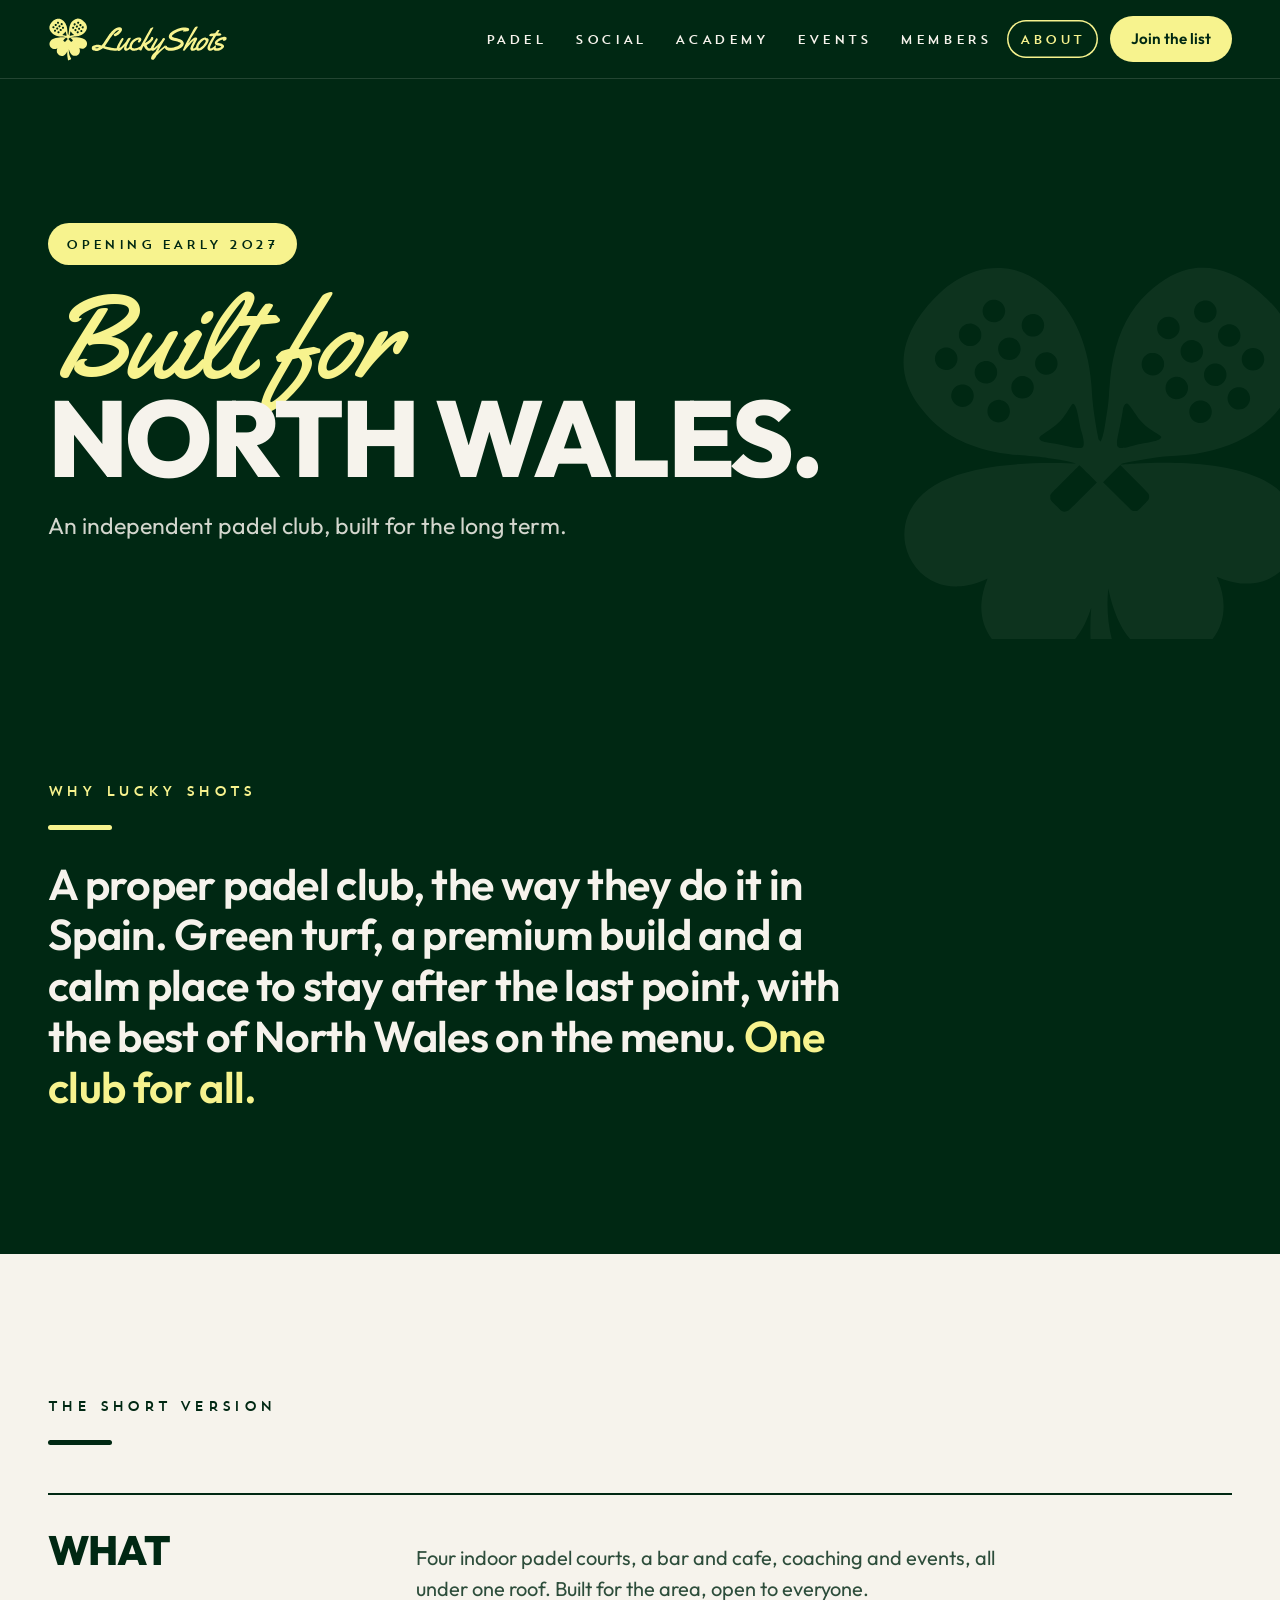
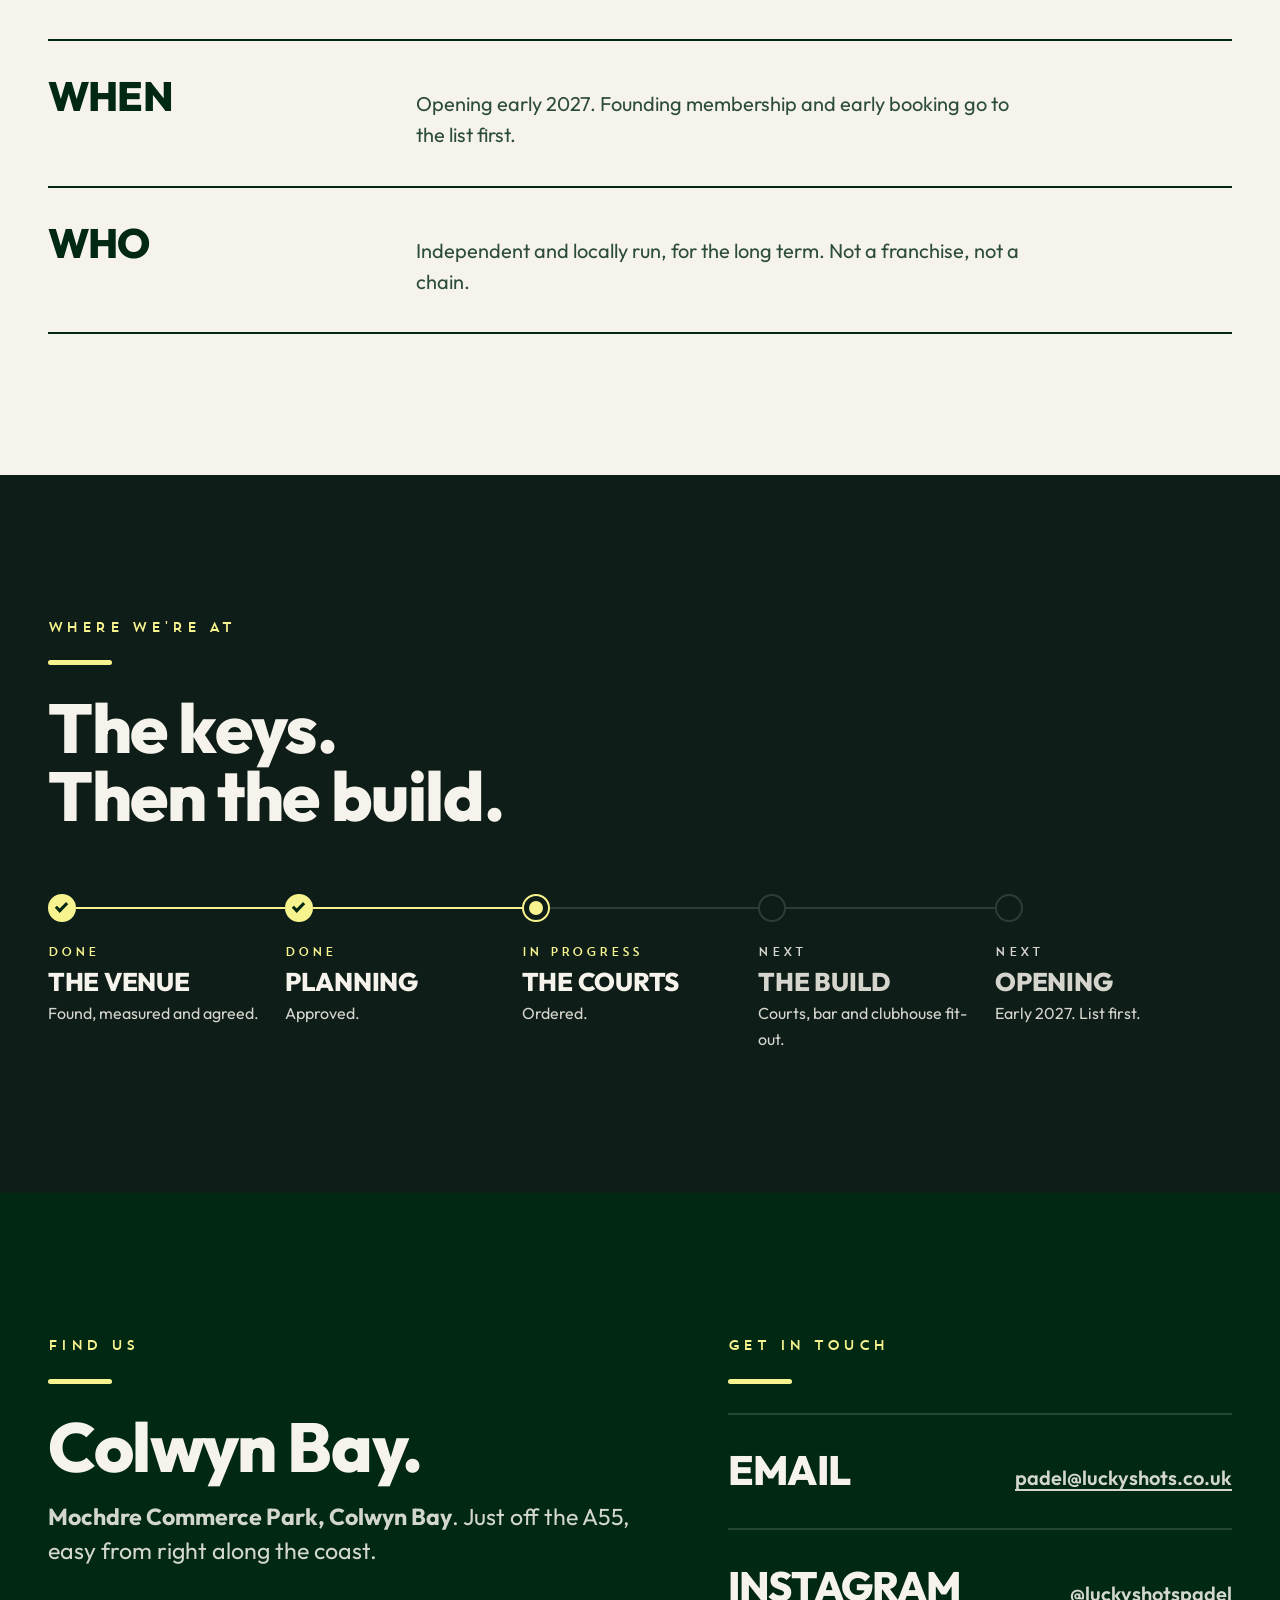
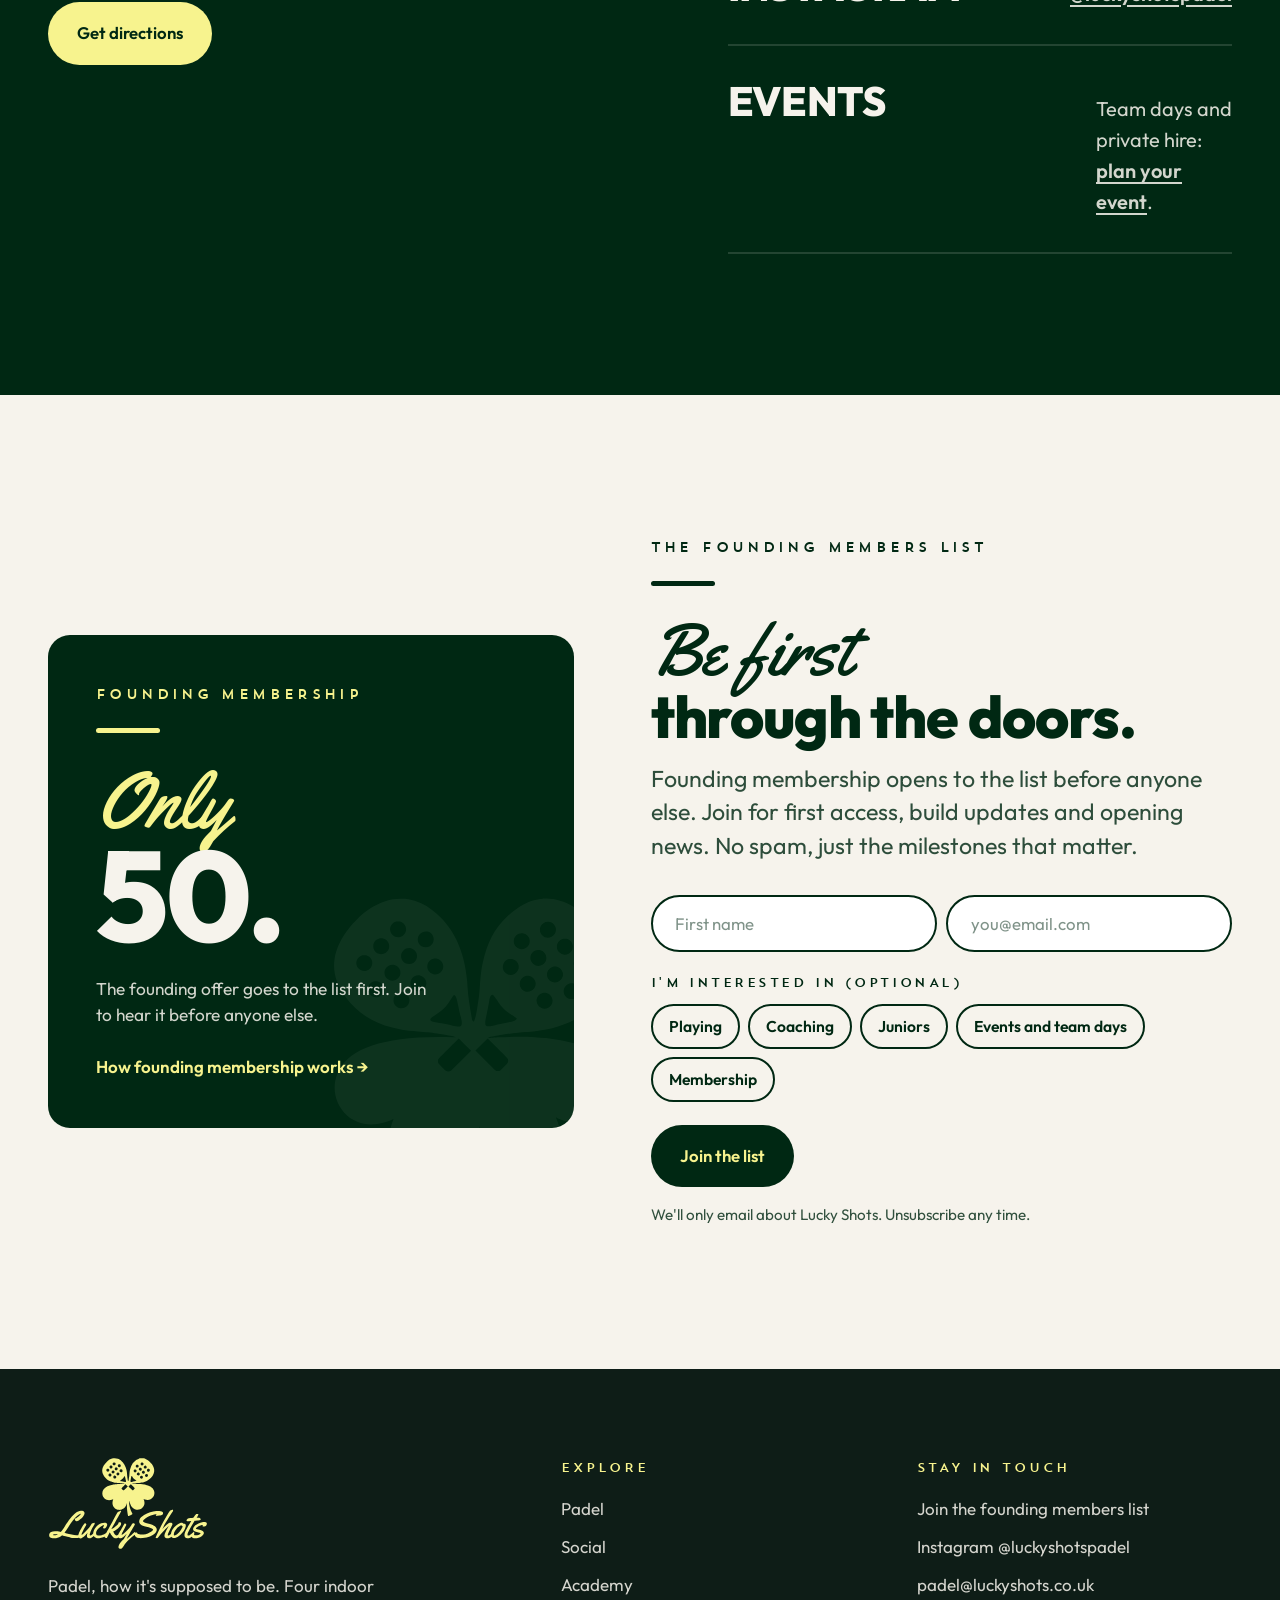
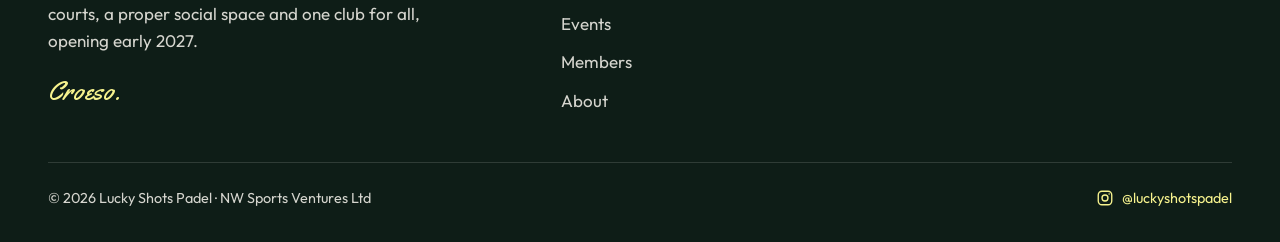
==== commit 54d5b9a8: "Planning approved: switch stage, add address, name the three tiers - SITE.stage set to "approved": "" ====
--- a/about.html
+++ b/about.html
@@ -74,8 +74,8 @@
             <p class="lead" style="margin-top:1.2rem">Central enough to serve Colwyn Bay, Llandudno and the coast either side. The exact address goes to the list first.</p>
           </div>
           <div class="stage-approved">
-            <h2 class="headline" data-address>Colwyn Bay.</h2>
-            <p class="lead" style="margin-top:1.2rem">Just off the A55, easy from right along the coast.</p>
+            <h2 class="headline">Colwyn Bay.</h2>
+            <p class="lead" style="margin-top:1.2rem"><strong data-address></strong>. Just off the A55, easy from right along the coast.</p>
             <div class="btn-row"><a class="btn btn-yellow" data-directions hidden href="#" target="_blank" rel="noopener">Get directions</a></div>
           </div>
         </div>
--- a/styles.css
+++ b/styles.css
@@ -194,13 +194,6 @@
   .hdr-nav a.hdr-cta{ margin:.8rem 0 0; text-align:center; justify-content:center; font-size:1.05rem; padding:1rem; }
   .hdr-nav a[aria-current="page"]{ box-shadow:none; text-decoration:underline; text-underline-offset:6px; }
 }
-
-/* decision-day banner: hidden until SITE.stage is "approved" */
-.stage-banner{ display:none; background:var(--offwhite); color:var(--ink); text-align:center; font-size:.98rem; padding:.7rem var(--gutter); position:relative; z-index:101; }
-.stage-banner p{ margin:0; }
-.stage-banner strong{ font-weight:800; text-transform:uppercase; letter-spacing:.02em; }
-.stage-banner a{ font-weight:600; text-decoration:underline; text-underline-offset:3px; margin-left:.35rem; white-space:nowrap; }
-body[data-stage="approved"] .stage-banner, body[data-stage="live"] .stage-banner{ display:block; }
 
 /* stage-aware blocks: teaser (now) / approved (decision day) / live (open) */
 .stage-approved, .stage-live{ display:none !important; }
@@ -533,11 +526,6 @@
   .js .reveal, .hero .anim{ opacity:1; transform:none; transition:none; animation:none; }
 }
 
-/* decision-day banner sits above the floating header on video-hero pages */
-body.has-video-hero[data-stage="approved"] .stage-banner,
-body.has-video-hero[data-stage="live"] .stage-banner{ position:fixed; top:0; left:0; right:0; }
-body.has-video-hero[data-stage="approved"] .hdr,
-body.has-video-hero[data-stage="live"] .hdr{ top:var(--banner-h,44px); }
 
 /* facts list on dark bands (members) */
 .band-dark .facts strong{ color:var(--offwhite); }
